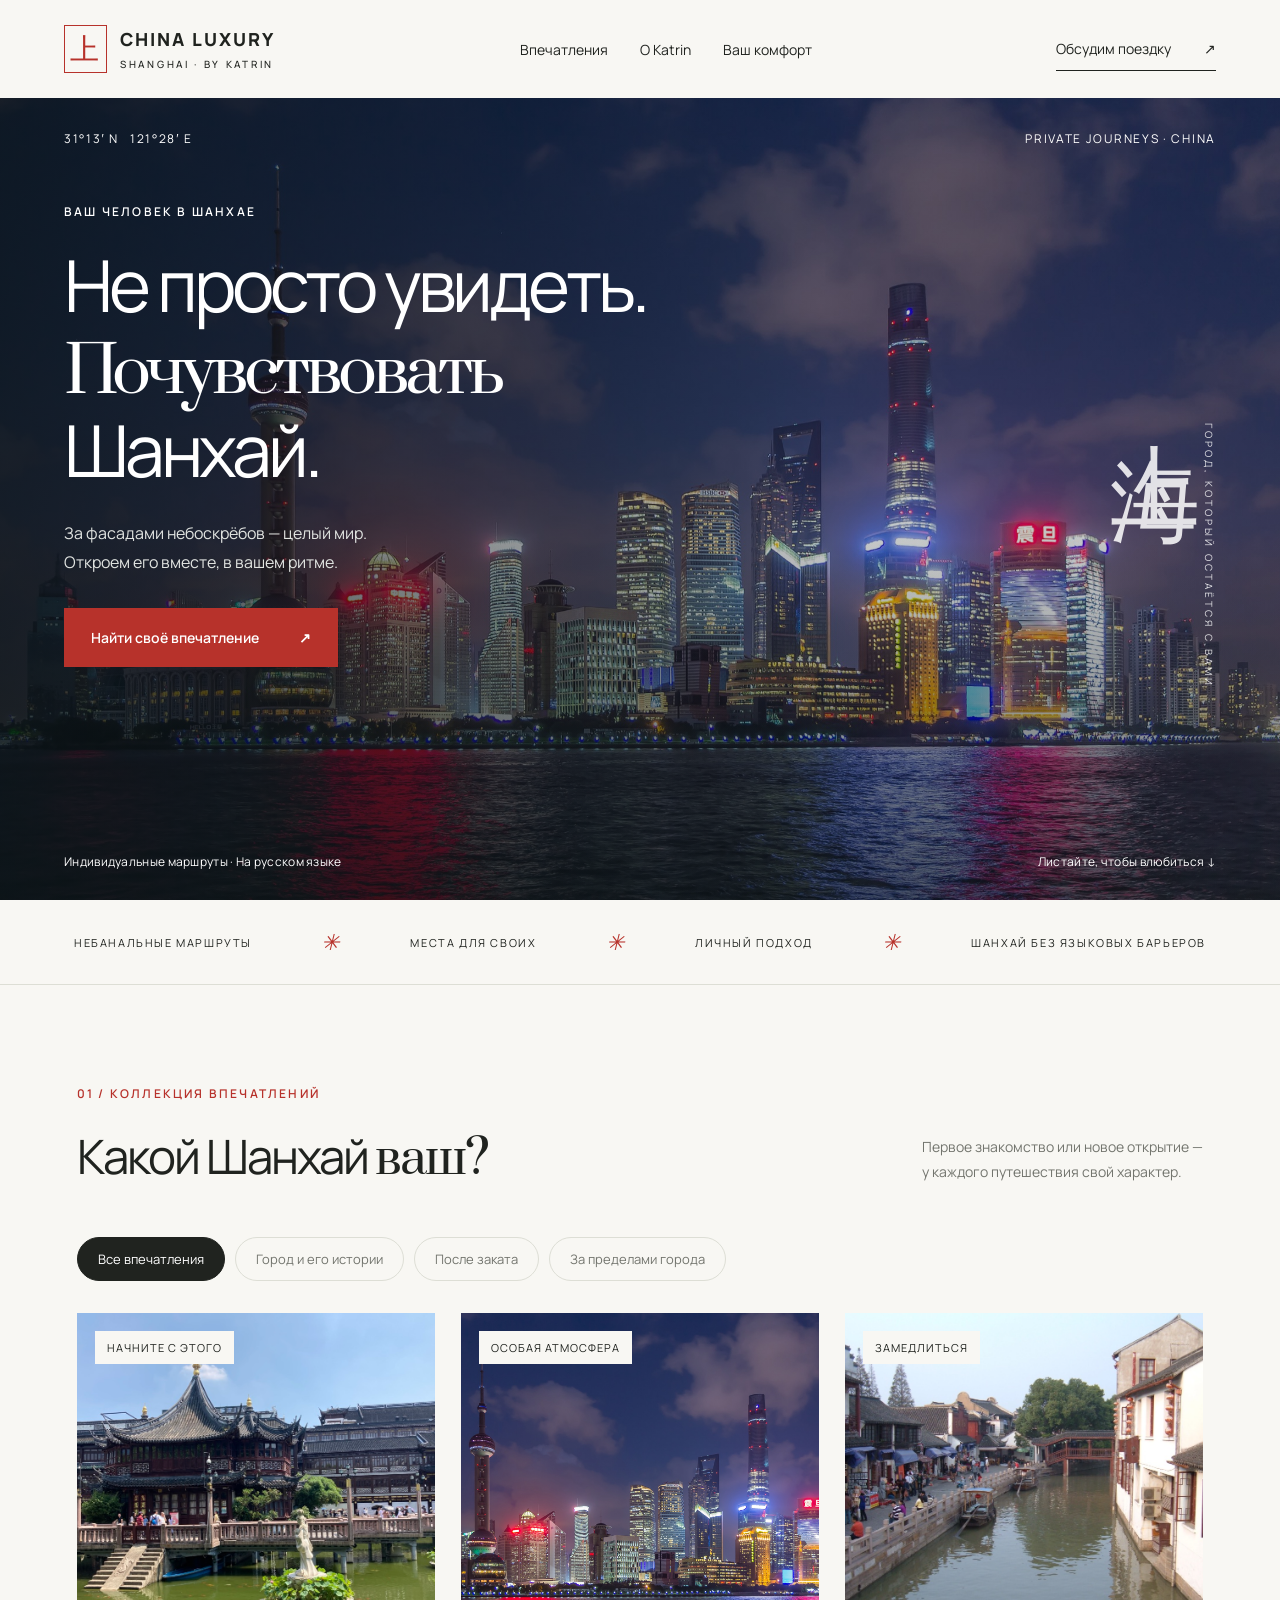
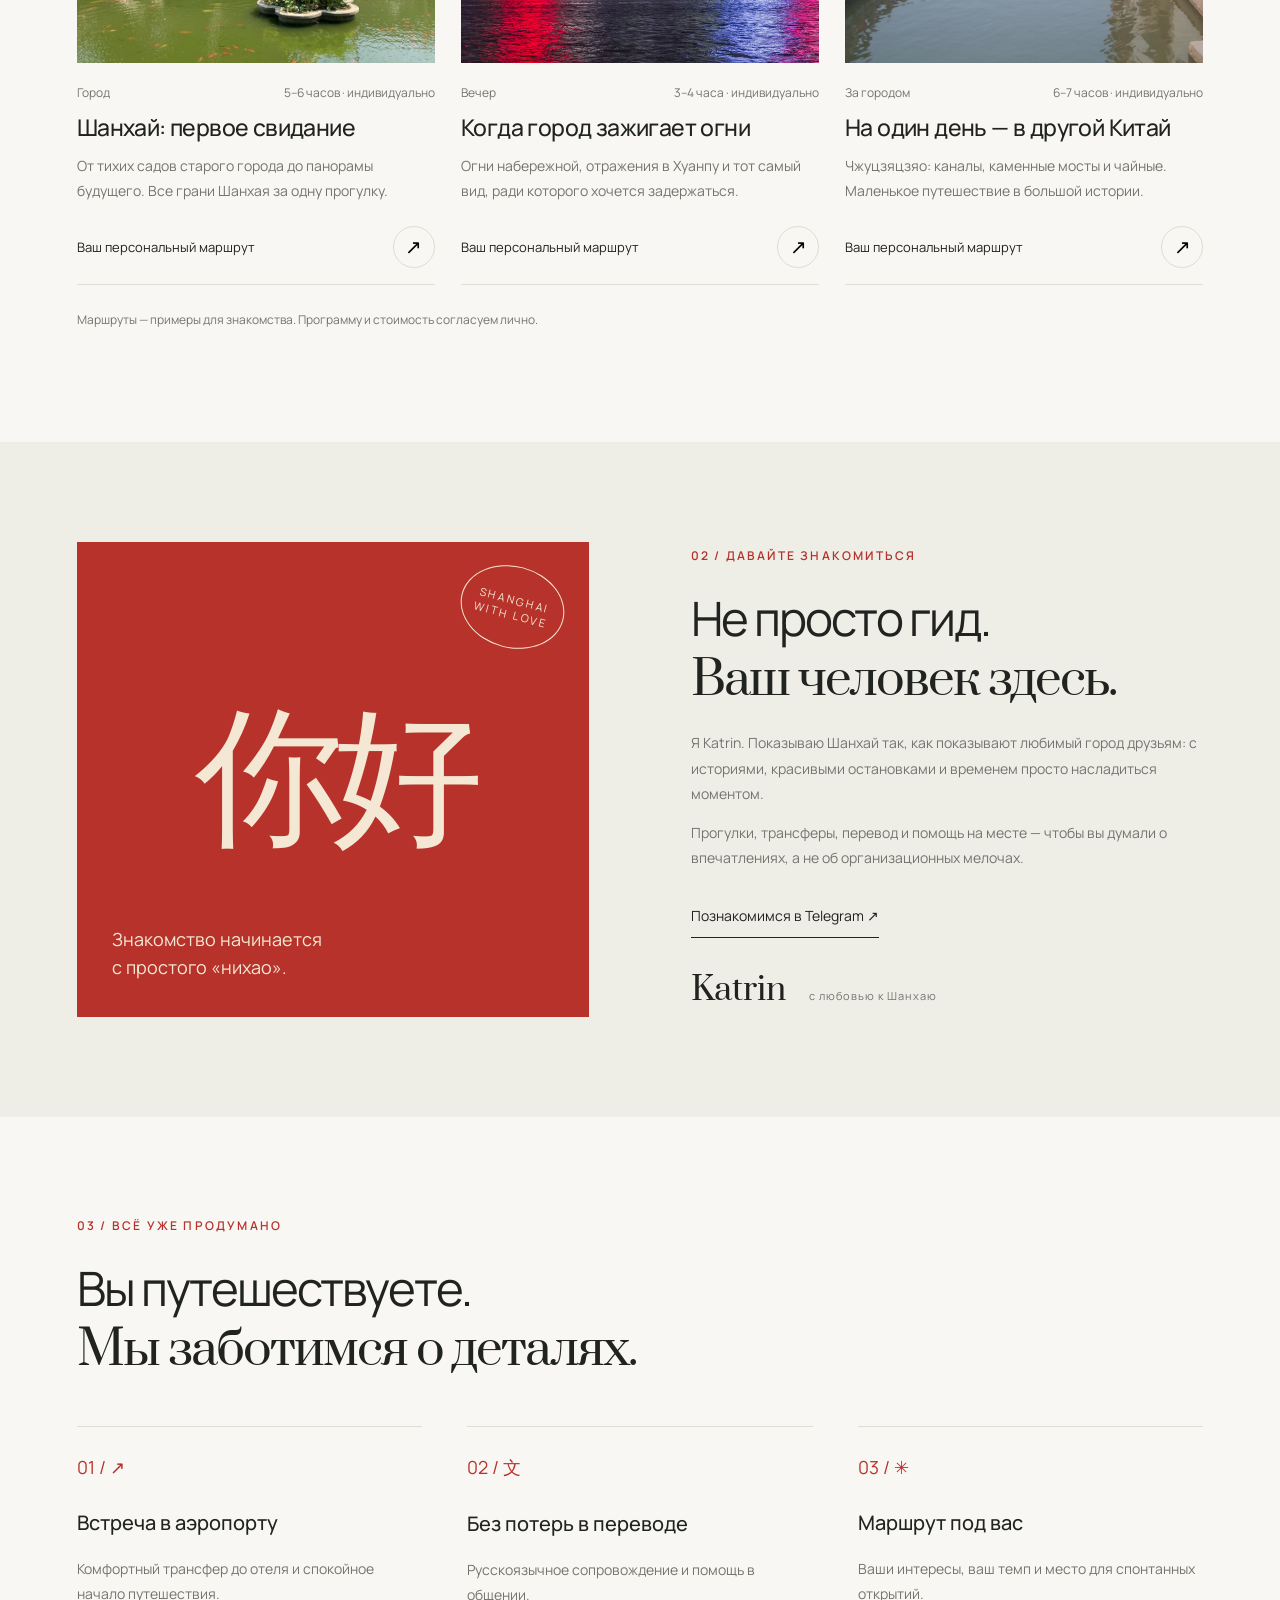
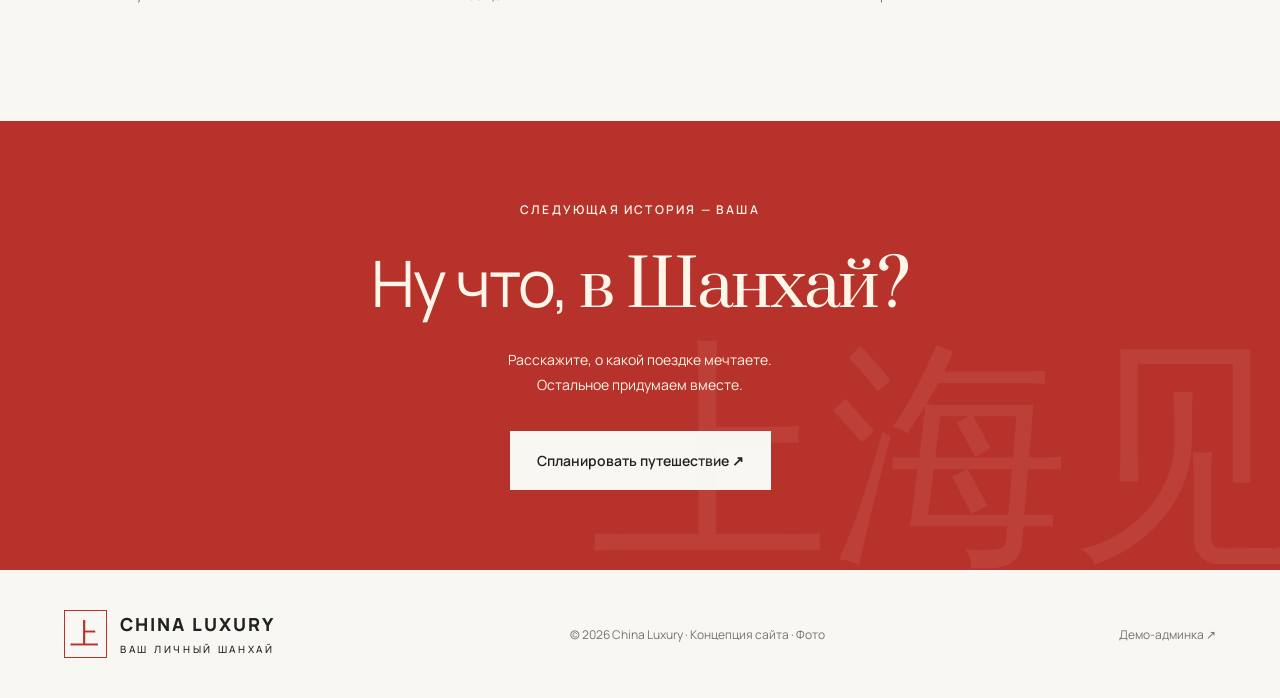
==== index.html @ 1745ac7d "Initial Shanghai travel website demo" ====
<!doctype html><html lang="ru"><head><meta charset="utf-8"><meta name="viewport" content="width=device-width,initial-scale=1"><title>China Luxury — Шанхай с Katrin</title><meta name="description" content="Ваш личный Шанхай. Индивидуальные экскурсии, трансферы и путешествия с Katrin."><link rel="icon" href="data:image/svg+xml,%3Csvg xmlns='http://www.w3.org/2000/svg' viewBox='0 0 64 64'%3E%3Crect width='64' height='64' rx='14' fill='%23b42d28'/%3E%3Ctext x='32' y='45' text-anchor='middle' font-size='42' fill='white'%3E上%3C/text%3E%3C/svg%3E"><link rel="stylesheet" href="style.css"></head><body>
<header><a class="brand" href="#"><span class="seal">上</span><span>CHINA LUXURY<small>SHANGHAI · BY KATRIN</small></span></a><nav><a href="#tours">Впечатления</a><a href="#about">О Katrin</a><a href="#services">Ваш комфорт</a></nav><a class="nav-contact" href="https://t.me/shanghai_russ" target="_blank" rel="noopener">Обсудим поездку <span>↗</span></a></header>
<main id="site"><section class="hero"><div class="hero-photo"></div><div class="hero-shade"></div><div class="hero-top"><span>31°13′ N &nbsp; 121°28′ E</span><span>PRIVATE JOURNEYS · CHINA</span></div><div class="hero-copy"><div class="eyebrow">ВАШ ЧЕЛОВЕК В ШАНХАЕ</div><h1>Не просто увидеть.<br><em>Почувствовать</em><br>Шанхай.</h1><p>За фасадами небоскрёбов — целый мир.<br>Откроем его вместе, в вашем ритме.</p><a class="button red" href="#tours">Найти своё впечатление <span>↗</span></a></div><div class="hero-side">上海 <small>ГОРОД, КОТОРЫЙ ОСТАЁТСЯ С ВАМИ</small></div><div class="hero-bottom"><span>Индивидуальные маршруты · На русском языке</span><a href="#tours">Листайте, чтобы влюбиться ↓</a></div></section>
<div class="ticker"><span>НЕБАНАЛЬНЫЕ МАРШРУТЫ</span><i>✳</i><span>МЕСТА ДЛЯ СВОИХ</span><i>✳</i><span>ЛИЧНЫЙ ПОДХОД</span><i>✳</i><span>ШАНХАЙ БЕЗ ЯЗЫКОВЫХ БАРЬЕРОВ</span></div>
<section id="tours" class="section"><div class="section-heading"><div><div class="eyebrow accent">01 / КОЛЛЕКЦИЯ ВПЕЧАТЛЕНИЙ</div><h2>Какой Шанхай <em>ваш?</em></h2></div><p>Первое знакомство или новое открытие —<br>у каждого путешествия свой характер.</p></div><div class="filters" role="group" aria-label="Фильтр экскурсий"><button class="active" data-filter="Все">Все впечатления</button><button data-filter="Город">Город и его истории</button><button data-filter="Вечер">После заката</button><button data-filter="За городом">За пределами города</button></div><div id="tour-grid" class="tour-grid"></div><p class="note">Маршруты — примеры для знакомства. Программу и стоимость согласуем лично.</p></section>
<section class="about section" id="about"><div class="about-art"><span class="huge">你好</span><span class="postmark">SHANGHAI<br>WITH LOVE</span><div class="art-caption">Знакомство начинается<br>с простого «нихао».</div></div><div class="about-copy"><div class="eyebrow accent">02 / ДАВАЙТЕ ЗНАКОМИТЬСЯ</div><h2>Не просто гид.<br><em>Ваш человек здесь.</em></h2><p>Я Katrin. Показываю Шанхай так, как показывают любимый город друзьям: с историями, красивыми остановками и временем просто насладиться моментом.</p><p>Прогулки, трансферы, перевод и помощь на месте — чтобы вы думали о впечатлениях, а не об организационных мелочах.</p><a class="text-link" href="https://t.me/shanghai_russ" target="_blank" rel="noopener">Познакомимся в Telegram ↗</a><div class="signature">Katrin <span>с любовью к Шанхаю</span></div></div></section>
<section class="section services" id="services"><div class="eyebrow accent">03 / ВСЁ УЖЕ ПРОДУМАНО</div><h2>Вы путешествуете.<br><em>Мы заботимся о деталях.</em></h2><div class="service-grid"><article><span>01 / ↗</span><h3>Встреча в аэропорту</h3><p>Комфортный трансфер до отеля и спокойное начало путешествия.</p></article><article><span>02 / 文</span><h3>Без потерь в переводе</h3><p>Русскоязычное сопровождение и помощь в общении.</p></article><article><span>03 / ✳</span><h3>Маршрут под вас</h3><p>Ваши интересы, ваш темп и место для спонтанных открытий.</p></article></div></section>
<section class="contact"><div class="eyebrow">СЛЕДУЮЩАЯ ИСТОРИЯ — ВАША</div><h2>Ну что, <em>в Шанхай?</em></h2><p>Расскажите, о какой поездке мечтаете.<br>Остальное придумаем вместе.</p><button class="button light" id="plan">Спланировать путешествие ↗</button><span class="contact-chinese">上海见</span></section></main>
<section id="admin" hidden></section><footer><a class="brand" href="#"><span class="seal">上</span><span>CHINA LUXURY<small>ВАШ ЛИЧНЫЙ ШАНХАЙ</small></span></a><span>© 2026 China Luxury · Концепция сайта · <a href="credits.html">Фото</a></span><a href="#admin">Демо-админка ↗</a></footer>
<dialog id="modal"><button class="close" aria-label="Закрыть">×</button><div id="modal-content"></div></dialog><div id="toast" role="status"></div><script src="app.js"></script></body></html>
---- style.css ----
@import url('https://fonts.googleapis.com/css2?family=Manrope:wght@400;500;600;700;800&family=Prata&display=swap');
:root{--ink:#20231f;--paper:#f8f7f3;--red:#b7322b;--muted:#73756e;--line:#ddded5}*{box-sizing:border-box}html{scroll-behavior:smooth;scroll-padding-top:95px}body{margin:0;background:var(--paper);color:var(--ink);font-family:Manrope,Arial,sans-serif;font-size:16px}button,input,select,textarea{font:inherit}a{color:inherit;text-decoration:none}button,a{ -webkit-tap-highlight-color:transparent}button{cursor:pointer}button:focus-visible,a:focus-visible{outline:3px solid #d88c56;outline-offset:5px}header{height:98px;padding:0 5%;display:flex;align-items:center;justify-content:space-between;background:var(--paper)}.brand{display:flex;align-items:center;gap:13px;font-size:18px;font-weight:800;letter-spacing:2px}.brand small{display:block;font-size:10px;letter-spacing:2.7px;margin-top:6px;font-weight:500}.seal{display:grid;place-items:center;width:43px;height:48px;border:1px solid var(--red);color:var(--red);font-size:29px;font-weight:400}nav{display:flex;gap:32px;font-size:14px}nav a:hover,.text-link:hover{color:var(--red)}.nav-contact{font-size:14px;border-bottom:1px solid var(--ink);padding:12px 0}.nav-contact span{margin-left:30px}.hero{position:relative;min-height:720px;height:calc(100svh - 98px);max-height:930px;color:white;background:#263331;overflow:hidden}.hero-photo,.hero-shade{position:absolute;inset:0}.hero-photo{background:url('assets/skyline.jpg') center 52%/cover}.hero-shade{background:linear-gradient(90deg,rgba(9,19,22,.77),rgba(9,19,22,.23) 65%),linear-gradient(0deg,rgba(9,19,22,.55),transparent 45%)}.hero-top,.hero-bottom{position:absolute;left:5%;right:5%;display:flex;justify-content:space-between;font-size:12px;letter-spacing:1.7px}.hero-top{top:32px}.hero-bottom{bottom:30px;letter-spacing:.3px}.hero-copy{position:relative;padding:105px 5% 100px;max-width:1000px}.eyebrow{font-size:12px;letter-spacing:2.2px;font-weight:600;margin-bottom:25px}h1{font-weight:400;font-size:clamp(48px,5.6vw,88px);letter-spacing:-4px;line-height:1.13;margin:0 0 28px}h1 em,h2 em{font-family:Prata,Georgia,serif;font-weight:400;font-style:normal}h1 em{font-size:.9em}p{line-height:1.8}.hero-copy p{color:#e1e4e1;margin-bottom:32px}.button{display:inline-flex;align-items:center;justify-content:space-between;gap:40px;padding:20px 27px;border:0;font-size:14px;font-weight:600;transition:transform .2s,background .2s}.button:hover{transform:translateY(-3px)}.red{background:var(--red);color:white}.hero-side{position:absolute;right:5%;top:34%;font-family:serif;font-size:90px;writing-mode:vertical-rl;letter-spacing:16px;opacity:.85;display:flex;gap:20px}.hero-side small{font:10px Manrope,sans-serif;letter-spacing:3px}.ticker{display:flex;align-items:center;justify-content:space-around;gap:24px;padding:27px 4%;border-bottom:1px solid var(--line);font-size:11px;letter-spacing:1.6px;white-space:nowrap;overflow:hidden}.ticker i{font-size:22px;color:var(--red)}.section{padding:100px 6%}.section-heading{display:flex;justify-content:space-between;align-items:end;gap:30px}.accent{color:var(--red)}h2{font-size:clamp(34px,3.7vw,56px);font-weight:400;line-height:1.25;letter-spacing:-2px;margin:0 0 20px}.section-heading p{color:var(--muted);font-size:14px;margin-bottom:25px}.filters{display:flex;gap:10px;margin:28px 0 32px;flex-wrap:wrap}.filters button{border:1px solid var(--line);border-radius:30px;background:transparent;padding:12px 20px;font-size:13px;color:var(--muted)}.filters button.active{color:white;background:var(--ink);border-color:var(--ink)}.tour-grid{display:grid;grid-template-columns:repeat(3,1fr);gap:26px}.tour-image{height:350px;position:relative;overflow:hidden}.tour-image img{width:100%;height:100%;object-fit:cover;transition:transform .6s}.tour-card:hover img{transform:scale(1.045)}.tag{position:absolute;top:18px;left:18px;background:var(--paper);font-size:11px;letter-spacing:1px;padding:9px 12px}.tour-meta{display:flex;justify-content:space-between;color:var(--muted);font-size:12px;margin:21px 0 10px}.tour-card h3{font-size:23px;font-weight:500;letter-spacing:-.6px;margin:0 0 10px}.tour-card p{font-size:14px;color:var(--muted);margin:0}.tour-bottom{display:flex;align-items:center;justify-content:space-between;border-bottom:1px solid var(--line);padding:22px 0 16px;font-size:13px}.circle{border:1px solid var(--line);background:transparent;border-radius:100%;width:42px;height:42px;font-size:20px}.circle:hover{background:var(--red);color:white}.note{color:var(--muted);font-size:12px;margin-top:24px}.about{display:grid;grid-template-columns:1fr 1fr;gap:9%;background:#eeeee6}.about-art{background:var(--red);min-height:475px;color:#f4e8d4;position:relative;display:flex;flex-direction:column;justify-content:center;align-items:center;overflow:hidden}.huge{font-family:serif;font-size:150px;letter-spacing:-12px}.postmark{position:absolute;right:24px;top:24px;border:1px solid #f4e8d4;border-radius:50%;padding:25px 14px;transform:rotate(15deg);font-size:11px;letter-spacing:2px;text-align:center}.art-caption{position:absolute;bottom:35px;left:35px;font-size:18px;line-height:1.6}.about-copy{align-self:center}.about-copy p{color:var(--muted);font-size:14px}.text-link{display:inline-block;font-size:14px;border-bottom:1px solid var(--ink);padding:12px 0;margin-top:10px}.signature{margin-top:30px;font-family:Prata,serif;font-size:32px}.signature span{font:11px Manrope,sans-serif;display:inline-block;margin-left:15px;letter-spacing:1px;color:var(--muted)}.service-grid{display:grid;grid-template-columns:repeat(3,1fr);gap:45px;margin-top:45px}.service-grid article{border-top:1px solid var(--line);padding-top:28px}.service-grid article>span{color:var(--red);font-size:18px}.service-grid h3{font-size:20px;font-weight:500;margin-top:30px}.service-grid p{color:var(--muted);font-size:14px}.contact{position:relative;text-align:center;background:var(--red);color:#fff5e9;padding:80px 20px;overflow:hidden}.contact h2{font-size:64px;position:relative;z-index:1}.contact p{font-size:14px}.light{color:var(--ink);background:var(--paper);margin-top:20px}.contact-chinese{position:absolute;right:-30px;bottom:-50px;font:240px serif;opacity:.065;pointer-events:none}footer{padding:40px 5%;display:flex;align-items:center;justify-content:space-between;gap:25px}footer>span,footer>a:last-child{font-size:12px;color:var(--muted)}dialog{border:0;background:var(--paper);color:var(--ink);width:min(600px,92vw);padding:46px;max-height:90svh;overflow:auto}dialog::backdrop{background:#0e191bba;backdrop-filter:blur(5px)}.close{position:absolute;right:18px;top:10px;border:0;background:none;font-size:30px}.form-grid{display:grid;gap:18px;margin-top:24px}label{display:grid;gap:7px;font-size:13px}input,select,textarea{width:100%;padding:12px;border:1px solid var(--line);background:white;color:var(--ink);border-radius:0}textarea{min-height:90px}.form-grid .button{justify-content:center}#toast{position:fixed;bottom:24px;left:50%;transform:translateX(-50%);background:var(--ink);color:white;padding:15px 25px;z-index:10;display:none;max-width:90vw}.admin-shell{padding:50px 6%;min-height:80vh}.admin-head{display:flex;justify-content:space-between;align-items:center;gap:20px}.admin-banner{padding:16px 20px;background:#eee5d6;font-size:14px;line-height:1.6;margin:25px 0}.stats{display:grid;grid-template-columns:repeat(3,1fr);gap:20px;margin:30px 0}.stat{border:1px solid var(--line);padding:24px}.stat strong{display:block;font-size:38px}.stat span{font-size:13px;color:var(--muted)}.admin-row{display:flex;align-items:center;gap:20px;padding:22px 0;border-bottom:1px solid var(--line)}.admin-row img{width:70px;height:70px;object-fit:cover}.admin-row .grow{flex:1}.admin-row h3{font-size:18px;margin:0 0 7px}.admin-row p{font-size:13px;margin:0;color:var(--muted)}.small-button{padding:10px 16px;background:transparent;border:1px solid var(--line);font-size:13px}.admin-row select{width:auto}.empty{padding:60px;text-align:center;border:1px dashed var(--line);color:var(--muted)}[hidden]{display:none!important}@media(min-width:1600px){.hero-copy{padding-top:150px}}@media(max-width:900px){nav{display:none}.hero{min-height:660px}.hero-side{font-size:60px;right:4%}.section{padding:65px 5%}.section-heading{display:block}.tour-grid{gap:17px}.tour-image{height:260px}.about{gap:5%}.huge{font-size:110px}.service-grid{gap:20px}footer{flex-wrap:wrap}}@media(max-width:600px){header{height:80px}.brand{font-size:14px;letter-spacing:1px}.brand small{font-size:8px}.seal{width:33px;height:38px;font-size:25px}.nav-contact{font-size:12px}.nav-contact span{margin-left:8px}.hero{height:calc(100svh - 80px);min-height:660px;max-height:850px}.hero-copy{padding-top:115px}h1{font-size:48px;letter-spacing:-2px;line-height:1.2}.hero-side{display:none}.hero-top{font-size:9px;letter-spacing:1px}.hero-bottom{font-size:10px;gap:25px;line-height:1.6}.hero-bottom a{max-width:120px}.hero-photo{background-position:63% center}.hero-shade{background:linear-gradient(90deg,#091316bb,#09131633),linear-gradient(0deg,#09131677,transparent)}.hero-copy p{font-size:14px}.ticker{justify-content:flex-start;font-size:10px;padding:21px}.tour-grid{grid-template-columns:1fr;gap:35px}.tour-image{height:360px}.section-heading p br{display:none}.filters{gap:7px}.filters button{font-size:12px;padding:10px 13px}.about{grid-template-columns:1fr;gap:40px}.about-art{min-height:370px}.huge{font-size:135px}.service-grid{grid-template-columns:1fr;gap:22px}.service-grid h3{margin-top:18px}.contact h2{font-size:42px}.contact{padding:65px 20px}footer{gap:25px;padding:35px 5%}footer>span{order:3;width:100%}dialog{padding:40px 24px}.admin-head{align-items:start;flex-direction:column}.stats{gap:8px}.stat{padding:13px}.stat strong{font-size:30px}.admin-row{flex-wrap:wrap;gap:12px}.admin-row .grow{min-width:180px}.empty{padding:35px 15px}}
@media(min-width:601px) and (max-width:900px){h1{font-size:52px;letter-spacing:-2px}.hero-side{right:5%;font-size:55px}.hero-copy{max-width:570px}}
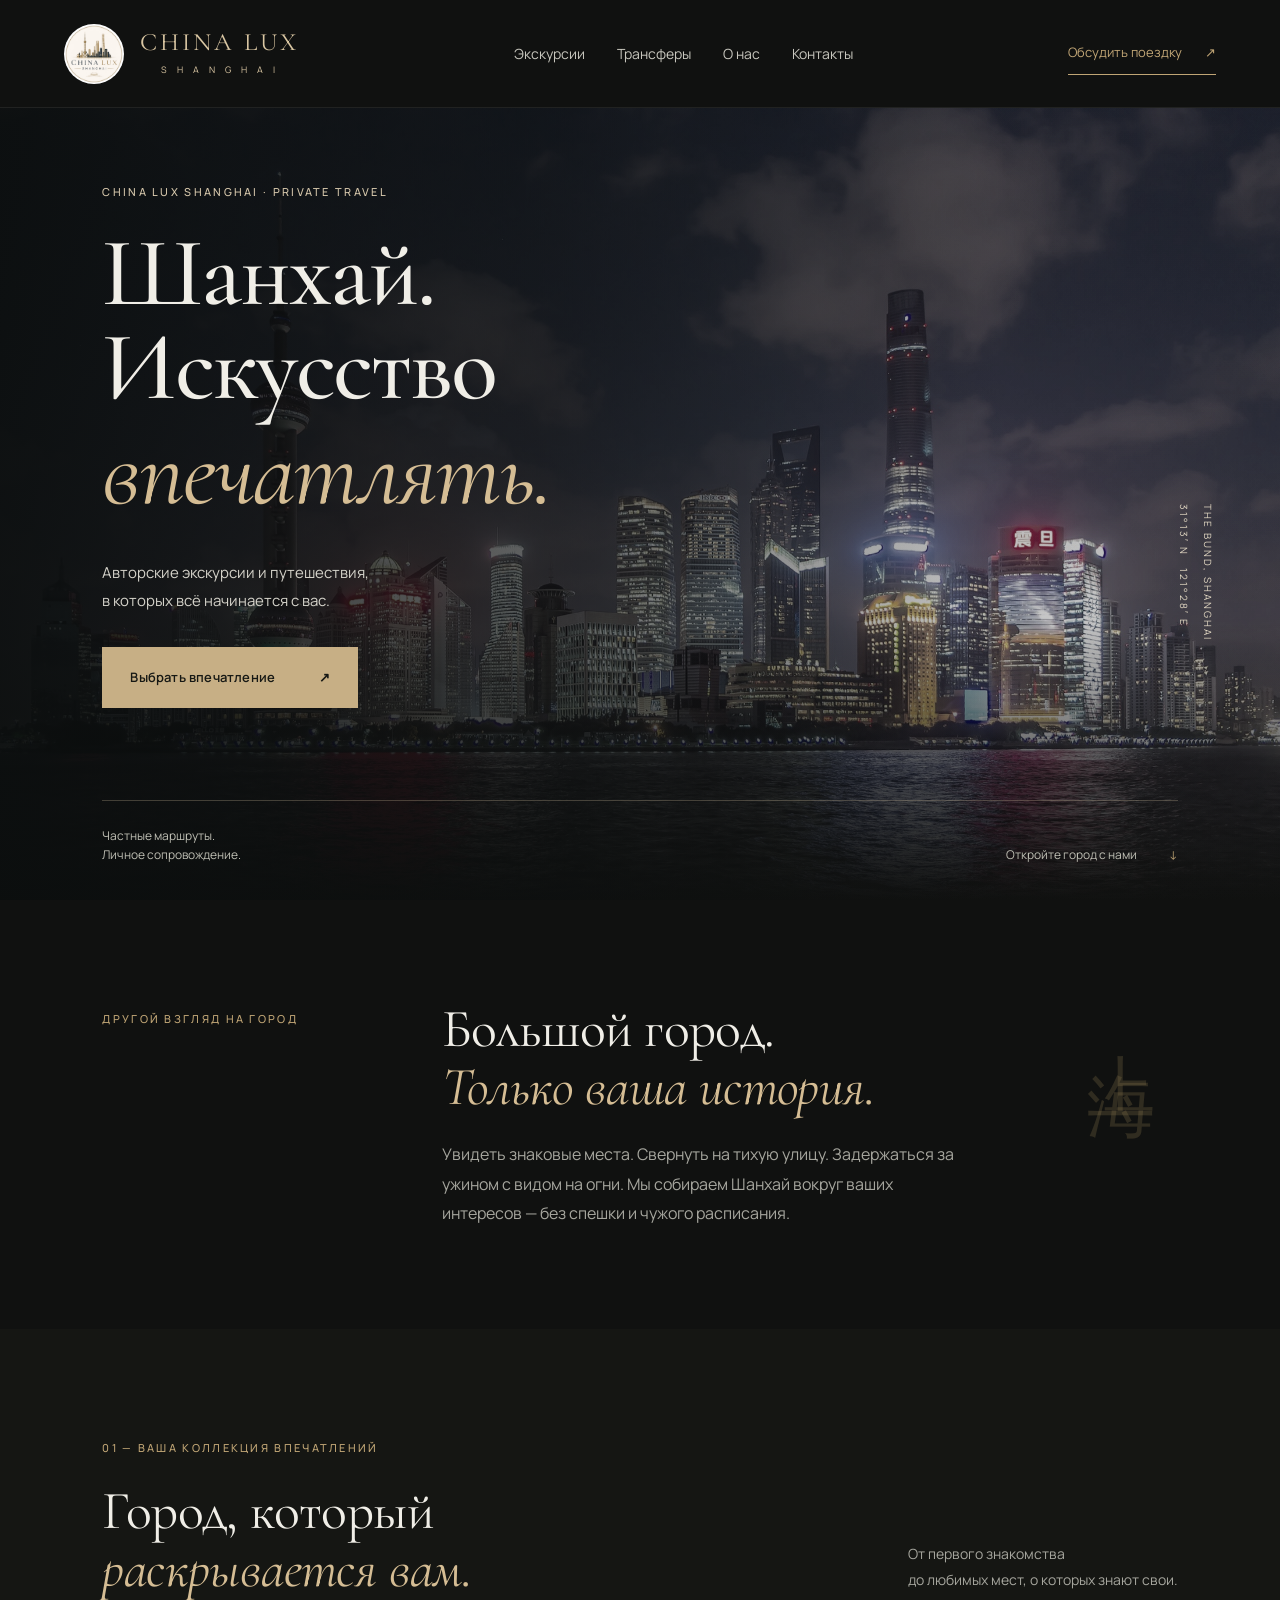
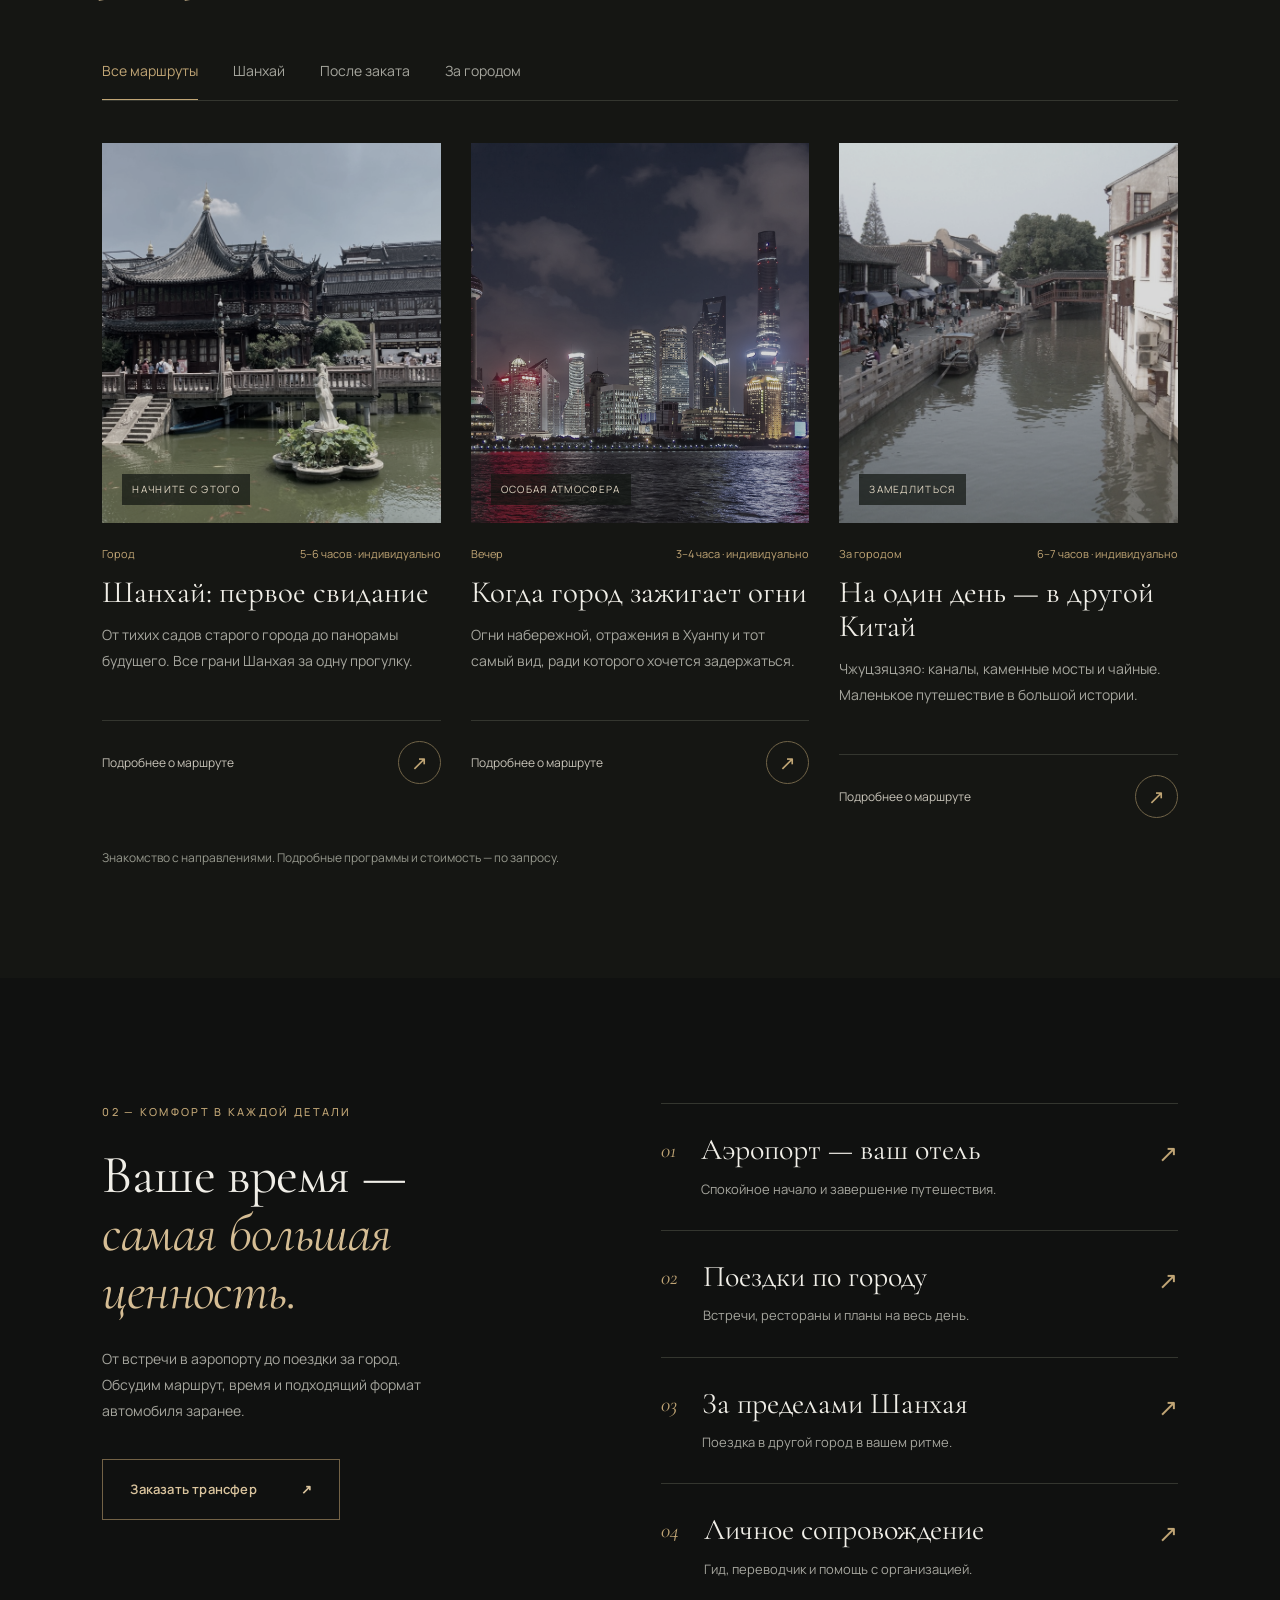
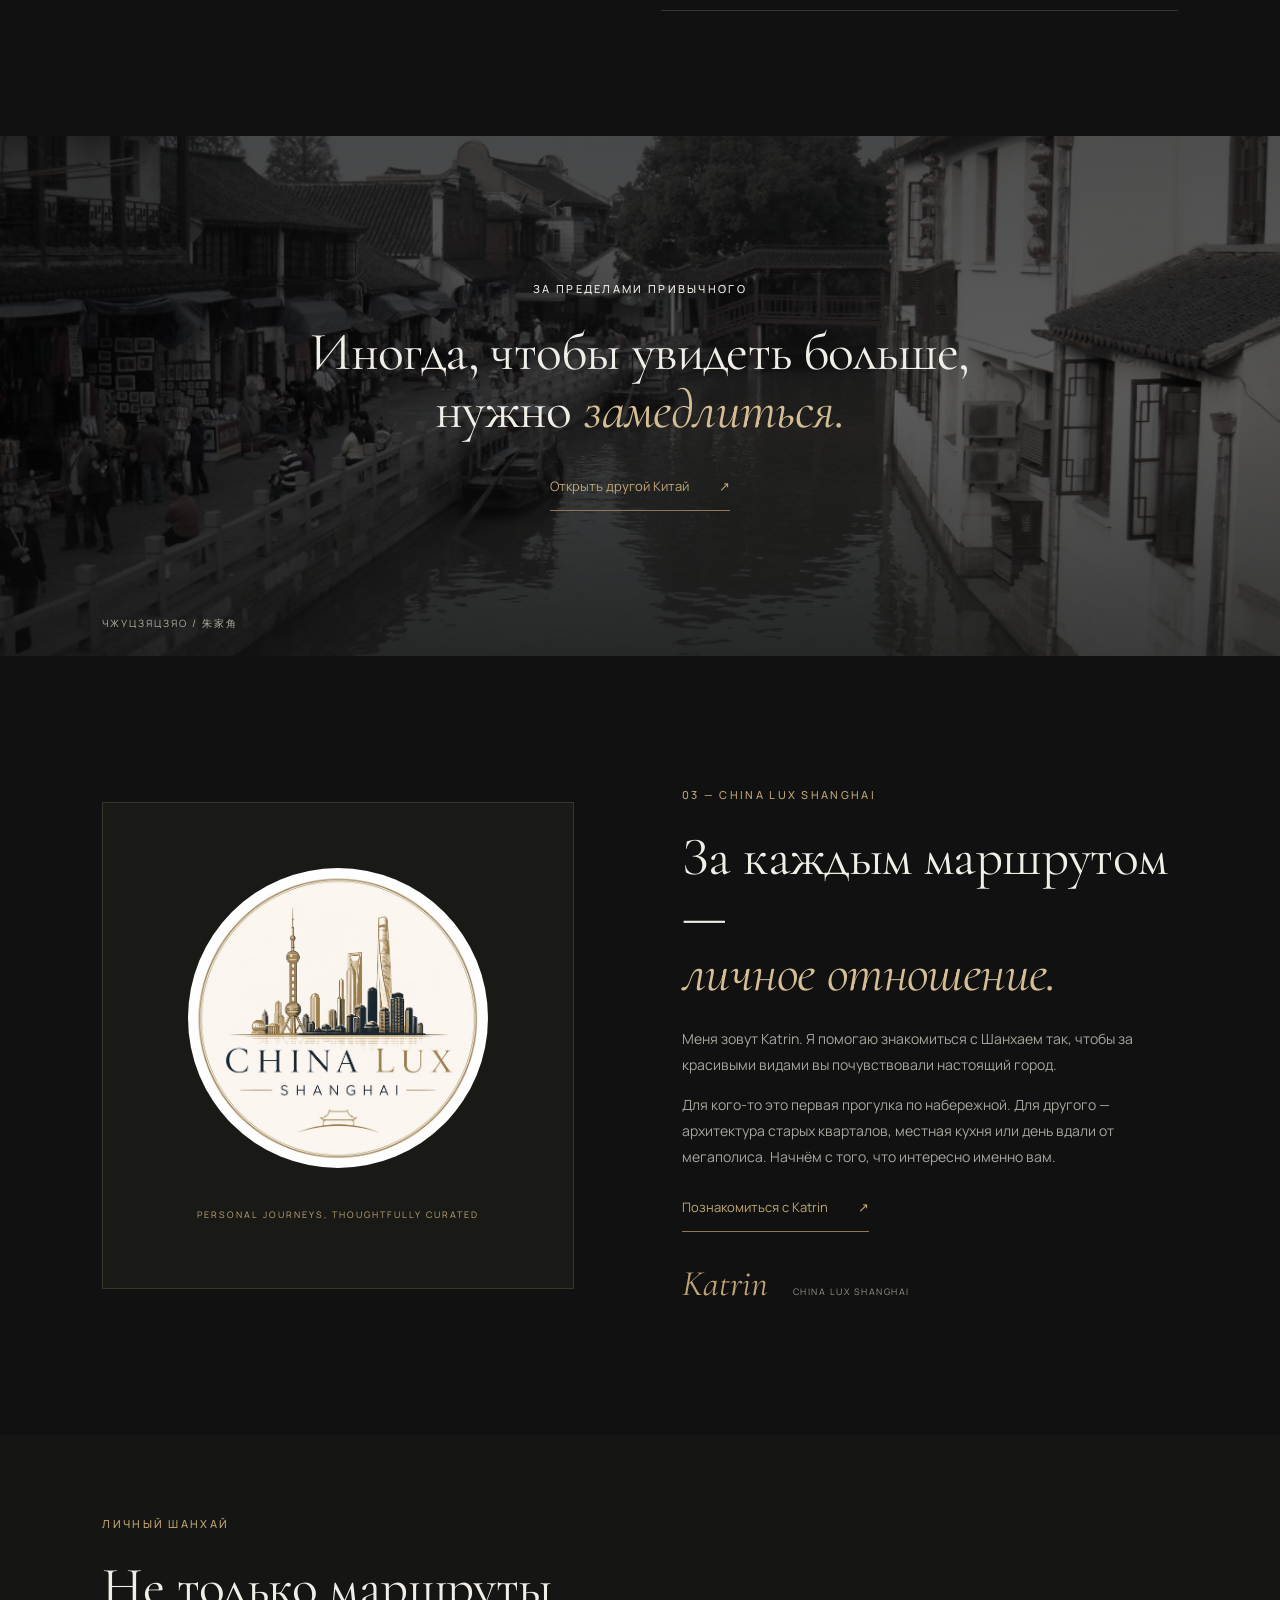
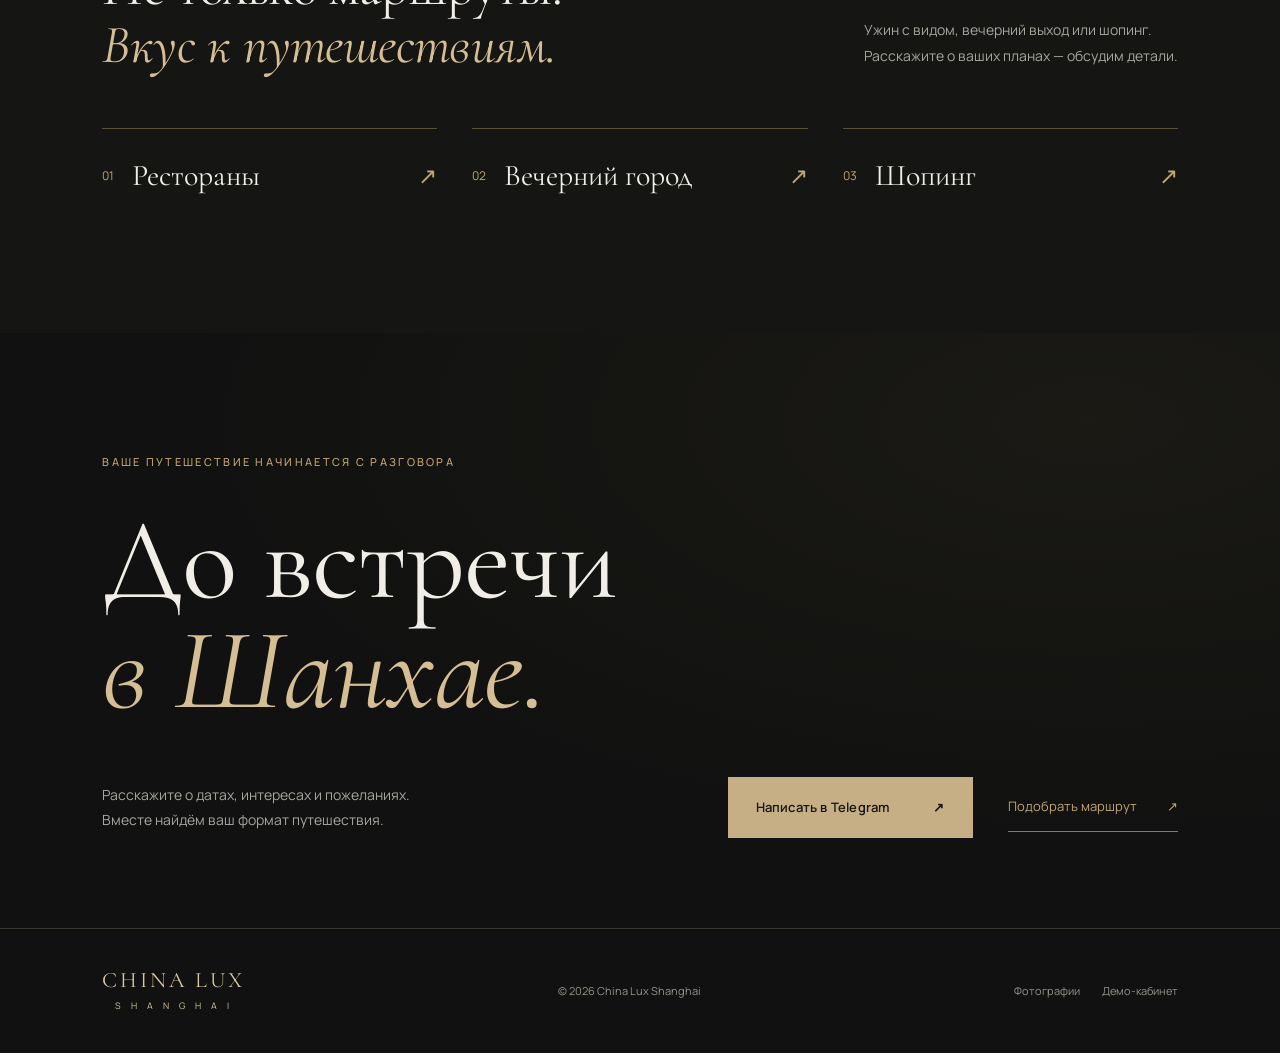
==== commit 828ddaf6: "Redesign China Lux Shanghai in dark and gold with supplied branding" ====
--- a/index.html
+++ b/index.html
@@ -1,10 +1,13 @@
-<!doctype html><html lang="ru"><head><meta charset="utf-8"><meta name="viewport" content="width=device-width,initial-scale=1"><title>China Luxury — Шанхай с Katrin</title><meta name="description" content="Ваш личный Шанхай. Индивидуальные экскурсии, трансферы и путешествия с Katrin."><link rel="icon" href="data:image/svg+xml,%3Csvg xmlns='http://www.w3.org/2000/svg' viewBox='0 0 64 64'%3E%3Crect width='64' height='64' rx='14' fill='%23b42d28'/%3E%3Ctext x='32' y='45' text-anchor='middle' font-size='42' fill='white'%3E上%3C/text%3E%3C/svg%3E"><link rel="stylesheet" href="style.css"></head><body>
-<header><a class="brand" href="#"><span class="seal">上</span><span>CHINA LUXURY<small>SHANGHAI · BY KATRIN</small></span></a><nav><a href="#tours">Впечатления</a><a href="#about">О Katrin</a><a href="#services">Ваш комфорт</a></nav><a class="nav-contact" href="https://t.me/shanghai_russ" target="_blank" rel="noopener">Обсудим поездку <span>↗</span></a></header>
-<main id="site"><section class="hero"><div class="hero-photo"></div><div class="hero-shade"></div><div class="hero-top"><span>31°13′ N &nbsp; 121°28′ E</span><span>PRIVATE JOURNEYS · CHINA</span></div><div class="hero-copy"><div class="eyebrow">ВАШ ЧЕЛОВЕК В ШАНХАЕ</div><h1>Не просто увидеть.<br><em>Почувствовать</em><br>Шанхай.</h1><p>За фасадами небоскрёбов — целый мир.<br>Откроем его вместе, в вашем ритме.</p><a class="button red" href="#tours">Найти своё впечатление <span>↗</span></a></div><div class="hero-side">上海 <small>ГОРОД, КОТОРЫЙ ОСТАЁТСЯ С ВАМИ</small></div><div class="hero-bottom"><span>Индивидуальные маршруты · На русском языке</span><a href="#tours">Листайте, чтобы влюбиться ↓</a></div></section>
-<div class="ticker"><span>НЕБАНАЛЬНЫЕ МАРШРУТЫ</span><i>✳</i><span>МЕСТА ДЛЯ СВОИХ</span><i>✳</i><span>ЛИЧНЫЙ ПОДХОД</span><i>✳</i><span>ШАНХАЙ БЕЗ ЯЗЫКОВЫХ БАРЬЕРОВ</span></div>
-<section id="tours" class="section"><div class="section-heading"><div><div class="eyebrow accent">01 / КОЛЛЕКЦИЯ ВПЕЧАТЛЕНИЙ</div><h2>Какой Шанхай <em>ваш?</em></h2></div><p>Первое знакомство или новое открытие —<br>у каждого путешествия свой характер.</p></div><div class="filters" role="group" aria-label="Фильтр экскурсий"><button class="active" data-filter="Все">Все впечатления</button><button data-filter="Город">Город и его истории</button><button data-filter="Вечер">После заката</button><button data-filter="За городом">За пределами города</button></div><div id="tour-grid" class="tour-grid"></div><p class="note">Маршруты — примеры для знакомства. Программу и стоимость согласуем лично.</p></section>
-<section class="about section" id="about"><div class="about-art"><span class="huge">你好</span><span class="postmark">SHANGHAI<br>WITH LOVE</span><div class="art-caption">Знакомство начинается<br>с простого «нихао».</div></div><div class="about-copy"><div class="eyebrow accent">02 / ДАВАЙТЕ ЗНАКОМИТЬСЯ</div><h2>Не просто гид.<br><em>Ваш человек здесь.</em></h2><p>Я Katrin. Показываю Шанхай так, как показывают любимый город друзьям: с историями, красивыми остановками и временем просто насладиться моментом.</p><p>Прогулки, трансферы, перевод и помощь на месте — чтобы вы думали о впечатлениях, а не об организационных мелочах.</p><a class="text-link" href="https://t.me/shanghai_russ" target="_blank" rel="noopener">Познакомимся в Telegram ↗</a><div class="signature">Katrin <span>с любовью к Шанхаю</span></div></div></section>
-<section class="section services" id="services"><div class="eyebrow accent">03 / ВСЁ УЖЕ ПРОДУМАНО</div><h2>Вы путешествуете.<br><em>Мы заботимся о деталях.</em></h2><div class="service-grid"><article><span>01 / ↗</span><h3>Встреча в аэропорту</h3><p>Комфортный трансфер до отеля и спокойное начало путешествия.</p></article><article><span>02 / 文</span><h3>Без потерь в переводе</h3><p>Русскоязычное сопровождение и помощь в общении.</p></article><article><span>03 / ✳</span><h3>Маршрут под вас</h3><p>Ваши интересы, ваш темп и место для спонтанных открытий.</p></article></div></section>
-<section class="contact"><div class="eyebrow">СЛЕДУЮЩАЯ ИСТОРИЯ — ВАША</div><h2>Ну что, <em>в Шанхай?</em></h2><p>Расскажите, о какой поездке мечтаете.<br>Остальное придумаем вместе.</p><button class="button light" id="plan">Спланировать путешествие ↗</button><span class="contact-chinese">上海见</span></section></main>
-<section id="admin" hidden></section><footer><a class="brand" href="#"><span class="seal">上</span><span>CHINA LUXURY<small>ВАШ ЛИЧНЫЙ ШАНХАЙ</small></span></a><span>© 2026 China Luxury · Концепция сайта · <a href="credits.html">Фото</a></span><a href="#admin">Демо-админка ↗</a></footer>
-<dialog id="modal"><button class="close" aria-label="Закрыть">×</button><div id="modal-content"></div></dialog><div id="toast" role="status"></div><script src="app.js"></script></body></html>
+<!doctype html>
+<html lang="ru"><head><meta charset="utf-8"><meta name="viewport" content="width=device-width,initial-scale=1"><meta name="theme-color" content="#101110"><title>China Lux Shanghai — частные путешествия</title><meta name="description" content="Индивидуальные экскурсии по Шанхаю, путешествия по Китаю и персональное сопровождение с Katrin. China Lux Shanghai."><link rel="icon" href="assets/china-lux-logo.jpg"><link rel="stylesheet" href="style.css?v=20261004"></head><body>
+<header class="site-header"><a class="brand" href="#" aria-label="China Lux Shanghai — главная"><img src="assets/china-lux-logo.jpg" alt="Логотип China Lux Shanghai" width="58" height="58"><span>CHINA LUX<small>S H A N G H A I</small></span></a><nav id="main-nav" aria-label="Основная навигация"><a href="#tours">Экскурсии</a><a href="#services">Трансферы</a><a href="#about">О нас</a><a href="#contact">Контакты</a></nav><a class="header-contact" href="https://t.me/shanghai_russ" target="_blank" rel="noopener">Обсудить поездку <span>↗</span></a><button class="menu-toggle" aria-label="Открыть меню" aria-expanded="false" aria-controls="main-nav"><span></span><span></span></button></header>
+<main id="site">
+<section class="hero"><div class="hero-photo" role="img" aria-label="Вечерняя панорама Шанхая над рекой Хуанпу"></div><div class="hero-shade"></div><div class="hero-copy"><div class="eyebrow">CHINA LUX SHANGHAI · PRIVATE TRAVEL</div><h1>Шанхай.<br>Искусство<br><em>впечатлять.</em></h1><p>Авторские экскурсии и путешествия,<br>в которых всё начинается с вас.</p><a class="button gold" href="#tours">Выбрать впечатление <span>↗</span></a></div><div class="hero-caption"><span>THE BUND, SHANGHAI</span><span>31°13′ N &nbsp; 121°28′ E</span></div><div class="hero-bottom"><span>Частные маршруты.<br>Личное сопровождение.</span><a href="#intro">Откройте город с нами <span>↓</span></a></div></section>
+<section id="intro" class="intro section"><div class="eyebrow accent">ДРУГОЙ ВЗГЛЯД НА ГОРОД</div><div><h2>Большой город.<br><em>Только ваша история.</em></h2><p>Увидеть знаковые места. Свернуть на тихую улицу. Задержаться за ужином с видом на огни. Мы собираем Шанхай вокруг ваших интересов — без спешки и чужого расписания.</p></div><span class="intro-mark" aria-hidden="true">上海</span></section>
+<section id="tours" class="section collection"><div class="section-heading"><div><div class="eyebrow accent">01 — ВАША КОЛЛЕКЦИЯ ВПЕЧАТЛЕНИЙ</div><h2>Город, который<br><em>раскрывается вам.</em></h2></div><p>От первого знакомства<br>до любимых мест, о которых знают свои.</p></div><div class="filters" role="group" aria-label="Фильтр экскурсий"><button class="active" data-filter="Все" aria-pressed="true">Все маршруты</button><button data-filter="Город" aria-pressed="false">Шанхай</button><button data-filter="Вечер" aria-pressed="false">После заката</button><button data-filter="За городом" aria-pressed="false">За городом</button></div><div id="tour-grid" class="tour-grid"></div><p class="note catalog-note">Знакомство с направлениями. Подробные программы и стоимость — по запросу.</p></section>
+<section id="services" class="section transfers"><div class="transfer-heading"><div class="eyebrow accent">02 — КОМФОРТ В КАЖДОЙ ДЕТАЛИ</div><h2>Ваше время —<br><em>самая большая<br>ценность.</em></h2><p>От встречи в аэропорту до поездки за город. Обсудим маршрут, время и подходящий формат автомобиля заранее.</p><a class="button outline" href="https://t.me/shanghai_russ" target="_blank" rel="noopener">Заказать трансфер <span>↗</span></a></div><div class="service-list"><a href="https://t.me/shanghai_russ" target="_blank" rel="noopener"><span class="service-number">01</span><div><h3>Аэропорт — ваш отель</h3><p>Спокойное начало и завершение путешествия.</p></div><span class="arrow">↗</span></a><a href="https://t.me/shanghai_russ" target="_blank" rel="noopener"><span class="service-number">02</span><div><h3>Поездки по городу</h3><p>Встречи, рестораны и планы на весь день.</p></div><span class="arrow">↗</span></a><a href="https://t.me/shanghai_russ" target="_blank" rel="noopener"><span class="service-number">03</span><div><h3>За пределами Шанхая</h3><p>Поездка в другой город в вашем ритме.</p></div><span class="arrow">↗</span></a><a href="https://t.me/shanghai_russ" target="_blank" rel="noopener"><span class="service-number">04</span><div><h3>Личное сопровождение</h3><p>Гид, переводчик и помощь с организацией.</p></div><span class="arrow">↗</span></a></div></section>
+<section class="interlude"><img src="assets/canal.jpg" alt="Канал и традиционные дома Чжуцзяцзяо" loading="lazy"><div><div class="eyebrow">ЗА ПРЕДЕЛАМИ ПРИВЫЧНОГО</div><h2>Иногда, чтобы увидеть больше,<br>нужно <em>замедлиться.</em></h2><a href="#tours" class="text-link" id="country-link">Открыть другой Китай <span>↗</span></a></div><span class="photo-label">ЧЖУЦЗЯЦЗЯО / 朱家角</span></section>
+<section id="about" class="section about"><div class="brand-panel"><img src="assets/china-lux-logo.jpg" alt="China Lux Shanghai — фирменный знак" loading="lazy"><span>PERSONAL JOURNEYS, THOUGHTFULLY CURATED</span></div><div class="about-copy"><div class="eyebrow accent">03 — CHINA LUX SHANGHAI</div><h2>За каждым маршрутом —<br><em>личное отношение.</em></h2><p>Меня зовут Katrin. Я помогаю знакомиться с Шанхаем так, чтобы за красивыми видами вы почувствовали настоящий город.</p><p>Для кого-то это первая прогулка по набережной. Для другого — архитектура старых кварталов, местная кухня или день вдали от мегаполиса. Начнём с того, что интересно именно вам.</p><a class="text-link" href="https://t.me/shanghai_russ" target="_blank" rel="noopener">Познакомиться с Katrin <span>↗</span></a><div class="signature">Katrin <span>CHINA LUX SHANGHAI</span></div></div></section>
+<section class="section concierge"><div class="eyebrow accent">ЛИЧНЫЙ ШАНХАЙ</div><div class="section-heading"><h2>Не только маршруты.<br><em>Вкус к путешествиям.</em></h2><p>Ужин с видом, вечерний выход или шопинг.<br>Расскажите о ваших планах — обсудим детали.</p></div><div class="concierge-links"><a href="https://t.me/shanghai_russ" target="_blank" rel="noopener"><span>01</span><h3>Рестораны</h3><span>↗</span></a><a href="https://t.me/shanghai_russ" target="_blank" rel="noopener"><span>02</span><h3>Вечерний город</h3><span>↗</span></a><a href="https://t.me/shanghai_russ" target="_blank" rel="noopener"><span>03</span><h3>Шопинг</h3><span>↗</span></a></div></section>
+<section class="contact section" id="contact"><div class="eyebrow accent">ВАШЕ ПУТЕШЕСТВИЕ НАЧИНАЕТСЯ С РАЗГОВОРА</div><h2>До встречи<br><em>в Шанхае.</em></h2><div class="contact-bottom"><p>Расскажите о датах, интересах и пожеланиях.<br>Вместе найдём ваш формат путешествия.</p><a class="button gold" href="https://t.me/shanghai_russ" target="_blank" rel="noopener">Написать в Telegram <span>↗</span></a><button class="text-link" id="plan">Подобрать маршрут <span>↗</span></button></div></section>
+</main><section id="admin" hidden></section><footer><a class="brand" href="#"><span>CHINA LUX<small>S H A N G H A I</small></span></a><span>© 2026 China Lux Shanghai</span><div><a href="credits.html">Фотографии</a><a href="#admin">Демо-кабинет</a></div></footer><dialog id="modal" aria-label="Информация о путешествии"><button class="close" aria-label="Закрыть">×</button><div id="modal-content"></div></dialog><div id="toast" role="status"></div><script src="app.js?v=20261004"></script></body></html>
--- a/style.css
+++ b/style.css
@@ -1,3 +1,2 @@
-@import url('https://fonts.googleapis.com/css2?family=Manrope:wght@400;500;600;700;800&family=Prata&display=swap');
-:root{--ink:#20231f;--paper:#f8f7f3;--red:#b7322b;--muted:#73756e;--line:#ddded5}*{box-sizing:border-box}html{scroll-behavior:smooth;scroll-padding-top:95px}body{margin:0;background:var(--paper);color:var(--ink);font-family:Manrope,Arial,sans-serif;font-size:16px}button,input,select,textarea{font:inherit}a{color:inherit;text-decoration:none}button,a{ -webkit-tap-highlight-color:transparent}button{cursor:pointer}button:focus-visible,a:focus-visible{outline:3px solid #d88c56;outline-offset:5px}header{height:98px;padding:0 5%;display:flex;align-items:center;justify-content:space-between;background:var(--paper)}.brand{display:flex;align-items:center;gap:13px;font-size:18px;font-weight:800;letter-spacing:2px}.brand small{display:block;font-size:10px;letter-spacing:2.7px;margin-top:6px;font-weight:500}.seal{display:grid;place-items:center;width:43px;height:48px;border:1px solid var(--red);color:var(--red);font-size:29px;font-weight:400}nav{display:flex;gap:32px;font-size:14px}nav a:hover,.text-link:hover{color:var(--red)}.nav-contact{font-size:14px;border-bottom:1px solid var(--ink);padding:12px 0}.nav-contact span{margin-left:30px}.hero{position:relative;min-height:720px;height:calc(100svh - 98px);max-height:930px;color:white;background:#263331;overflow:hidden}.hero-photo,.hero-shade{position:absolute;inset:0}.hero-photo{background:url('assets/skyline.jpg') center 52%/cover}.hero-shade{background:linear-gradient(90deg,rgba(9,19,22,.77),rgba(9,19,22,.23) 65%),linear-gradient(0deg,rgba(9,19,22,.55),transparent 45%)}.hero-top,.hero-bottom{position:absolute;left:5%;right:5%;display:flex;justify-content:space-between;font-size:12px;letter-spacing:1.7px}.hero-top{top:32px}.hero-bottom{bottom:30px;letter-spacing:.3px}.hero-copy{position:relative;padding:105px 5% 100px;max-width:1000px}.eyebrow{font-size:12px;letter-spacing:2.2px;font-weight:600;margin-bottom:25px}h1{font-weight:400;font-size:clamp(48px,5.6vw,88px);letter-spacing:-4px;line-height:1.13;margin:0 0 28px}h1 em,h2 em{font-family:Prata,Georgia,serif;font-weight:400;font-style:normal}h1 em{font-size:.9em}p{line-height:1.8}.hero-copy p{color:#e1e4e1;margin-bottom:32px}.button{display:inline-flex;align-items:center;justify-content:space-between;gap:40px;padding:20px 27px;border:0;font-size:14px;font-weight:600;transition:transform .2s,background .2s}.button:hover{transform:translateY(-3px)}.red{background:var(--red);color:white}.hero-side{position:absolute;right:5%;top:34%;font-family:serif;font-size:90px;writing-mode:vertical-rl;letter-spacing:16px;opacity:.85;display:flex;gap:20px}.hero-side small{font:10px Manrope,sans-serif;letter-spacing:3px}.ticker{display:flex;align-items:center;justify-content:space-around;gap:24px;padding:27px 4%;border-bottom:1px solid var(--line);font-size:11px;letter-spacing:1.6px;white-space:nowrap;overflow:hidden}.ticker i{font-size:22px;color:var(--red)}.section{padding:100px 6%}.section-heading{display:flex;justify-content:space-between;align-items:end;gap:30px}.accent{color:var(--red)}h2{font-size:clamp(34px,3.7vw,56px);font-weight:400;line-height:1.25;letter-spacing:-2px;margin:0 0 20px}.section-heading p{color:var(--muted);font-size:14px;margin-bottom:25px}.filters{display:flex;gap:10px;margin:28px 0 32px;flex-wrap:wrap}.filters button{border:1px solid var(--line);border-radius:30px;background:transparent;padding:12px 20px;font-size:13px;color:var(--muted)}.filters button.active{color:white;background:var(--ink);border-color:var(--ink)}.tour-grid{display:grid;grid-template-columns:repeat(3,1fr);gap:26px}.tour-image{height:350px;position:relative;overflow:hidden}.tour-image img{width:100%;height:100%;object-fit:cover;transition:transform .6s}.tour-card:hover img{transform:scale(1.045)}.tag{position:absolute;top:18px;left:18px;background:var(--paper);font-size:11px;letter-spacing:1px;padding:9px 12px}.tour-meta{display:flex;justify-content:space-between;color:var(--muted);font-size:12px;margin:21px 0 10px}.tour-card h3{font-size:23px;font-weight:500;letter-spacing:-.6px;margin:0 0 10px}.tour-card p{font-size:14px;color:var(--muted);margin:0}.tour-bottom{display:flex;align-items:center;justify-content:space-between;border-bottom:1px solid var(--line);padding:22px 0 16px;font-size:13px}.circle{border:1px solid var(--line);background:transparent;border-radius:100%;width:42px;height:42px;font-size:20px}.circle:hover{background:var(--red);color:white}.note{color:var(--muted);font-size:12px;margin-top:24px}.about{display:grid;grid-template-columns:1fr 1fr;gap:9%;background:#eeeee6}.about-art{background:var(--red);min-height:475px;color:#f4e8d4;position:relative;display:flex;flex-direction:column;justify-content:center;align-items:center;overflow:hidden}.huge{font-family:serif;font-size:150px;letter-spacing:-12px}.postmark{position:absolute;right:24px;top:24px;border:1px solid #f4e8d4;border-radius:50%;padding:25px 14px;transform:rotate(15deg);font-size:11px;letter-spacing:2px;text-align:center}.art-caption{position:absolute;bottom:35px;left:35px;font-size:18px;line-height:1.6}.about-copy{align-self:center}.about-copy p{color:var(--muted);font-size:14px}.text-link{display:inline-block;font-size:14px;border-bottom:1px solid var(--ink);padding:12px 0;margin-top:10px}.signature{margin-top:30px;font-family:Prata,serif;font-size:32px}.signature span{font:11px Manrope,sans-serif;display:inline-block;margin-left:15px;letter-spacing:1px;color:var(--muted)}.service-grid{display:grid;grid-template-columns:repeat(3,1fr);gap:45px;margin-top:45px}.service-grid article{border-top:1px solid var(--line);padding-top:28px}.service-grid article>span{color:var(--red);font-size:18px}.service-grid h3{font-size:20px;font-weight:500;margin-top:30px}.service-grid p{color:var(--muted);font-size:14px}.contact{position:relative;text-align:center;background:var(--red);color:#fff5e9;padding:80px 20px;overflow:hidden}.contact h2{font-size:64px;position:relative;z-index:1}.contact p{font-size:14px}.light{color:var(--ink);background:var(--paper);margin-top:20px}.contact-chinese{position:absolute;right:-30px;bottom:-50px;font:240px serif;opacity:.065;pointer-events:none}footer{padding:40px 5%;display:flex;align-items:center;justify-content:space-between;gap:25px}footer>span,footer>a:last-child{font-size:12px;color:var(--muted)}dialog{border:0;background:var(--paper);color:var(--ink);width:min(600px,92vw);padding:46px;max-height:90svh;overflow:auto}dialog::backdrop{background:#0e191bba;backdrop-filter:blur(5px)}.close{position:absolute;right:18px;top:10px;border:0;background:none;font-size:30px}.form-grid{display:grid;gap:18px;margin-top:24px}label{display:grid;gap:7px;font-size:13px}input,select,textarea{width:100%;padding:12px;border:1px solid var(--line);background:white;color:var(--ink);border-radius:0}textarea{min-height:90px}.form-grid .button{justify-content:center}#toast{position:fixed;bottom:24px;left:50%;transform:translateX(-50%);background:var(--ink);color:white;padding:15px 25px;z-index:10;display:none;max-width:90vw}.admin-shell{padding:50px 6%;min-height:80vh}.admin-head{display:flex;justify-content:space-between;align-items:center;gap:20px}.admin-banner{padding:16px 20px;background:#eee5d6;font-size:14px;line-height:1.6;margin:25px 0}.stats{display:grid;grid-template-columns:repeat(3,1fr);gap:20px;margin:30px 0}.stat{border:1px solid var(--line);padding:24px}.stat strong{display:block;font-size:38px}.stat span{font-size:13px;color:var(--muted)}.admin-row{display:flex;align-items:center;gap:20px;padding:22px 0;border-bottom:1px solid var(--line)}.admin-row img{width:70px;height:70px;object-fit:cover}.admin-row .grow{flex:1}.admin-row h3{font-size:18px;margin:0 0 7px}.admin-row p{font-size:13px;margin:0;color:var(--muted)}.small-button{padding:10px 16px;background:transparent;border:1px solid var(--line);font-size:13px}.admin-row select{width:auto}.empty{padding:60px;text-align:center;border:1px dashed var(--line);color:var(--muted)}[hidden]{display:none!important}@media(min-width:1600px){.hero-copy{padding-top:150px}}@media(max-width:900px){nav{display:none}.hero{min-height:660px}.hero-side{font-size:60px;right:4%}.section{padding:65px 5%}.section-heading{display:block}.tour-grid{gap:17px}.tour-image{height:260px}.about{gap:5%}.huge{font-size:110px}.service-grid{gap:20px}footer{flex-wrap:wrap}}@media(max-width:600px){header{height:80px}.brand{font-size:14px;letter-spacing:1px}.brand small{font-size:8px}.seal{width:33px;height:38px;font-size:25px}.nav-contact{font-size:12px}.nav-contact span{margin-left:8px}.hero{height:calc(100svh - 80px);min-height:660px;max-height:850px}.hero-copy{padding-top:115px}h1{font-size:48px;letter-spacing:-2px;line-height:1.2}.hero-side{display:none}.hero-top{font-size:9px;letter-spacing:1px}.hero-bottom{font-size:10px;gap:25px;line-height:1.6}.hero-bottom a{max-width:120px}.hero-photo{background-position:63% center}.hero-shade{background:linear-gradient(90deg,#091316bb,#09131633),linear-gradient(0deg,#09131677,transparent)}.hero-copy p{font-size:14px}.ticker{justify-content:flex-start;font-size:10px;padding:21px}.tour-grid{grid-template-columns:1fr;gap:35px}.tour-image{height:360px}.section-heading p br{display:none}.filters{gap:7px}.filters button{font-size:12px;padding:10px 13px}.about{grid-template-columns:1fr;gap:40px}.about-art{min-height:370px}.huge{font-size:135px}.service-grid{grid-template-columns:1fr;gap:22px}.service-grid h3{margin-top:18px}.contact h2{font-size:42px}.contact{padding:65px 20px}footer{gap:25px;padding:35px 5%}footer>span{order:3;width:100%}dialog{padding:40px 24px}.admin-head{align-items:start;flex-direction:column}.stats{gap:8px}.stat{padding:13px}.stat strong{font-size:30px}.admin-row{flex-wrap:wrap;gap:12px}.admin-row .grow{min-width:180px}.empty{padding:35px 15px}}
-@media(min-width:601px) and (max-width:900px){h1{font-size:52px;letter-spacing:-2px}.hero-side{right:5%;font-size:55px}.hero-copy{max-width:570px}} 
+@import url('https://fonts.googleapis.com/css2?family=Cormorant+Garamond:ital,wght@0,400;0,500;0,600;1,400;1,500&family=Manrope:wght@400;500;600&display=swap');
+:root{--bg:#101110;--panel:#171816;--ink:#f0eee7;--muted:#a6a69e;--gold:#c0a575;--line:#34362f;--serif:'Cormorant Garamond',Georgia,serif}*{box-sizing:border-box}html{scroll-behavior:smooth;scroll-padding-top:98px;color-scheme:dark}body{margin:0;background:var(--bg);color:var(--ink);font:16px/1.65 Manrope,Arial,sans-serif}button,input,select,textarea{font:inherit}a{color:inherit;text-decoration:none}button{cursor:pointer}button,a{touch-action:manipulation}a:focus-visible,button:focus-visible{outline:2px solid var(--gold);outline-offset:6px}button{color:inherit}img{display:block;max-width:100%}.site-header{height:108px;padding:0 5%;display:flex;align-items:center;justify-content:space-between;gap:30px;border-bottom:1px solid #ffffff12;background:#101110;position:relative;z-index:5}.brand{display:flex;gap:16px;align-items:center}.brand img{width:60px;height:60px;border-radius:50%}.brand>span{font:25px/1 var(--serif);letter-spacing:3px;color:#dac7a3}.brand small{display:block;font:9px/1.5 Manrope,sans-serif;letter-spacing:4px;text-align:center;margin-top:8px}nav{display:flex;gap:32px;font-size:14px;color:#c8c7be}nav a:hover{color:var(--gold)}.header-contact{border-bottom:1px solid var(--gold);padding:10px 0;font-size:13px;color:var(--gold)}.header-contact span{margin-left:20px}.menu-toggle{display:none}.hero{min-height:740px;height:calc(100svh - 108px);max-height:1050px;position:relative;overflow:hidden}.hero-photo,.hero-shade{position:absolute;inset:0}.hero-photo{background:url('assets/skyline.jpg') center 55%/cover;filter:saturate(.38) brightness(.8)}.hero-shade{background:linear-gradient(90deg,#0b0e0eea 0%,#0b0e0e8a 42%,#0b0e0e08 78%),linear-gradient(0deg,#101110 0%,transparent 35%,#10111022 85%)}.hero-copy{position:relative;margin-left:8%;padding-top:75px;z-index:1}.eyebrow{font-size:11px;line-height:1.6;letter-spacing:2.3px;font-weight:500;margin-bottom:25px}.hero .eyebrow{color:#d8c9ad}h1,h2,h3,p{margin-top:0}h1{font:500 clamp(68px,7.6vw,116px)/.97 var(--serif);letter-spacing:-2px;margin-bottom:28px}h1 em,h2 em{font-weight:400;font-style:italic;color:#d5bd94}h1 em{line-height:1.2}p{color:var(--muted);line-height:1.85}.hero-copy p{font-size:15px;color:#d4d2c9;margin-bottom:32px}.button{display:inline-flex;align-items:center;justify-content:space-between;gap:44px;padding:19px 27px;border:1px solid transparent;font-size:13px;font-weight:600;letter-spacing:.2px;transition:background .25s,transform .25s}.button:hover{transform:translateY(-2px)}.gold,.red{background:#c7af85;color:#161814}.gold:hover,.red:hover{background:#decaab}.outline{border-color:#736246;background:transparent;color:#dbc59e}.outline:hover{background:#c0a57515}.hero-caption{position:absolute;right:5%;top:50%;display:flex;flex-direction:column;gap:8px;font-size:10px;letter-spacing:2px;color:#e0d6c1;writing-mode:vertical-rl}.hero-bottom{position:absolute;bottom:36px;left:8%;right:8%;display:flex;justify-content:space-between;align-items:end;border-top:1px solid #dac9a642;padding-top:25px;font-size:12px;line-height:1.6;color:#bfbfb4}.hero-bottom a span{margin-left:30px;color:var(--gold)}.section{padding:110px 8%;max-width:1800px;margin:auto}.accent{color:var(--gold)}h2{font:400 clamp(42px,4.2vw,66px)/1.08 var(--serif);letter-spacing:-.6px;margin-bottom:24px}.intro{display:grid;grid-template-columns:1fr 1.7fr .6fr;gap:35px;align-items:start;padding-top:100px;padding-bottom:100px}.intro>.eyebrow{margin-top:10px}.intro p{max-width:530px;margin-bottom:0}.intro-mark{font-family:serif;writing-mode:vertical-rl;font-size:68px;color:#9d86583b;justify-self:end;letter-spacing:20px}.section-heading{display:flex;justify-content:space-between;align-items:end;gap:30px}.section-heading p{font-size:14px;max-width:370px;margin-bottom:29px}.collection{background:#151613;max-width:none}.filters{display:flex;gap:35px;border-bottom:1px solid var(--line);margin:24px 0 42px;overflow-x:auto}.filters button{white-space:nowrap;background:none;border:0;border-bottom:1px solid transparent;color:var(--muted);padding:13px 0 17px;font-size:14px}.filters button.active{color:var(--gold);border-bottom-color:var(--gold)}.tour-grid{display:grid;grid-template-columns:repeat(3,minmax(0,1fr));gap:30px}.tour-card{min-width:0}.tour-image{height:380px;position:relative;overflow:hidden;background:#242620}.tour-image img{width:100%;height:100%;object-fit:cover;filter:saturate(.38) brightness(.85);transition:transform .8s,filter .6s}.tour-card:hover .tour-image img{transform:scale(1.035);filter:saturate(.65) brightness(.95)}.tag{position:absolute;bottom:18px;left:20px;padding:7px 10px;background:#121611b5;font-size:10px;letter-spacing:1.3px;color:#e0d6c3}.tour-meta{display:flex;justify-content:space-between;gap:12px;color:var(--gold);font-size:11px;margin:22px 0 12px}.tour-card h3{font:400 31px/1.1 var(--serif);margin-bottom:13px;max-width:350px}.tour-card p{font-size:14px;margin-bottom:0;min-height:78px}.tour-bottom{display:flex;justify-content:space-between;align-items:center;padding:20px 0 0;margin-top:20px;border-top:1px solid var(--line);font-size:12px;color:#c8c4b9}.circle{border:1px solid #716448;background:transparent;color:var(--gold);border-radius:50%;width:43px;height:43px;font-size:20px}.circle:hover{background:var(--gold);color:var(--bg)}.note{font-size:12px;line-height:1.7;color:#96988d}.catalog-note{margin:30px 0 0}.transfers{display:grid;grid-template-columns:1fr 1.2fr;gap:12%;padding-top:125px;padding-bottom:125px}.transfer-heading p{max-width:360px;font-size:14px;margin:26px 0 35px}.service-list>a{display:flex;gap:25px;align-items:start;border-top:1px solid var(--line);padding:29px 0}.service-list>a:last-child{border-bottom:1px solid var(--line)}.service-number{font:italic 21px var(--serif);color:var(--gold);padding-top:5px}.service-list h3{font:400 30px/1.15 var(--serif);margin:0 0 9px}.service-list p{font-size:13px;margin:0}.service-list .arrow{margin-left:auto;color:var(--gold);font-size:24px}.service-list>a:hover h3{color:var(--gold)}.interlude{position:relative;min-height:520px;display:flex;align-items:center;justify-content:center;text-align:center;isolation:isolate;overflow:hidden}.interlude>img{position:absolute;inset:0;width:100%;height:100%;object-fit:cover;object-position:center 48%;filter:saturate(.2) brightness(.36);z-index:-2}.interlude:after{content:'';position:absolute;inset:0;background:linear-gradient(0deg,#1011106b,transparent,#10111030);z-index:-1}.interlude>div{padding:65px 6%}.interlude h2{font-size:clamp(38px,4.2vw,64px)}.text-link{background:none;border:0;border-bottom:1px solid #8e7954;padding:13px 0;display:inline-flex;gap:30px;align-items:center;font-size:13px;color:var(--gold)}.text-link:hover{color:#f1dfbb}.photo-label{position:absolute;bottom:24px;left:8%;font-size:10px;letter-spacing:2px;color:#b0ad9f}.about{display:grid;grid-template-columns:1fr 1.05fr;align-items:center;gap:10%;padding-top:130px;padding-bottom:130px}.brand-panel{border:1px solid #38362b;background:#191a16;min-height:450px;padding:65px 40px;display:flex;align-items:center;justify-content:center;flex-direction:column;gap:40px}.brand-panel img{width:min(300px,90%);border-radius:50%}.brand-panel>span{font-size:9px;letter-spacing:2px;text-align:center;color:var(--gold)}.about-copy p{font-size:14px}.signature{font:italic 36px var(--serif);color:var(--gold);margin-top:30px}.signature span{display:inline-block;margin-left:17px;font:9px Manrope,sans-serif;letter-spacing:1.5px;color:#96978c}.concierge{padding-top:80px;background:#151613;max-width:none}.concierge-links{display:grid;grid-template-columns:repeat(3,1fr);gap:35px;margin-top:30px}.concierge-links a{display:flex;align-items:center;gap:18px;border-top:1px solid #59503d;padding:28px 0}.concierge-links a>span{font-size:12px;color:var(--gold)}.concierge-links a>span:last-child{margin-left:auto;font-size:23px}.concierge-links h3{font:400 30px var(--serif);margin:0}.concierge-links a:hover h3{color:var(--gold)}.contact{padding-top:120px;padding-bottom:90px;background:radial-gradient(ellipse at 85% 15%,#9b805013,transparent 60%)}.contact h2{font-size:clamp(76px,9vw,140px);line-height:.96;margin:35px 0 50px}.contact-bottom{display:flex;align-items:center;gap:35px}.contact-bottom p{margin:0 auto 0 0;font-size:14px}.contact-bottom .text-link{white-space:nowrap}footer{display:flex;align-items:center;justify-content:space-between;gap:30px;padding:40px 8%;border-top:1px solid var(--line)}footer>span,footer>div{font-size:11px;color:#92958a}footer>div{display:flex;gap:22px}footer .brand>span{font-size:22px}dialog{background:#1a1c18;border:1px solid #5c503b;color:var(--ink);width:min(650px,92vw);padding:48px;max-height:90svh;overflow:auto}dialog::backdrop{background:#060807d9;backdrop-filter:blur(6px)}dialog h2{font-size:44px}dialog h3{font-family:var(--serif);font-size:28px;font-weight:400}.close{position:absolute;right:16px;top:8px;background:none;border:0;font-size:30px;color:var(--gold)}.detail-photo{width:100%;height:220px;object-fit:cover;filter:saturate(.4);margin-bottom:28px}.form-grid{display:grid;gap:18px;margin-top:25px}label{display:grid;gap:7px;font-size:13px;color:#d2d2c7}input,textarea,select{width:100%;border:1px solid #454739;padding:12px;background:#11140f;color:var(--ink);border-radius:0}textarea{min-height:95px}.form-grid .button{justify-content:center}.form-grid .note{margin:0}.form-grid .text-link{padding:3px 0}.admin-shell{padding:60px 8%;min-height:75vh}.admin-head{display:flex;justify-content:space-between;align-items:center;gap:30px}.admin-banner{padding:18px 22px;background:#27271d;border-left:2px solid var(--gold);font-size:13px;color:#d0c4ad;margin:25px 0}.stats{display:grid;grid-template-columns:repeat(3,1fr);gap:24px;margin:30px 0}.stat{border:1px solid var(--line);padding:25px}.stat strong{display:block;font:46px var(--serif);color:var(--gold)}.stat span{font-size:12px;color:var(--muted)}.admin-row{display:flex;gap:20px;align-items:center;padding:24px 0;border-bottom:1px solid var(--line)}.admin-row img{width:75px;height:75px;object-fit:cover}.admin-row .grow{flex:1}.admin-row h3{font:26px var(--serif);margin:0 0 6px}.admin-row p{font-size:12px;margin:0}.admin-row select{width:auto}.small-button{border:1px solid #66593f;background:transparent;color:var(--gold);padding:10px 16px;font-size:12px}.empty{padding:50px 20px;text-align:center;border:1px dashed var(--line);color:var(--muted)}#toast{position:fixed;bottom:25px;left:50%;transform:translateX(-50%);padding:15px 25px;background:#c7af85;color:#101110;display:none;z-index:10;max-width:90vw;font-size:14px}[hidden]{display:none!important}@media(min-width:1600px){.hero-copy{padding-top:110px}}@media(max-width:1100px){.site-header{gap:20px;padding:0 4%}nav{gap:19px;font-size:13px}.header-contact{display:none}.hero-copy{margin-left:6%}.section{padding:85px 6%}.tour-grid{gap:20px}.tour-image{height:320px}.tour-card h3{font-size:28px}.intro{grid-template-columns:.85fr 1.7fr}.intro-mark{display:none}.transfers{gap:7%}.about{gap:7%}.brand-panel{min-height:380px;padding:45px 20px}.contact-bottom{flex-wrap:wrap}.contact-bottom p{width:100%}.concierge-links{gap:20px}.concierge-links h3{font-size:25px}.hero-bottom{left:6%;right:6%}}@media(max-width:700px){html{scroll-padding-top:30px}.site-header{height:88px;padding:0 6%}.brand img{width:48px;height:48px}.brand>span{font-size:22px}.brand small{font-size:8px;letter-spacing:3px}.menu-toggle{display:flex;width:44px;height:44px;background:transparent;border:1px solid #6a5c42;flex-direction:column;justify-content:center;gap:6px;padding:11px}.menu-toggle span{height:1px;width:20px;background:var(--gold)}nav{display:none;position:absolute;top:88px;left:0;right:0;background:#151713;padding:25px 6% 30px;flex-direction:column;border-bottom:1px solid #6a5c42;font-size:17px;gap:20px}nav.open{display:flex}.hero{height:calc(100svh - 88px);min-height:700px;max-height:900px}.hero-copy{padding-top:65px;margin-left:7%;margin-right:5%}.hero .eyebrow{font-size:9px;letter-spacing:1.8px;margin-bottom:26px}h1{font-size:clamp(66px,14vw,91px);letter-spacing:-1.5px;line-height:1}.hero-copy p{font-size:14px;max-width:300px;line-height:1.8}.hero-photo{background-position:63% center;filter:saturate(.3) brightness(.7)}.hero-shade{background:linear-gradient(90deg,#090d0dd4,#090d0d21),linear-gradient(0deg,#101110,transparent 38%)}.hero-caption{display:none}.hero-bottom{left:7%;right:7%;bottom:28px;font-size:10px}.hero-bottom a{max-width:145px}.hero-bottom a span{margin-left:10px}.button{padding:17px 22px;font-size:12px;gap:32px}.section{padding:70px 7%}.eyebrow{font-size:10px;letter-spacing:1.6px;margin-bottom:24px}h2{font-size:43px;line-height:1.08}.intro{display:block}.intro p{font-size:14px}.section-heading{display:block}.section-heading p{font-size:13px;margin-top:20px}.filters{gap:24px;margin-top:25px;margin-bottom:30px}.filters button{font-size:12px;padding-bottom:15px}.tour-grid{grid-template-columns:1fr;gap:42px}.tour-image{height:390px}.tour-card h3{font-size:34px;max-width:none}.tour-card p{min-height:0;font-size:14px}.tour-meta{font-size:11px}.tour-bottom{margin-top:18px;padding-top:16px}.tag{font-size:9px}.transfers{grid-template-columns:1fr;gap:48px}.transfer-heading h2 br:last-child{display:none}.transfer-heading p{max-width:none}.service-list>a{gap:19px;padding:25px 0}.service-list h3{font-size:28px}.service-list p{font-size:12px}.interlude{min-height:470px}.interlude h2{font-size:40px}.interlude h2 br{display:none}.interlude>div{padding:65px 9%}.photo-label{font-size:9px;left:7%}.about{grid-template-columns:1fr;gap:42px}.brand-panel{min-height:350px;padding:40px 25px}.brand-panel img{width:235px}.brand-panel>span{font-size:8px}.about-copy p{font-size:14px}.concierge-links{grid-template-columns:1fr;gap:0;margin-top:35px}.concierge-links a{padding:24px 0}.concierge-links h3{font-size:32px}.contact h2{font-size:83px;margin:35px 0}.contact-bottom{gap:25px}.contact-bottom p{font-size:13px}.contact-bottom .text-link{font-size:12px}.contact-bottom .button{width:100%}footer{padding:35px 7%;flex-wrap:wrap;gap:26px}footer .brand{width:100%}footer>div{gap:16px;font-size:10px}footer>span{font-size:10px}dialog{padding:44px 24px 28px}dialog h2{font-size:36px}.detail-photo{height:190px}.admin-shell{padding:40px 7%}.admin-head{align-items:start;flex-direction:column;gap:0}.admin-banner{padding:15px;font-size:12px}.stats{gap:9px}.stat{padding:16px 10px}.stat strong{font-size:36px}.stat span{font-size:10px}.admin-row{flex-wrap:wrap;gap:12px}.admin-row .grow{min-width:190px}.admin-row h3{font-size:24px}.admin-row img{width:55px;height:65px}}@media(prefers-reduced-motion:reduce){html{scroll-behavior:auto}*,*:before,*:after{transition:none!important}}
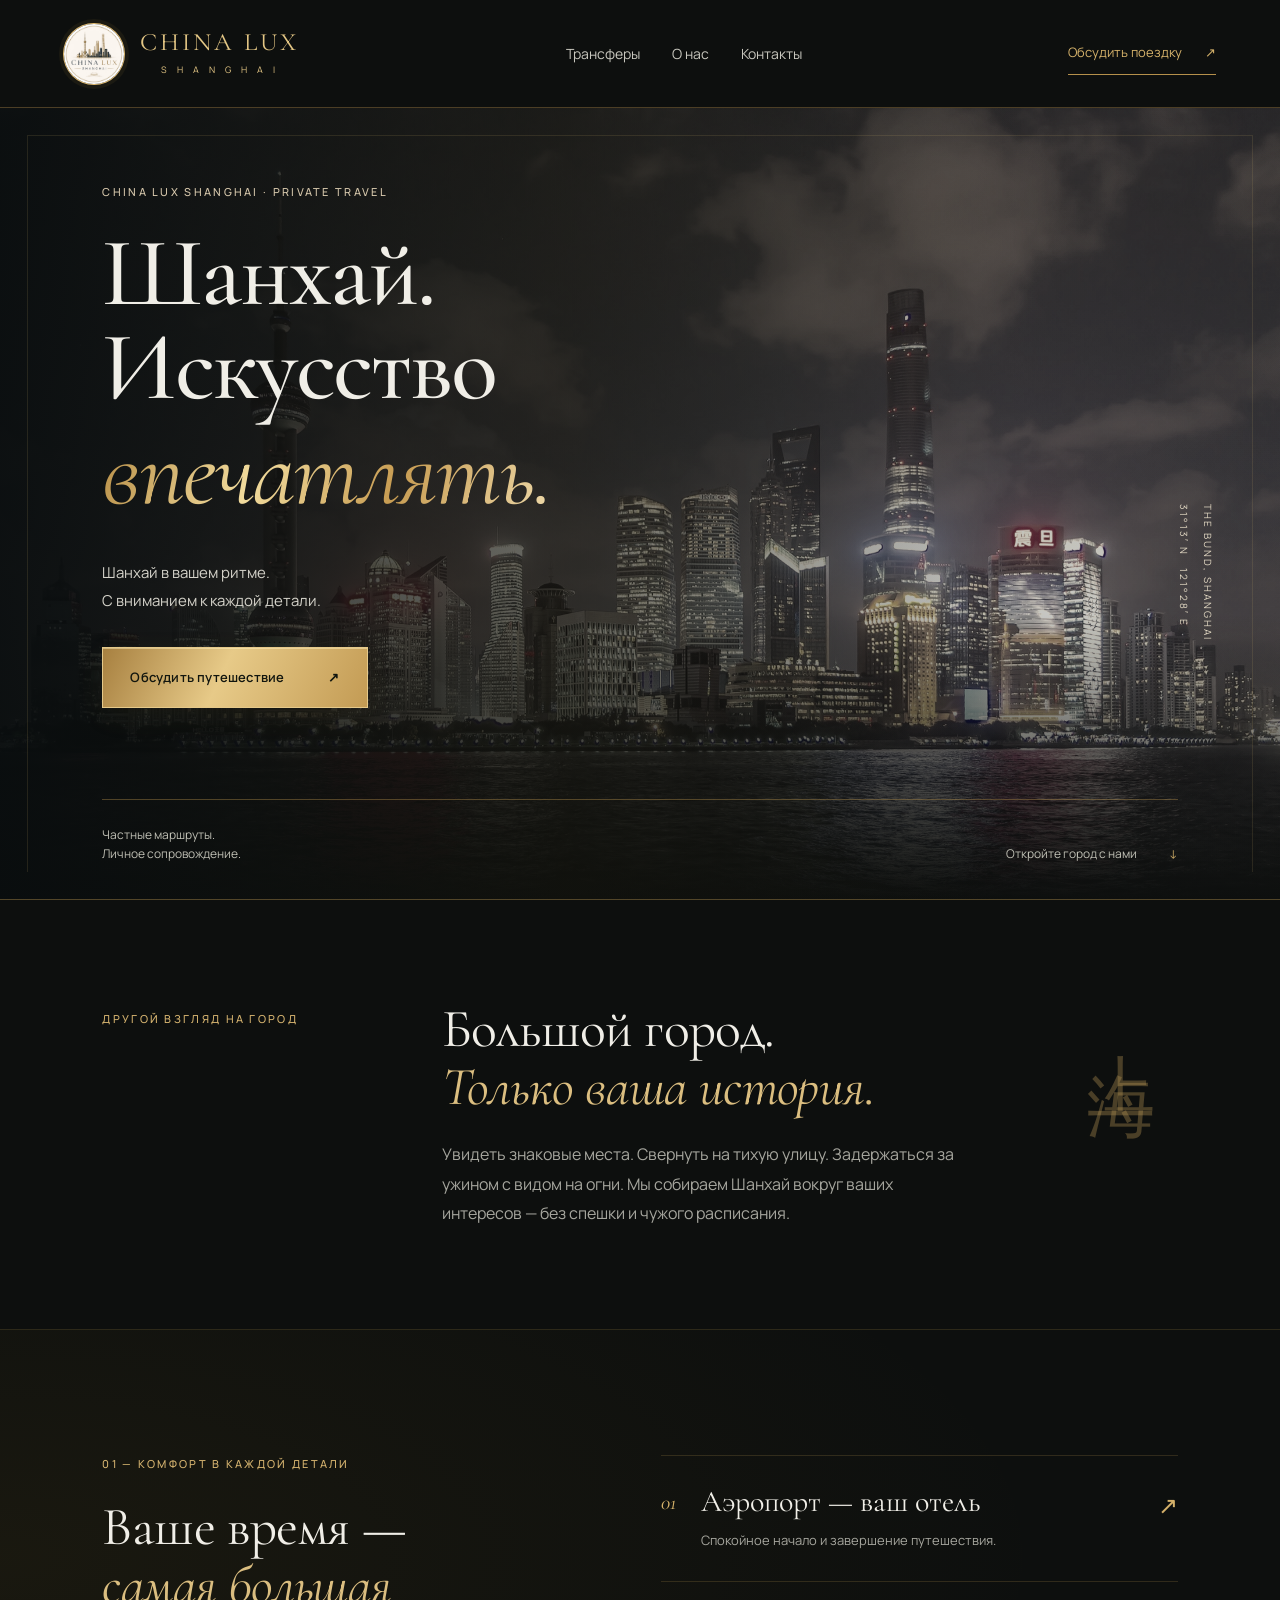
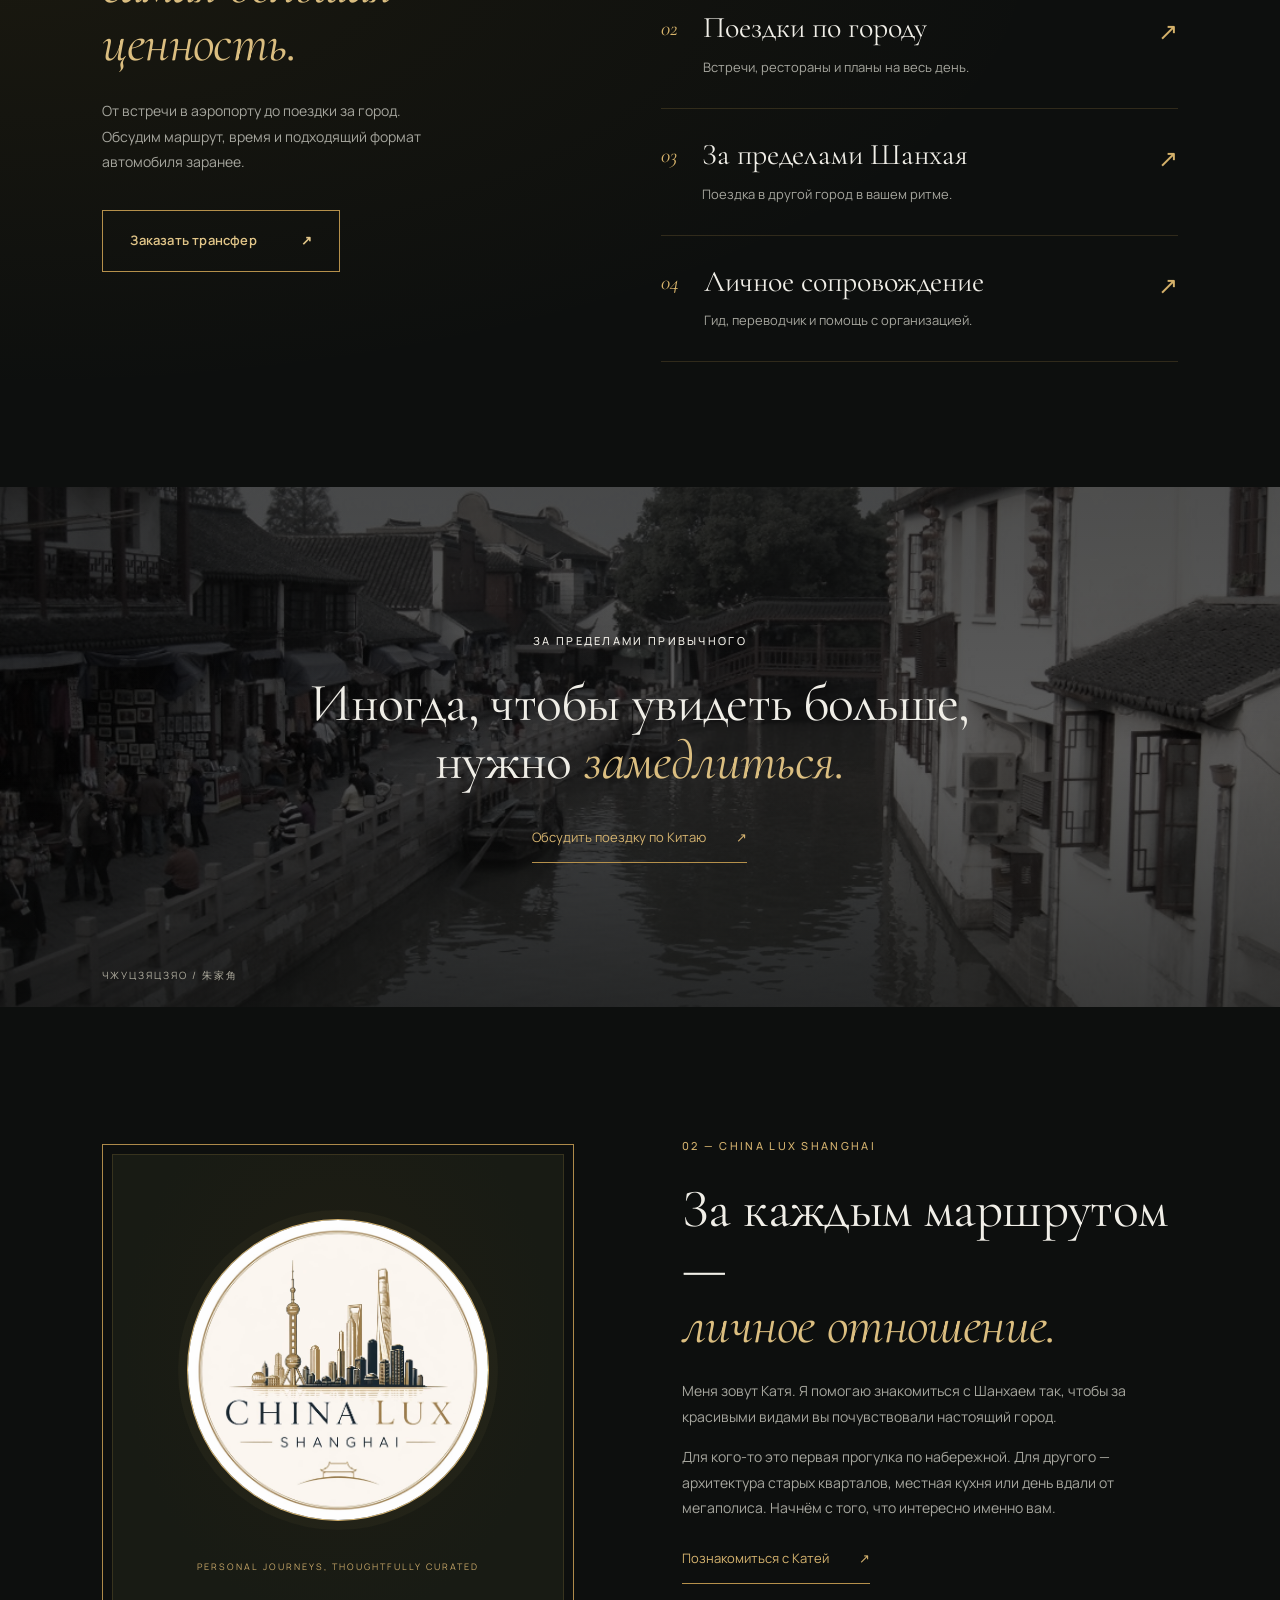
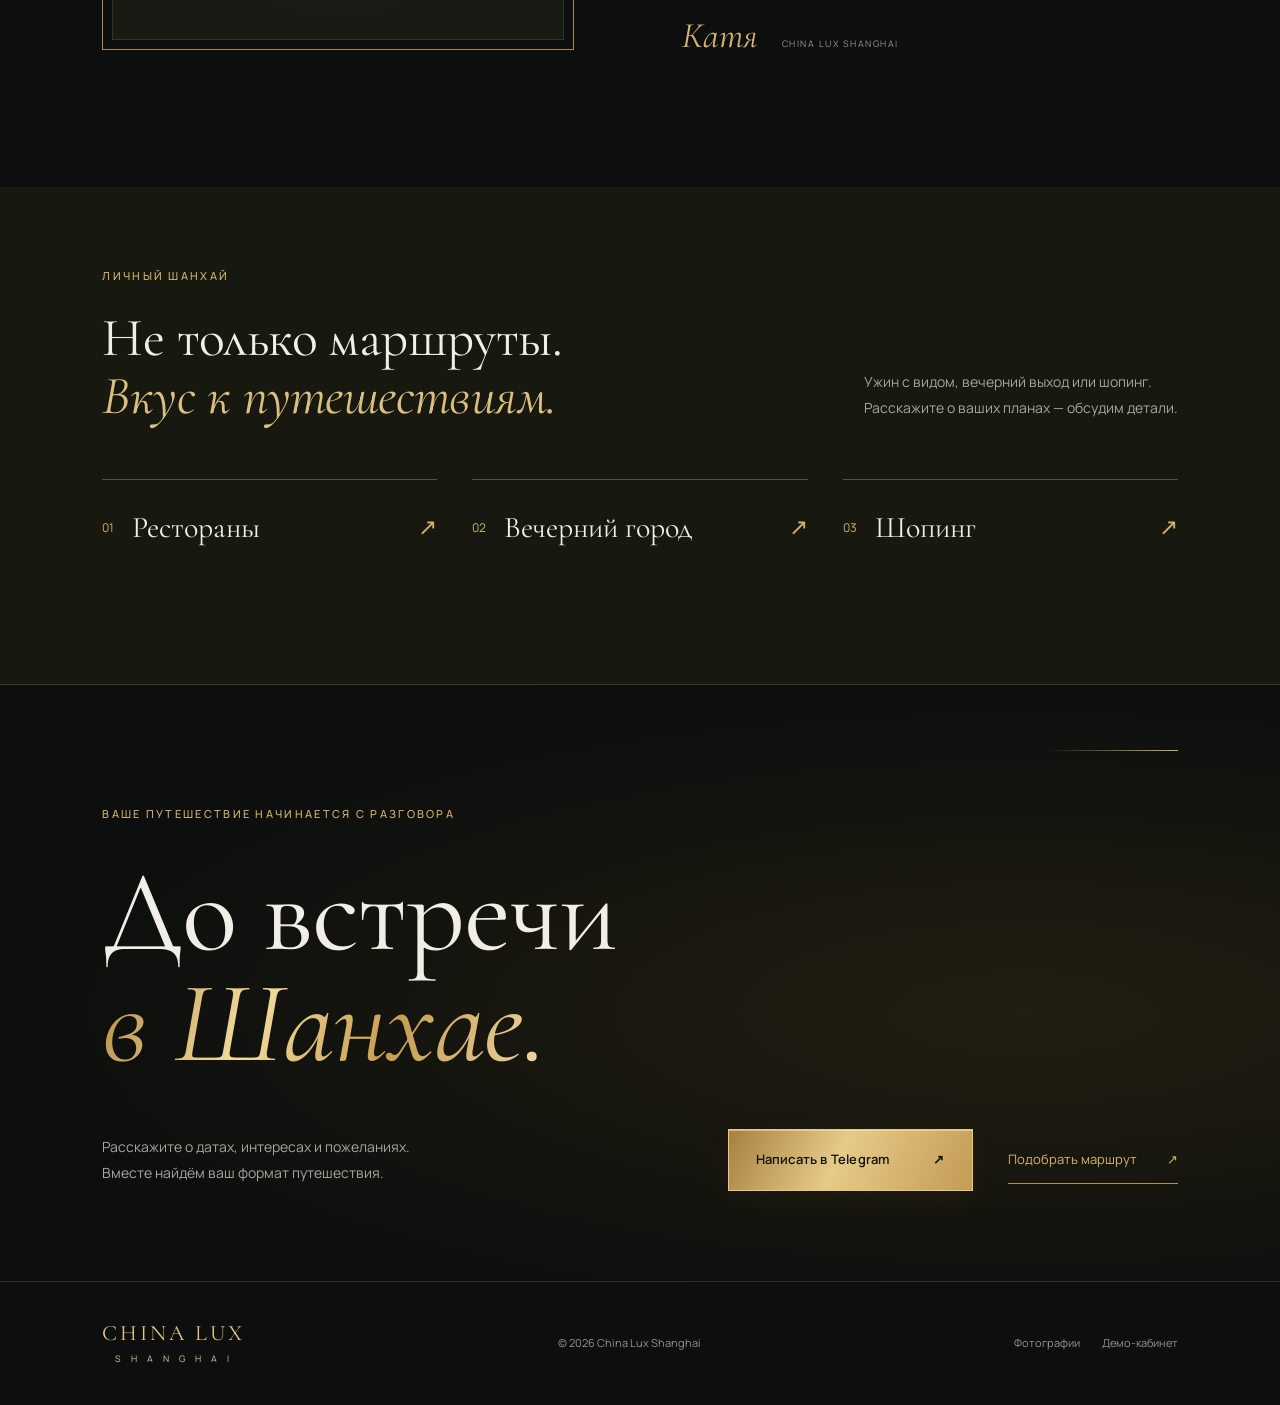
==== commit e6f7aec4: "Use Katya name, enrich gold styling and remove demo tour catalog" ====
--- a/index.html
+++ b/index.html
@@ -1,13 +1,13 @@
 <!doctype html>
-<html lang="ru"><head><meta charset="utf-8"><meta name="viewport" content="width=device-width,initial-scale=1"><meta name="theme-color" content="#101110"><title>China Lux Shanghai — частные путешествия</title><meta name="description" content="Индивидуальные экскурсии по Шанхаю, путешествия по Китаю и персональное сопровождение с Katrin. China Lux Shanghai."><link rel="icon" href="assets/china-lux-logo.jpg"><link rel="stylesheet" href="style.css?v=20261004"></head><body>
-<header class="site-header"><a class="brand" href="#" aria-label="China Lux Shanghai — главная"><img src="assets/china-lux-logo.jpg" alt="Логотип China Lux Shanghai" width="58" height="58"><span>CHINA LUX<small>S H A N G H A I</small></span></a><nav id="main-nav" aria-label="Основная навигация"><a href="#tours">Экскурсии</a><a href="#services">Трансферы</a><a href="#about">О нас</a><a href="#contact">Контакты</a></nav><a class="header-contact" href="https://t.me/shanghai_russ" target="_blank" rel="noopener">Обсудить поездку <span>↗</span></a><button class="menu-toggle" aria-label="Открыть меню" aria-expanded="false" aria-controls="main-nav"><span></span><span></span></button></header>
+<html lang="ru"><head><meta charset="utf-8"><meta name="viewport" content="width=device-width,initial-scale=1"><meta name="theme-color" content="#101110"><title>China Lux Shanghai — частные путешествия</title><meta name="description" content="Индивидуальные экскурсии по Шанхаю, путешествия по Китаю и персональное сопровождение с Катей. China Lux Shanghai."><link rel="icon" href="assets/china-lux-logo.jpg"><link rel="stylesheet" href="style.css?v=20261004-gold2"></head><body>
+<header class="site-header"><a class="brand" href="#" aria-label="China Lux Shanghai — главная"><img src="assets/china-lux-logo.jpg" alt="Логотип China Lux Shanghai" width="58" height="58"><span>CHINA LUX<small>S H A N G H A I</small></span></a><nav id="main-nav" aria-label="Основная навигация"><a href="#tours" data-tour-nav hidden>Экскурсии</a><a href="#services">Трансферы</a><a href="#about">О нас</a><a href="#contact">Контакты</a></nav><a class="header-contact" href="https://t.me/shanghai_russ" target="_blank" rel="noopener">Обсудить поездку <span>↗</span></a><button class="menu-toggle" aria-label="Открыть меню" aria-expanded="false" aria-controls="main-nav"><span></span><span></span></button></header>
 <main id="site">
-<section class="hero"><div class="hero-photo" role="img" aria-label="Вечерняя панорама Шанхая над рекой Хуанпу"></div><div class="hero-shade"></div><div class="hero-copy"><div class="eyebrow">CHINA LUX SHANGHAI · PRIVATE TRAVEL</div><h1>Шанхай.<br>Искусство<br><em>впечатлять.</em></h1><p>Авторские экскурсии и путешествия,<br>в которых всё начинается с вас.</p><a class="button gold" href="#tours">Выбрать впечатление <span>↗</span></a></div><div class="hero-caption"><span>THE BUND, SHANGHAI</span><span>31°13′ N &nbsp; 121°28′ E</span></div><div class="hero-bottom"><span>Частные маршруты.<br>Личное сопровождение.</span><a href="#intro">Откройте город с нами <span>↓</span></a></div></section>
+<section class="hero"><div class="hero-photo" role="img" aria-label="Вечерняя панорама Шанхая над рекой Хуанпу"></div><div class="hero-shade"></div><div class="hero-copy"><div class="eyebrow">CHINA LUX SHANGHAI · PRIVATE TRAVEL</div><h1>Шанхай.<br>Искусство<br><em>впечатлять.</em></h1><p>Шанхай в вашем ритме.<br>С вниманием к каждой детали.</p><a class="button gold" href="#contact">Обсудить путешествие <span>↗</span></a></div><div class="hero-caption"><span>THE BUND, SHANGHAI</span><span>31°13′ N &nbsp; 121°28′ E</span></div><div class="hero-bottom"><span>Частные маршруты.<br>Личное сопровождение.</span><a href="#intro">Откройте город с нами <span>↓</span></a></div></section>
 <section id="intro" class="intro section"><div class="eyebrow accent">ДРУГОЙ ВЗГЛЯД НА ГОРОД</div><div><h2>Большой город.<br><em>Только ваша история.</em></h2><p>Увидеть знаковые места. Свернуть на тихую улицу. Задержаться за ужином с видом на огни. Мы собираем Шанхай вокруг ваших интересов — без спешки и чужого расписания.</p></div><span class="intro-mark" aria-hidden="true">上海</span></section>
-<section id="tours" class="section collection"><div class="section-heading"><div><div class="eyebrow accent">01 — ВАША КОЛЛЕКЦИЯ ВПЕЧАТЛЕНИЙ</div><h2>Город, который<br><em>раскрывается вам.</em></h2></div><p>От первого знакомства<br>до любимых мест, о которых знают свои.</p></div><div class="filters" role="group" aria-label="Фильтр экскурсий"><button class="active" data-filter="Все" aria-pressed="true">Все маршруты</button><button data-filter="Город" aria-pressed="false">Шанхай</button><button data-filter="Вечер" aria-pressed="false">После заката</button><button data-filter="За городом" aria-pressed="false">За городом</button></div><div id="tour-grid" class="tour-grid"></div><p class="note catalog-note">Знакомство с направлениями. Подробные программы и стоимость — по запросу.</p></section>
-<section id="services" class="section transfers"><div class="transfer-heading"><div class="eyebrow accent">02 — КОМФОРТ В КАЖДОЙ ДЕТАЛИ</div><h2>Ваше время —<br><em>самая большая<br>ценность.</em></h2><p>От встречи в аэропорту до поездки за город. Обсудим маршрут, время и подходящий формат автомобиля заранее.</p><a class="button outline" href="https://t.me/shanghai_russ" target="_blank" rel="noopener">Заказать трансфер <span>↗</span></a></div><div class="service-list"><a href="https://t.me/shanghai_russ" target="_blank" rel="noopener"><span class="service-number">01</span><div><h3>Аэропорт — ваш отель</h3><p>Спокойное начало и завершение путешествия.</p></div><span class="arrow">↗</span></a><a href="https://t.me/shanghai_russ" target="_blank" rel="noopener"><span class="service-number">02</span><div><h3>Поездки по городу</h3><p>Встречи, рестораны и планы на весь день.</p></div><span class="arrow">↗</span></a><a href="https://t.me/shanghai_russ" target="_blank" rel="noopener"><span class="service-number">03</span><div><h3>За пределами Шанхая</h3><p>Поездка в другой город в вашем ритме.</p></div><span class="arrow">↗</span></a><a href="https://t.me/shanghai_russ" target="_blank" rel="noopener"><span class="service-number">04</span><div><h3>Личное сопровождение</h3><p>Гид, переводчик и помощь с организацией.</p></div><span class="arrow">↗</span></a></div></section>
-<section class="interlude"><img src="assets/canal.jpg" alt="Канал и традиционные дома Чжуцзяцзяо" loading="lazy"><div><div class="eyebrow">ЗА ПРЕДЕЛАМИ ПРИВЫЧНОГО</div><h2>Иногда, чтобы увидеть больше,<br>нужно <em>замедлиться.</em></h2><a href="#tours" class="text-link" id="country-link">Открыть другой Китай <span>↗</span></a></div><span class="photo-label">ЧЖУЦЗЯЦЗЯО / 朱家角</span></section>
-<section id="about" class="section about"><div class="brand-panel"><img src="assets/china-lux-logo.jpg" alt="China Lux Shanghai — фирменный знак" loading="lazy"><span>PERSONAL JOURNEYS, THOUGHTFULLY CURATED</span></div><div class="about-copy"><div class="eyebrow accent">03 — CHINA LUX SHANGHAI</div><h2>За каждым маршрутом —<br><em>личное отношение.</em></h2><p>Меня зовут Katrin. Я помогаю знакомиться с Шанхаем так, чтобы за красивыми видами вы почувствовали настоящий город.</p><p>Для кого-то это первая прогулка по набережной. Для другого — архитектура старых кварталов, местная кухня или день вдали от мегаполиса. Начнём с того, что интересно именно вам.</p><a class="text-link" href="https://t.me/shanghai_russ" target="_blank" rel="noopener">Познакомиться с Katrin <span>↗</span></a><div class="signature">Katrin <span>CHINA LUX SHANGHAI</span></div></div></section>
+<section id="tours" class="section collection" hidden><div class="section-heading"><div><div class="eyebrow accent">01 — ВАША КОЛЛЕКЦИЯ ВПЕЧАТЛЕНИЙ</div><h2>Город, который<br><em>раскрывается вам.</em></h2></div><p>От первого знакомства<br>до любимых мест, о которых знают свои.</p></div><div class="filters" role="group" aria-label="Фильтр экскурсий"><button class="active" data-filter="Все" aria-pressed="true">Все маршруты</button><button data-filter="Город" aria-pressed="false">Шанхай</button><button data-filter="Вечер" aria-pressed="false">После заката</button><button data-filter="За городом" aria-pressed="false">За городом</button></div><div id="tour-grid" class="tour-grid"></div><p class="note catalog-note">Знакомство с направлениями. Подробные программы и стоимость — по запросу.</p></section>
+<section id="services" class="section transfers"><div class="transfer-heading"><div class="eyebrow accent">01 — КОМФОРТ В КАЖДОЙ ДЕТАЛИ</div><h2>Ваше время —<br><em>самая большая<br>ценность.</em></h2><p>От встречи в аэропорту до поездки за город. Обсудим маршрут, время и подходящий формат автомобиля заранее.</p><a class="button outline" href="https://t.me/shanghai_russ" target="_blank" rel="noopener">Заказать трансфер <span>↗</span></a></div><div class="service-list"><a href="https://t.me/shanghai_russ" target="_blank" rel="noopener"><span class="service-number">01</span><div><h3>Аэропорт — ваш отель</h3><p>Спокойное начало и завершение путешествия.</p></div><span class="arrow">↗</span></a><a href="https://t.me/shanghai_russ" target="_blank" rel="noopener"><span class="service-number">02</span><div><h3>Поездки по городу</h3><p>Встречи, рестораны и планы на весь день.</p></div><span class="arrow">↗</span></a><a href="https://t.me/shanghai_russ" target="_blank" rel="noopener"><span class="service-number">03</span><div><h3>За пределами Шанхая</h3><p>Поездка в другой город в вашем ритме.</p></div><span class="arrow">↗</span></a><a href="https://t.me/shanghai_russ" target="_blank" rel="noopener"><span class="service-number">04</span><div><h3>Личное сопровождение</h3><p>Гид, переводчик и помощь с организацией.</p></div><span class="arrow">↗</span></a></div></section>
+<section class="interlude"><img src="assets/canal.jpg" alt="Канал и традиционные дома Чжуцзяцзяо" loading="lazy"><div><div class="eyebrow">ЗА ПРЕДЕЛАМИ ПРИВЫЧНОГО</div><h2>Иногда, чтобы увидеть больше,<br>нужно <em>замедлиться.</em></h2><a href="#contact" class="text-link" id="country-link">Обсудить поездку по Китаю <span>↗</span></a></div><span class="photo-label">ЧЖУЦЗЯЦЗЯО / 朱家角</span></section>
+<section id="about" class="section about"><div class="brand-panel"><img src="assets/china-lux-logo.jpg" alt="China Lux Shanghai — фирменный знак" loading="lazy"><span>PERSONAL JOURNEYS, THOUGHTFULLY CURATED</span></div><div class="about-copy"><div class="eyebrow accent">02 — CHINA LUX SHANGHAI</div><h2>За каждым маршрутом —<br><em>личное отношение.</em></h2><p>Меня зовут Катя. Я помогаю знакомиться с Шанхаем так, чтобы за красивыми видами вы почувствовали настоящий город.</p><p>Для кого-то это первая прогулка по набережной. Для другого — архитектура старых кварталов, местная кухня или день вдали от мегаполиса. Начнём с того, что интересно именно вам.</p><a class="text-link" href="https://t.me/shanghai_russ" target="_blank" rel="noopener">Познакомиться с Катей <span>↗</span></a><div class="signature">Катя <span>CHINA LUX SHANGHAI</span></div></div></section>
 <section class="section concierge"><div class="eyebrow accent">ЛИЧНЫЙ ШАНХАЙ</div><div class="section-heading"><h2>Не только маршруты.<br><em>Вкус к путешествиям.</em></h2><p>Ужин с видом, вечерний выход или шопинг.<br>Расскажите о ваших планах — обсудим детали.</p></div><div class="concierge-links"><a href="https://t.me/shanghai_russ" target="_blank" rel="noopener"><span>01</span><h3>Рестораны</h3><span>↗</span></a><a href="https://t.me/shanghai_russ" target="_blank" rel="noopener"><span>02</span><h3>Вечерний город</h3><span>↗</span></a><a href="https://t.me/shanghai_russ" target="_blank" rel="noopener"><span>03</span><h3>Шопинг</h3><span>↗</span></a></div></section>
 <section class="contact section" id="contact"><div class="eyebrow accent">ВАШЕ ПУТЕШЕСТВИЕ НАЧИНАЕТСЯ С РАЗГОВОРА</div><h2>До встречи<br><em>в Шанхае.</em></h2><div class="contact-bottom"><p>Расскажите о датах, интересах и пожеланиях.<br>Вместе найдём ваш формат путешествия.</p><a class="button gold" href="https://t.me/shanghai_russ" target="_blank" rel="noopener">Написать в Telegram <span>↗</span></a><button class="text-link" id="plan">Подобрать маршрут <span>↗</span></button></div></section>
-</main><section id="admin" hidden></section><footer><a class="brand" href="#"><span>CHINA LUX<small>S H A N G H A I</small></span></a><span>© 2026 China Lux Shanghai</span><div><a href="credits.html">Фотографии</a><a href="#admin">Демо-кабинет</a></div></footer><dialog id="modal" aria-label="Информация о путешествии"><button class="close" aria-label="Закрыть">×</button><div id="modal-content"></div></dialog><div id="toast" role="status"></div><script src="app.js?v=20261004"></script></body></html>
+</main><section id="admin" hidden></section><footer><a class="brand" href="#"><span>CHINA LUX<small>S H A N G H A I</small></span></a><span>© 2026 China Lux Shanghai</span><div><a href="credits.html">Фотографии</a><a href="#admin">Демо-кабинет</a></div></footer><dialog id="modal" aria-label="Информация о путешествии"><button class="close" aria-label="Закрыть">×</button><div id="modal-content"></div></dialog><div id="toast" role="status"></div><script src="app.js?v=20261004-gold2"></script></body></html>
--- a/style.css
+++ b/style.css
@@ -1,2 +1,20 @@
 @import url('https://fonts.googleapis.com/css2?family=Cormorant+Garamond:ital,wght@0,400;0,500;0,600;1,400;1,500&family=Manrope:wght@400;500;600&display=swap');
 :root{--bg:#101110;--panel:#171816;--ink:#f0eee7;--muted:#a6a69e;--gold:#c0a575;--line:#34362f;--serif:'Cormorant Garamond',Georgia,serif}*{box-sizing:border-box}html{scroll-behavior:smooth;scroll-padding-top:98px;color-scheme:dark}body{margin:0;background:var(--bg);color:var(--ink);font:16px/1.65 Manrope,Arial,sans-serif}button,input,select,textarea{font:inherit}a{color:inherit;text-decoration:none}button{cursor:pointer}button,a{touch-action:manipulation}a:focus-visible,button:focus-visible{outline:2px solid var(--gold);outline-offset:6px}button{color:inherit}img{display:block;max-width:100%}.site-header{height:108px;padding:0 5%;display:flex;align-items:center;justify-content:space-between;gap:30px;border-bottom:1px solid #ffffff12;background:#101110;position:relative;z-index:5}.brand{display:flex;gap:16px;align-items:center}.brand img{width:60px;height:60px;border-radius:50%}.brand>span{font:25px/1 var(--serif);letter-spacing:3px;color:#dac7a3}.brand small{display:block;font:9px/1.5 Manrope,sans-serif;letter-spacing:4px;text-align:center;margin-top:8px}nav{display:flex;gap:32px;font-size:14px;color:#c8c7be}nav a:hover{color:var(--gold)}.header-contact{border-bottom:1px solid var(--gold);padding:10px 0;font-size:13px;color:var(--gold)}.header-contact span{margin-left:20px}.menu-toggle{display:none}.hero{min-height:740px;height:calc(100svh - 108px);max-height:1050px;position:relative;overflow:hidden}.hero-photo,.hero-shade{position:absolute;inset:0}.hero-photo{background:url('assets/skyline.jpg') center 55%/cover;filter:saturate(.38) brightness(.8)}.hero-shade{background:linear-gradient(90deg,#0b0e0eea 0%,#0b0e0e8a 42%,#0b0e0e08 78%),linear-gradient(0deg,#101110 0%,transparent 35%,#10111022 85%)}.hero-copy{position:relative;margin-left:8%;padding-top:75px;z-index:1}.eyebrow{font-size:11px;line-height:1.6;letter-spacing:2.3px;font-weight:500;margin-bottom:25px}.hero .eyebrow{color:#d8c9ad}h1,h2,h3,p{margin-top:0}h1{font:500 clamp(68px,7.6vw,116px)/.97 var(--serif);letter-spacing:-2px;margin-bottom:28px}h1 em,h2 em{font-weight:400;font-style:italic;color:#d5bd94}h1 em{line-height:1.2}p{color:var(--muted);line-height:1.85}.hero-copy p{font-size:15px;color:#d4d2c9;margin-bottom:32px}.button{display:inline-flex;align-items:center;justify-content:space-between;gap:44px;padding:19px 27px;border:1px solid transparent;font-size:13px;font-weight:600;letter-spacing:.2px;transition:background .25s,transform .25s}.button:hover{transform:translateY(-2px)}.gold,.red{background:#c7af85;color:#161814}.gold:hover,.red:hover{background:#decaab}.outline{border-color:#736246;background:transparent;color:#dbc59e}.outline:hover{background:#c0a57515}.hero-caption{position:absolute;right:5%;top:50%;display:flex;flex-direction:column;gap:8px;font-size:10px;letter-spacing:2px;color:#e0d6c1;writing-mode:vertical-rl}.hero-bottom{position:absolute;bottom:36px;left:8%;right:8%;display:flex;justify-content:space-between;align-items:end;border-top:1px solid #dac9a642;padding-top:25px;font-size:12px;line-height:1.6;color:#bfbfb4}.hero-bottom a span{margin-left:30px;color:var(--gold)}.section{padding:110px 8%;max-width:1800px;margin:auto}.accent{color:var(--gold)}h2{font:400 clamp(42px,4.2vw,66px)/1.08 var(--serif);letter-spacing:-.6px;margin-bottom:24px}.intro{display:grid;grid-template-columns:1fr 1.7fr .6fr;gap:35px;align-items:start;padding-top:100px;padding-bottom:100px}.intro>.eyebrow{margin-top:10px}.intro p{max-width:530px;margin-bottom:0}.intro-mark{font-family:serif;writing-mode:vertical-rl;font-size:68px;color:#9d86583b;justify-self:end;letter-spacing:20px}.section-heading{display:flex;justify-content:space-between;align-items:end;gap:30px}.section-heading p{font-size:14px;max-width:370px;margin-bottom:29px}.collection{background:#151613;max-width:none}.filters{display:flex;gap:35px;border-bottom:1px solid var(--line);margin:24px 0 42px;overflow-x:auto}.filters button{white-space:nowrap;background:none;border:0;border-bottom:1px solid transparent;color:var(--muted);padding:13px 0 17px;font-size:14px}.filters button.active{color:var(--gold);border-bottom-color:var(--gold)}.tour-grid{display:grid;grid-template-columns:repeat(3,minmax(0,1fr));gap:30px}.tour-card{min-width:0}.tour-image{height:380px;position:relative;overflow:hidden;background:#242620}.tour-image img{width:100%;height:100%;object-fit:cover;filter:saturate(.38) brightness(.85);transition:transform .8s,filter .6s}.tour-card:hover .tour-image img{transform:scale(1.035);filter:saturate(.65) brightness(.95)}.tag{position:absolute;bottom:18px;left:20px;padding:7px 10px;background:#121611b5;font-size:10px;letter-spacing:1.3px;color:#e0d6c3}.tour-meta{display:flex;justify-content:space-between;gap:12px;color:var(--gold);font-size:11px;margin:22px 0 12px}.tour-card h3{font:400 31px/1.1 var(--serif);margin-bottom:13px;max-width:350px}.tour-card p{font-size:14px;margin-bottom:0;min-height:78px}.tour-bottom{display:flex;justify-content:space-between;align-items:center;padding:20px 0 0;margin-top:20px;border-top:1px solid var(--line);font-size:12px;color:#c8c4b9}.circle{border:1px solid #716448;background:transparent;color:var(--gold);border-radius:50%;width:43px;height:43px;font-size:20px}.circle:hover{background:var(--gold);color:var(--bg)}.note{font-size:12px;line-height:1.7;color:#96988d}.catalog-note{margin:30px 0 0}.transfers{display:grid;grid-template-columns:1fr 1.2fr;gap:12%;padding-top:125px;padding-bottom:125px}.transfer-heading p{max-width:360px;font-size:14px;margin:26px 0 35px}.service-list>a{display:flex;gap:25px;align-items:start;border-top:1px solid var(--line);padding:29px 0}.service-list>a:last-child{border-bottom:1px solid var(--line)}.service-number{font:italic 21px var(--serif);color:var(--gold);padding-top:5px}.service-list h3{font:400 30px/1.15 var(--serif);margin:0 0 9px}.service-list p{font-size:13px;margin:0}.service-list .arrow{margin-left:auto;color:var(--gold);font-size:24px}.service-list>a:hover h3{color:var(--gold)}.interlude{position:relative;min-height:520px;display:flex;align-items:center;justify-content:center;text-align:center;isolation:isolate;overflow:hidden}.interlude>img{position:absolute;inset:0;width:100%;height:100%;object-fit:cover;object-position:center 48%;filter:saturate(.2) brightness(.36);z-index:-2}.interlude:after{content:'';position:absolute;inset:0;background:linear-gradient(0deg,#1011106b,transparent,#10111030);z-index:-1}.interlude>div{padding:65px 6%}.interlude h2{font-size:clamp(38px,4.2vw,64px)}.text-link{background:none;border:0;border-bottom:1px solid #8e7954;padding:13px 0;display:inline-flex;gap:30px;align-items:center;font-size:13px;color:var(--gold)}.text-link:hover{color:#f1dfbb}.photo-label{position:absolute;bottom:24px;left:8%;font-size:10px;letter-spacing:2px;color:#b0ad9f}.about{display:grid;grid-template-columns:1fr 1.05fr;align-items:center;gap:10%;padding-top:130px;padding-bottom:130px}.brand-panel{border:1px solid #38362b;background:#191a16;min-height:450px;padding:65px 40px;display:flex;align-items:center;justify-content:center;flex-direction:column;gap:40px}.brand-panel img{width:min(300px,90%);border-radius:50%}.brand-panel>span{font-size:9px;letter-spacing:2px;text-align:center;color:var(--gold)}.about-copy p{font-size:14px}.signature{font:italic 36px var(--serif);color:var(--gold);margin-top:30px}.signature span{display:inline-block;margin-left:17px;font:9px Manrope,sans-serif;letter-spacing:1.5px;color:#96978c}.concierge{padding-top:80px;background:#151613;max-width:none}.concierge-links{display:grid;grid-template-columns:repeat(3,1fr);gap:35px;margin-top:30px}.concierge-links a{display:flex;align-items:center;gap:18px;border-top:1px solid #59503d;padding:28px 0}.concierge-links a>span{font-size:12px;color:var(--gold)}.concierge-links a>span:last-child{margin-left:auto;font-size:23px}.concierge-links h3{font:400 30px var(--serif);margin:0}.concierge-links a:hover h3{color:var(--gold)}.contact{padding-top:120px;padding-bottom:90px;background:radial-gradient(ellipse at 85% 15%,#9b805013,transparent 60%)}.contact h2{font-size:clamp(76px,9vw,140px);line-height:.96;margin:35px 0 50px}.contact-bottom{display:flex;align-items:center;gap:35px}.contact-bottom p{margin:0 auto 0 0;font-size:14px}.contact-bottom .text-link{white-space:nowrap}footer{display:flex;align-items:center;justify-content:space-between;gap:30px;padding:40px 8%;border-top:1px solid var(--line)}footer>span,footer>div{font-size:11px;color:#92958a}footer>div{display:flex;gap:22px}footer .brand>span{font-size:22px}dialog{background:#1a1c18;border:1px solid #5c503b;color:var(--ink);width:min(650px,92vw);padding:48px;max-height:90svh;overflow:auto}dialog::backdrop{background:#060807d9;backdrop-filter:blur(6px)}dialog h2{font-size:44px}dialog h3{font-family:var(--serif);font-size:28px;font-weight:400}.close{position:absolute;right:16px;top:8px;background:none;border:0;font-size:30px;color:var(--gold)}.detail-photo{width:100%;height:220px;object-fit:cover;filter:saturate(.4);margin-bottom:28px}.form-grid{display:grid;gap:18px;margin-top:25px}label{display:grid;gap:7px;font-size:13px;color:#d2d2c7}input,textarea,select{width:100%;border:1px solid #454739;padding:12px;background:#11140f;color:var(--ink);border-radius:0}textarea{min-height:95px}.form-grid .button{justify-content:center}.form-grid .note{margin:0}.form-grid .text-link{padding:3px 0}.admin-shell{padding:60px 8%;min-height:75vh}.admin-head{display:flex;justify-content:space-between;align-items:center;gap:30px}.admin-banner{padding:18px 22px;background:#27271d;border-left:2px solid var(--gold);font-size:13px;color:#d0c4ad;margin:25px 0}.stats{display:grid;grid-template-columns:repeat(3,1fr);gap:24px;margin:30px 0}.stat{border:1px solid var(--line);padding:25px}.stat strong{display:block;font:46px var(--serif);color:var(--gold)}.stat span{font-size:12px;color:var(--muted)}.admin-row{display:flex;gap:20px;align-items:center;padding:24px 0;border-bottom:1px solid var(--line)}.admin-row img{width:75px;height:75px;object-fit:cover}.admin-row .grow{flex:1}.admin-row h3{font:26px var(--serif);margin:0 0 6px}.admin-row p{font-size:12px;margin:0}.admin-row select{width:auto}.small-button{border:1px solid #66593f;background:transparent;color:var(--gold);padding:10px 16px;font-size:12px}.empty{padding:50px 20px;text-align:center;border:1px dashed var(--line);color:var(--muted)}#toast{position:fixed;bottom:25px;left:50%;transform:translateX(-50%);padding:15px 25px;background:#c7af85;color:#101110;display:none;z-index:10;max-width:90vw;font-size:14px}[hidden]{display:none!important}@media(min-width:1600px){.hero-copy{padding-top:110px}}@media(max-width:1100px){.site-header{gap:20px;padding:0 4%}nav{gap:19px;font-size:13px}.header-contact{display:none}.hero-copy{margin-left:6%}.section{padding:85px 6%}.tour-grid{gap:20px}.tour-image{height:320px}.tour-card h3{font-size:28px}.intro{grid-template-columns:.85fr 1.7fr}.intro-mark{display:none}.transfers{gap:7%}.about{gap:7%}.brand-panel{min-height:380px;padding:45px 20px}.contact-bottom{flex-wrap:wrap}.contact-bottom p{width:100%}.concierge-links{gap:20px}.concierge-links h3{font-size:25px}.hero-bottom{left:6%;right:6%}}@media(max-width:700px){html{scroll-padding-top:30px}.site-header{height:88px;padding:0 6%}.brand img{width:48px;height:48px}.brand>span{font-size:22px}.brand small{font-size:8px;letter-spacing:3px}.menu-toggle{display:flex;width:44px;height:44px;background:transparent;border:1px solid #6a5c42;flex-direction:column;justify-content:center;gap:6px;padding:11px}.menu-toggle span{height:1px;width:20px;background:var(--gold)}nav{display:none;position:absolute;top:88px;left:0;right:0;background:#151713;padding:25px 6% 30px;flex-direction:column;border-bottom:1px solid #6a5c42;font-size:17px;gap:20px}nav.open{display:flex}.hero{height:calc(100svh - 88px);min-height:700px;max-height:900px}.hero-copy{padding-top:65px;margin-left:7%;margin-right:5%}.hero .eyebrow{font-size:9px;letter-spacing:1.8px;margin-bottom:26px}h1{font-size:clamp(66px,14vw,91px);letter-spacing:-1.5px;line-height:1}.hero-copy p{font-size:14px;max-width:300px;line-height:1.8}.hero-photo{background-position:63% center;filter:saturate(.3) brightness(.7)}.hero-shade{background:linear-gradient(90deg,#090d0dd4,#090d0d21),linear-gradient(0deg,#101110,transparent 38%)}.hero-caption{display:none}.hero-bottom{left:7%;right:7%;bottom:28px;font-size:10px}.hero-bottom a{max-width:145px}.hero-bottom a span{margin-left:10px}.button{padding:17px 22px;font-size:12px;gap:32px}.section{padding:70px 7%}.eyebrow{font-size:10px;letter-spacing:1.6px;margin-bottom:24px}h2{font-size:43px;line-height:1.08}.intro{display:block}.intro p{font-size:14px}.section-heading{display:block}.section-heading p{font-size:13px;margin-top:20px}.filters{gap:24px;margin-top:25px;margin-bottom:30px}.filters button{font-size:12px;padding-bottom:15px}.tour-grid{grid-template-columns:1fr;gap:42px}.tour-image{height:390px}.tour-card h3{font-size:34px;max-width:none}.tour-card p{min-height:0;font-size:14px}.tour-meta{font-size:11px}.tour-bottom{margin-top:18px;padding-top:16px}.tag{font-size:9px}.transfers{grid-template-columns:1fr;gap:48px}.transfer-heading h2 br:last-child{display:none}.transfer-heading p{max-width:none}.service-list>a{gap:19px;padding:25px 0}.service-list h3{font-size:28px}.service-list p{font-size:12px}.interlude{min-height:470px}.interlude h2{font-size:40px}.interlude h2 br{display:none}.interlude>div{padding:65px 9%}.photo-label{font-size:9px;left:7%}.about{grid-template-columns:1fr;gap:42px}.brand-panel{min-height:350px;padding:40px 25px}.brand-panel img{width:235px}.brand-panel>span{font-size:8px}.about-copy p{font-size:14px}.concierge-links{grid-template-columns:1fr;gap:0;margin-top:35px}.concierge-links a{padding:24px 0}.concierge-links h3{font-size:32px}.contact h2{font-size:83px;margin:35px 0}.contact-bottom{gap:25px}.contact-bottom p{font-size:13px}.contact-bottom .text-link{font-size:12px}.contact-bottom .button{width:100%}footer{padding:35px 7%;flex-wrap:wrap;gap:26px}footer .brand{width:100%}footer>div{gap:16px;font-size:10px}footer>span{font-size:10px}dialog{padding:44px 24px 28px}dialog h2{font-size:36px}.detail-photo{height:190px}.admin-shell{padding:40px 7%}.admin-head{align-items:start;flex-direction:column;gap:0}.admin-banner{padding:15px;font-size:12px}.stats{gap:9px}.stat{padding:16px 10px}.stat strong{font-size:36px}.stat span{font-size:10px}.admin-row{flex-wrap:wrap;gap:12px}.admin-row .grow{min-width:190px}.admin-row h3{font-size:24px}.admin-row img{width:55px;height:65px}}@media(prefers-reduced-motion:reduce){html{scroll-behavior:auto}*,*:before,*:after{transition:none!important}}
+/* Gold edition: warmer metal, architectural borders, restrained highlights. */
+:root{--bg:#0d0f0e;--panel:#191a15;--gold:#d4b16a;--line:#45402e}
+.site-header{background:#0d0f0e;border-bottom-color:#ab874a65}
+.brand>span{color:#e4c785}.brand img{box-shadow:0 0 0 1px #dfba70,0 0 0 5px #b38d3d15}
+.hero{border-bottom:1px solid #b392506b}.hero:after{content:'';position:absolute;inset:27px;pointer-events:none;border:1px solid #d4b16a22;border-bottom:0}
+.hero-photo{filter:saturate(.3) sepia(.2) brightness(.8)}
+.hero-shade{background:linear-gradient(90deg,#090d0eed 0%,#13130c85 44%,#0b0e0e08 80%),linear-gradient(0deg,#0d0f0e 0%,transparent 36%,#55422220 85%)}
+h1 em,.contact h2 em{color:#e5c887;background:linear-gradient(110deg,#b48a42 0%,#f1db9d 35%,#c79c52 65%,#efdbac 100%);background-clip:text;-webkit-background-clip:text;-webkit-text-fill-color:transparent}
+h2 em{color:#dbbe80}.eyebrow.accent,.signature,.text-link{color:#d5b36f}
+.gold,.red{background:linear-gradient(115deg,#a78040,#e7ca88 45%,#c39b54);border:1px solid #e5c98a;box-shadow:inset 0 1px #fff2c375,0 8px 30px #a17b3012;color:#11150e}.gold:hover,.red:hover{background:linear-gradient(115deg,#be9b58,#f0dbaa 45%,#d1ae69);box-shadow:0 8px 32px #bd934926}
+.header-contact,.outline,.text-link{border-color:#b5904b}.outline{color:#e2c689}
+.hero-bottom{border-top-color:#b9944d65}.intro{border-bottom:1px solid #b1914933}.intro-mark{color:#b697555c}
+.transfers{background:radial-gradient(ellipse at 0 30%,#ad852014,transparent 58%)}.service-number{color:#d9b56c}.service-list>a{border-color:#826b384d}.service-list>a:last-child{border-color:#826b384d}
+.brand-panel{position:relative;background:radial-gradient(ellipse at 50% 40%,#60502538,#181b14 65%);border-color:#ad8a4a;padding:75px 40px;box-shadow:inset 0 0 0 9px var(--bg),inset 0 0 0 10px #9b7c423d}
+.brand-panel img{box-shadow:0 0 0 1px #d5b36f,0 0 0 10px #d5b36f0b;max-width:85%}.brand-panel>span{color:#c7a768}
+.concierge{background:#171911}.concierge-links a{border-top-color:#a98c4e80}.contact{position:relative;background:radial-gradient(ellipse at 80% 55%,#9d761e25,transparent 68%);border-top:1px solid #b392504d}.contact:before{content:'';position:absolute;right:8%;top:65px;width:130px;height:1px;background:linear-gradient(90deg,transparent,#d4b16a)}footer{border-color:#9c7d424a}
+.admin-empty{margin-top:30px;background:#171a13;border-color:#7e673e}.admin-empty h3{font:32px var(--serif);color:var(--gold)}.admin-empty p{font-size:14px;margin:0}
+@media(max-width:700px){.hero:after{inset:15px}.hero-shade{background:linear-gradient(90deg,#090d0dd4,#302a0e21),linear-gradient(0deg,#0d0f0e,transparent 38%)}.brand-panel{padding:45px 25px}.contact:before{width:65px;top:35px;right:7%}}
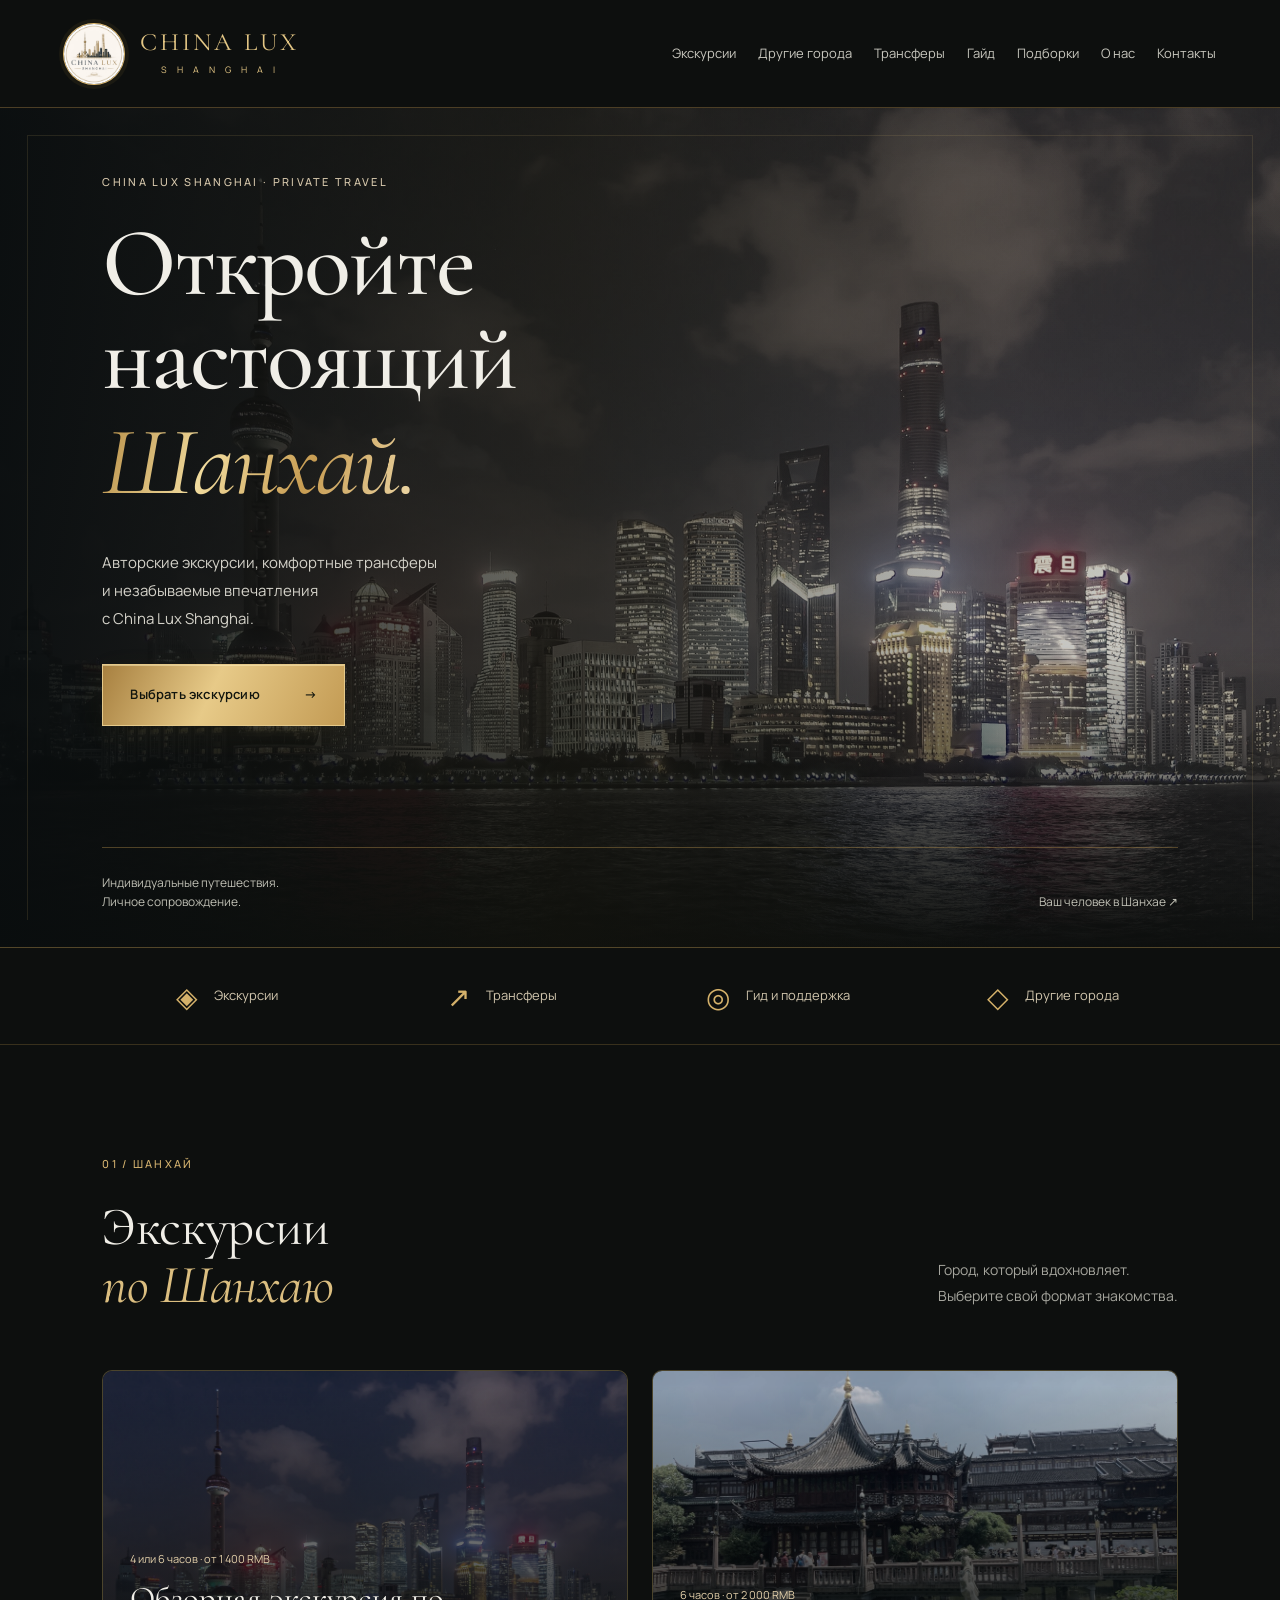
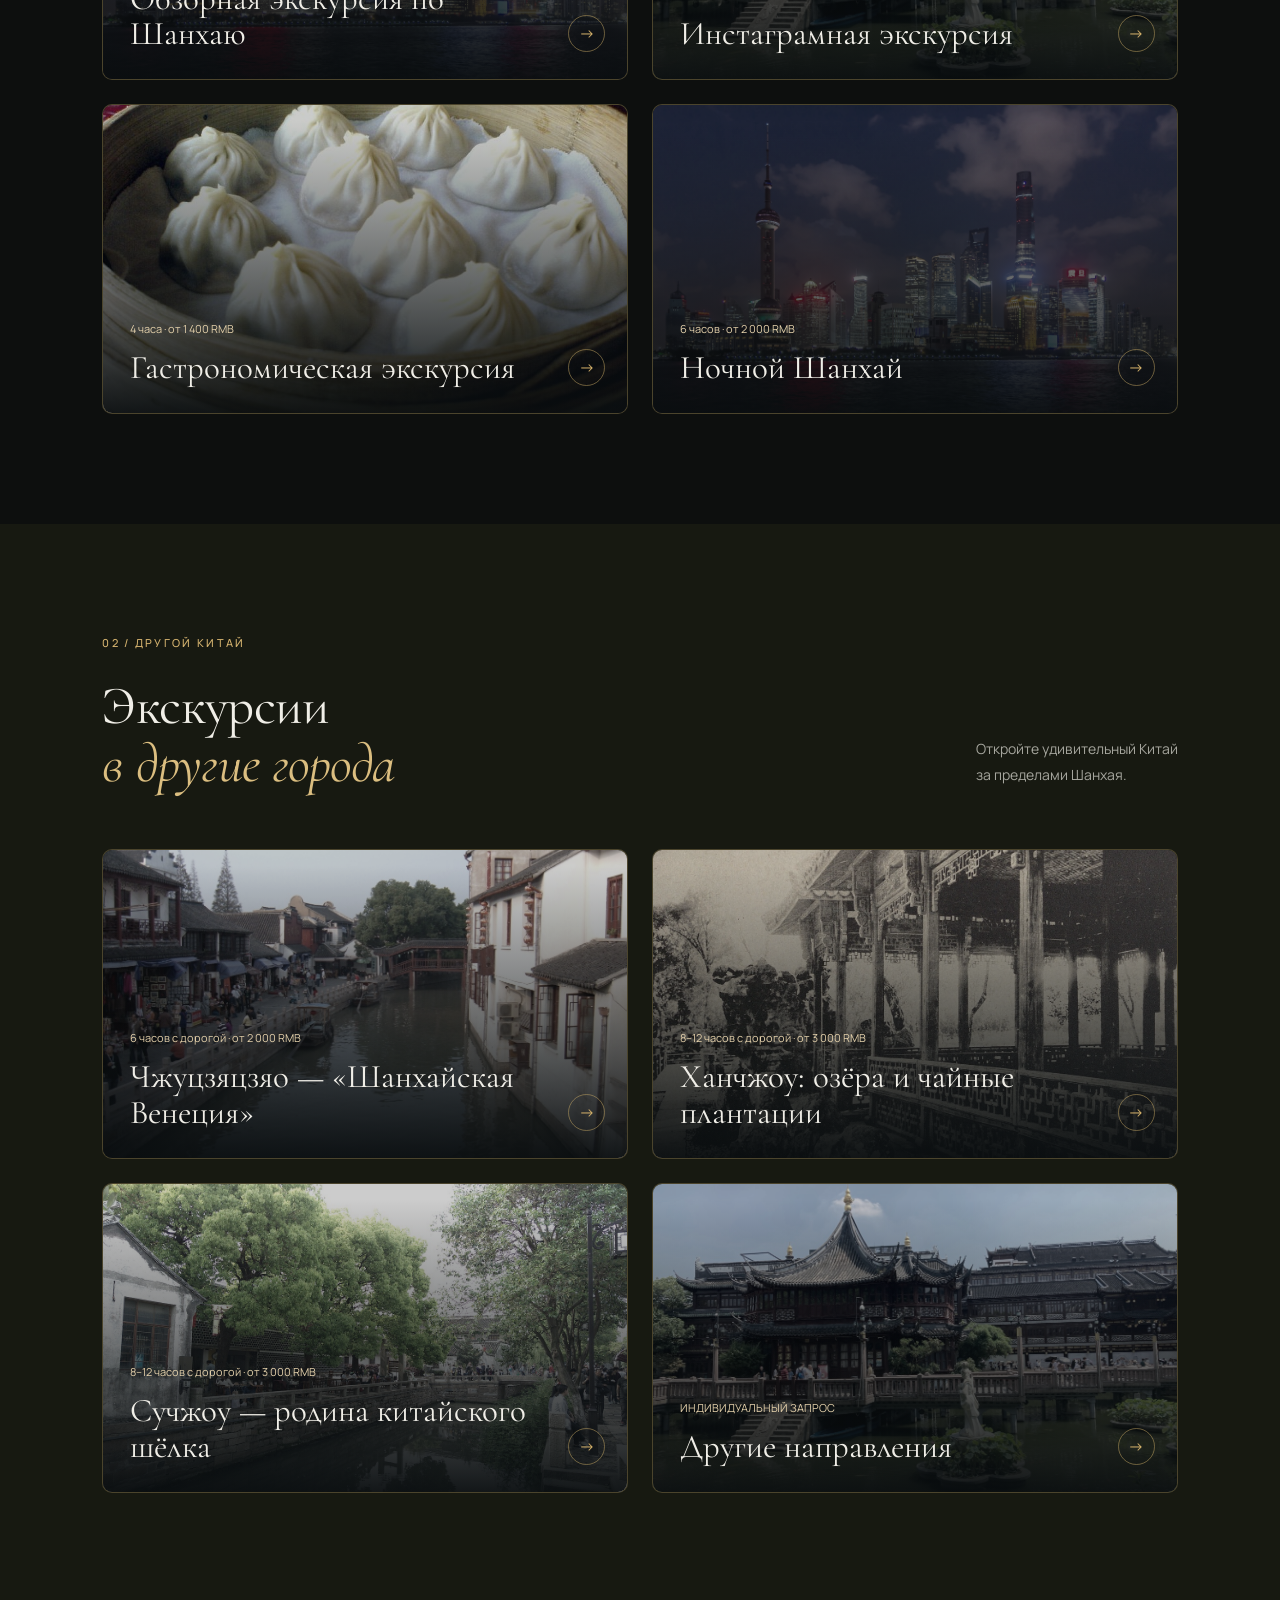
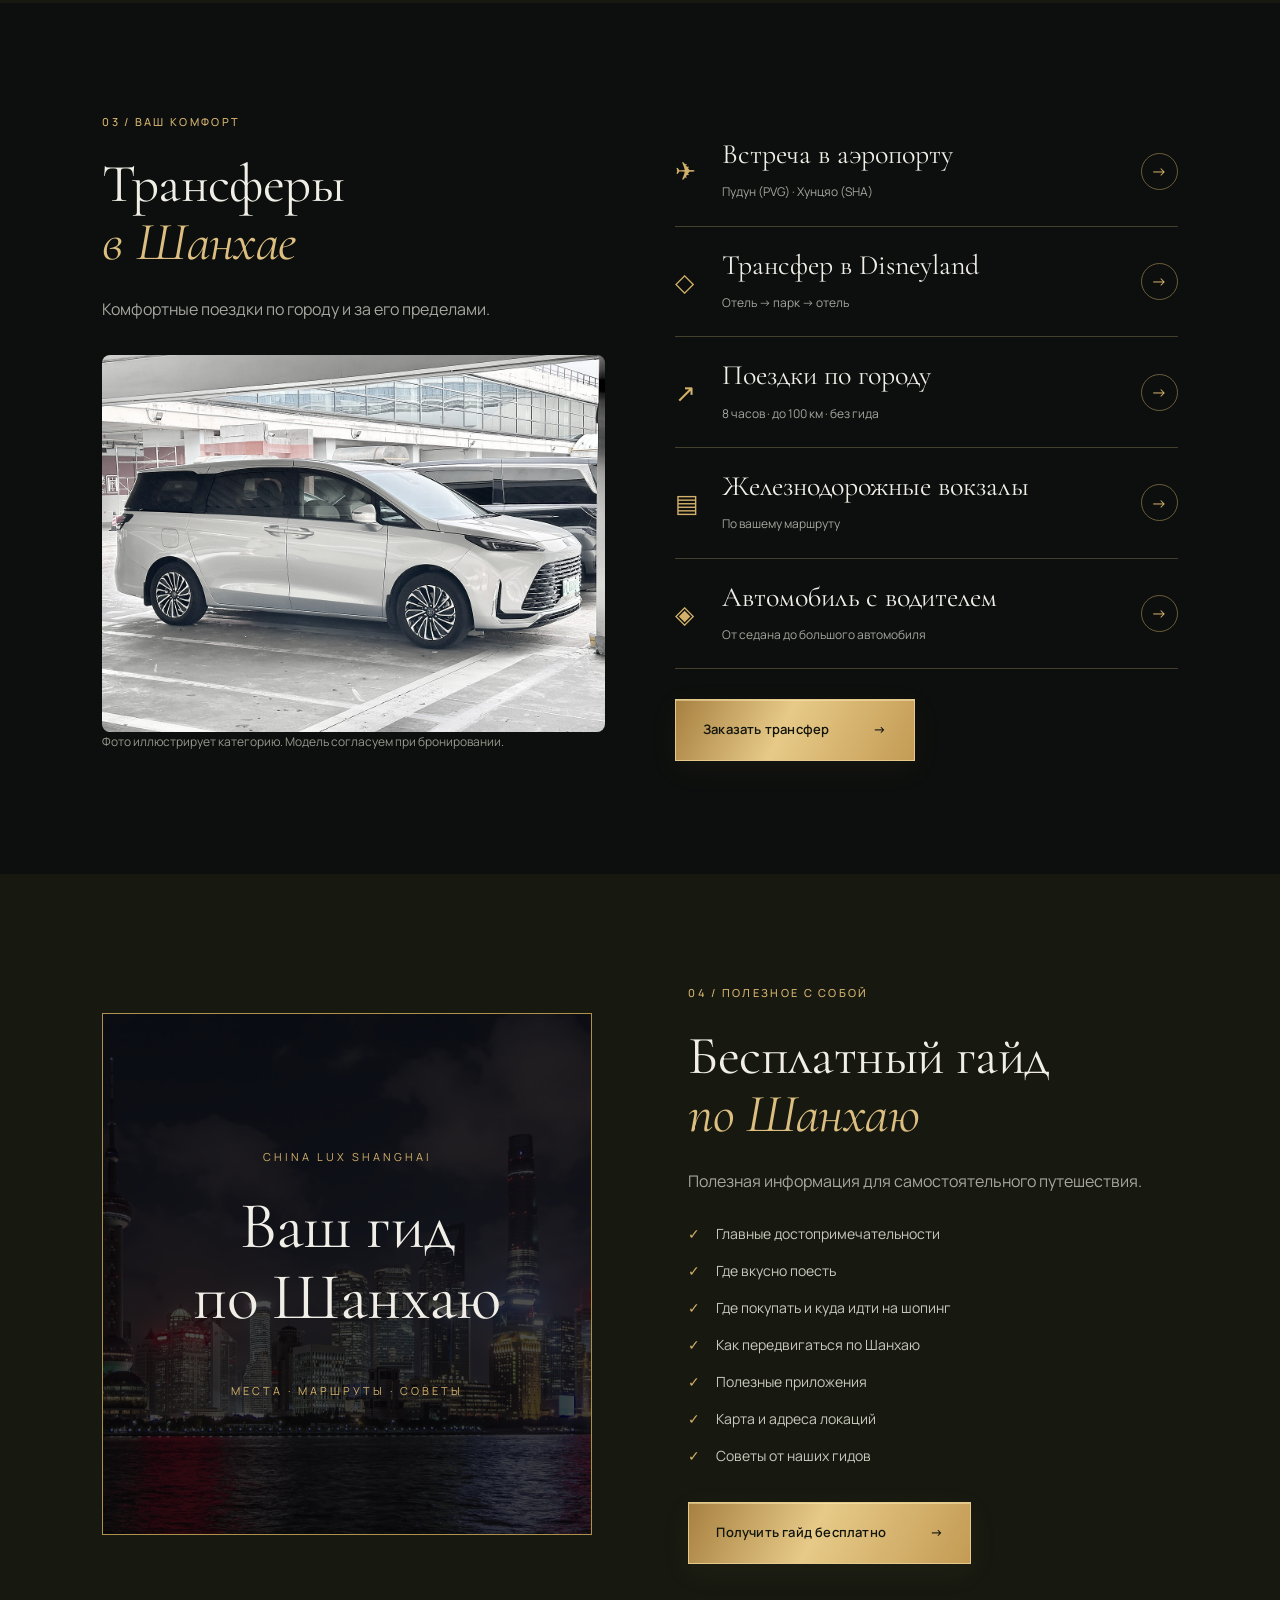
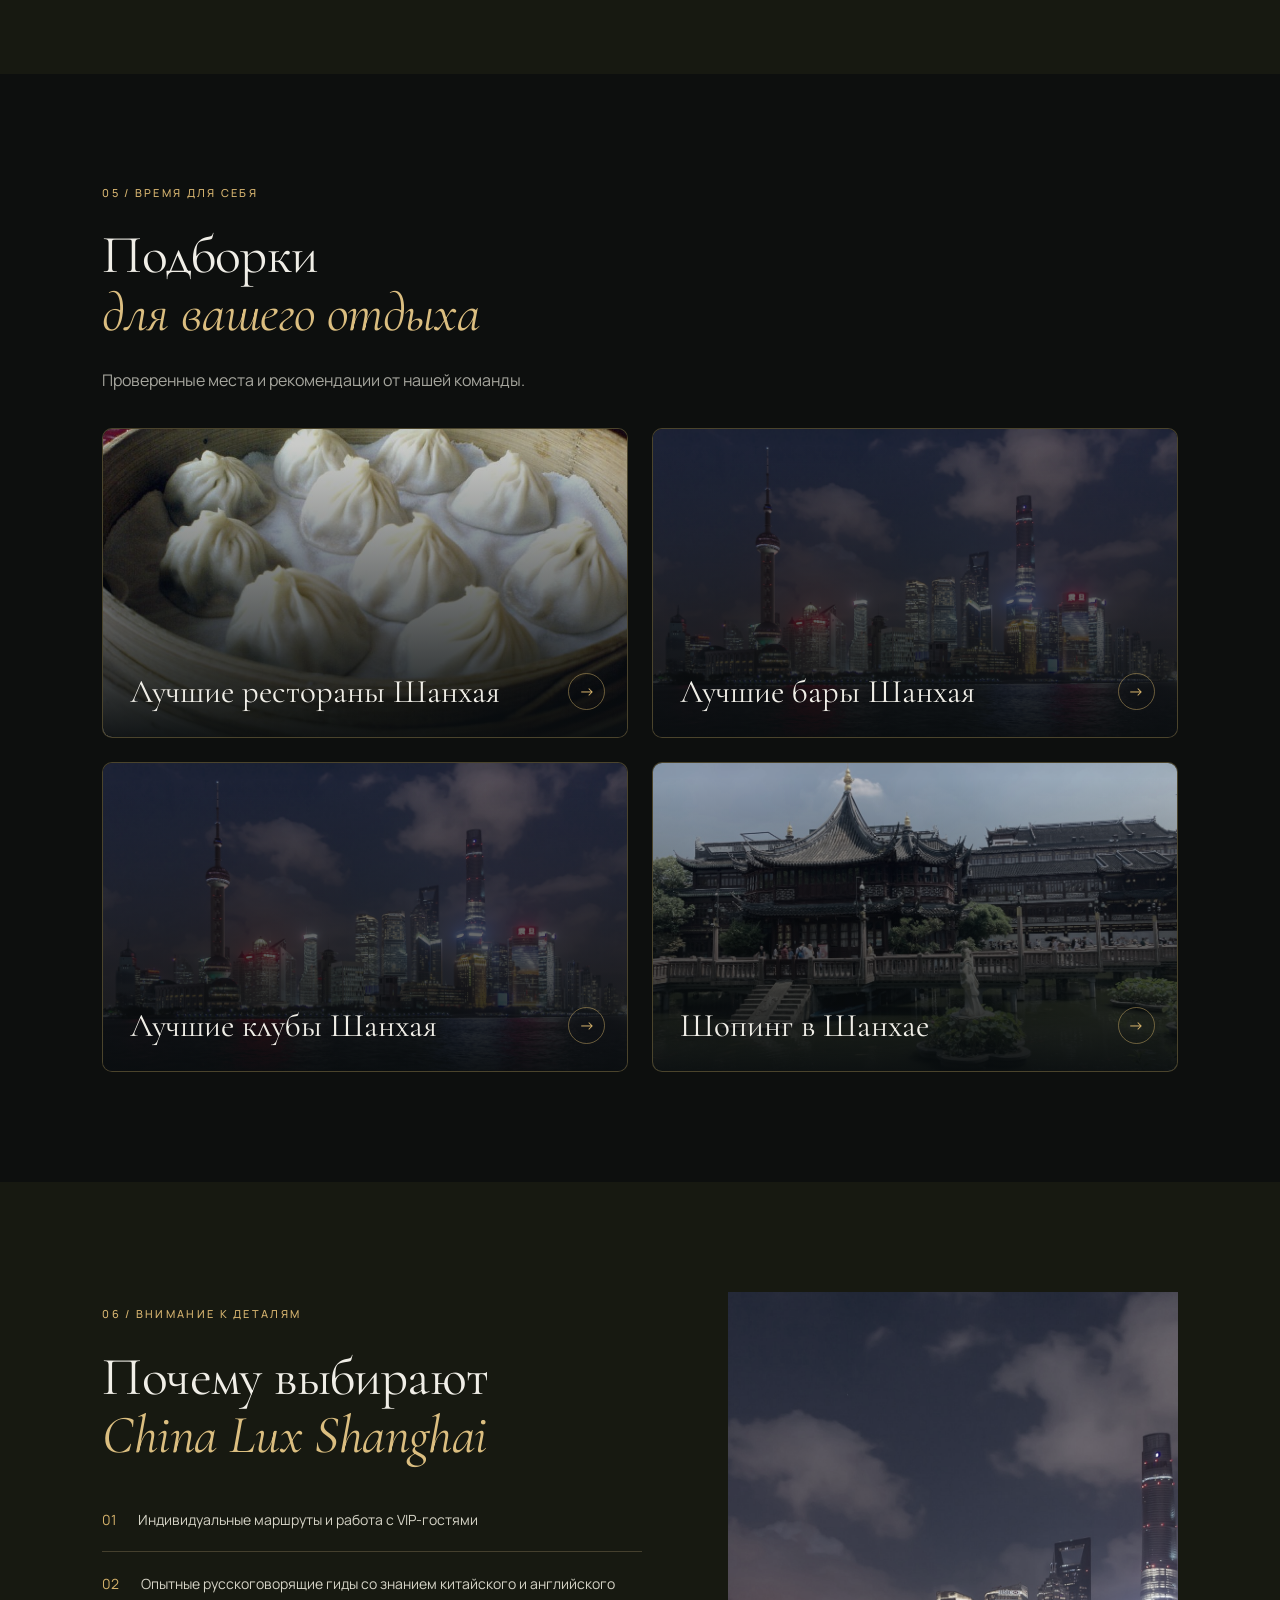
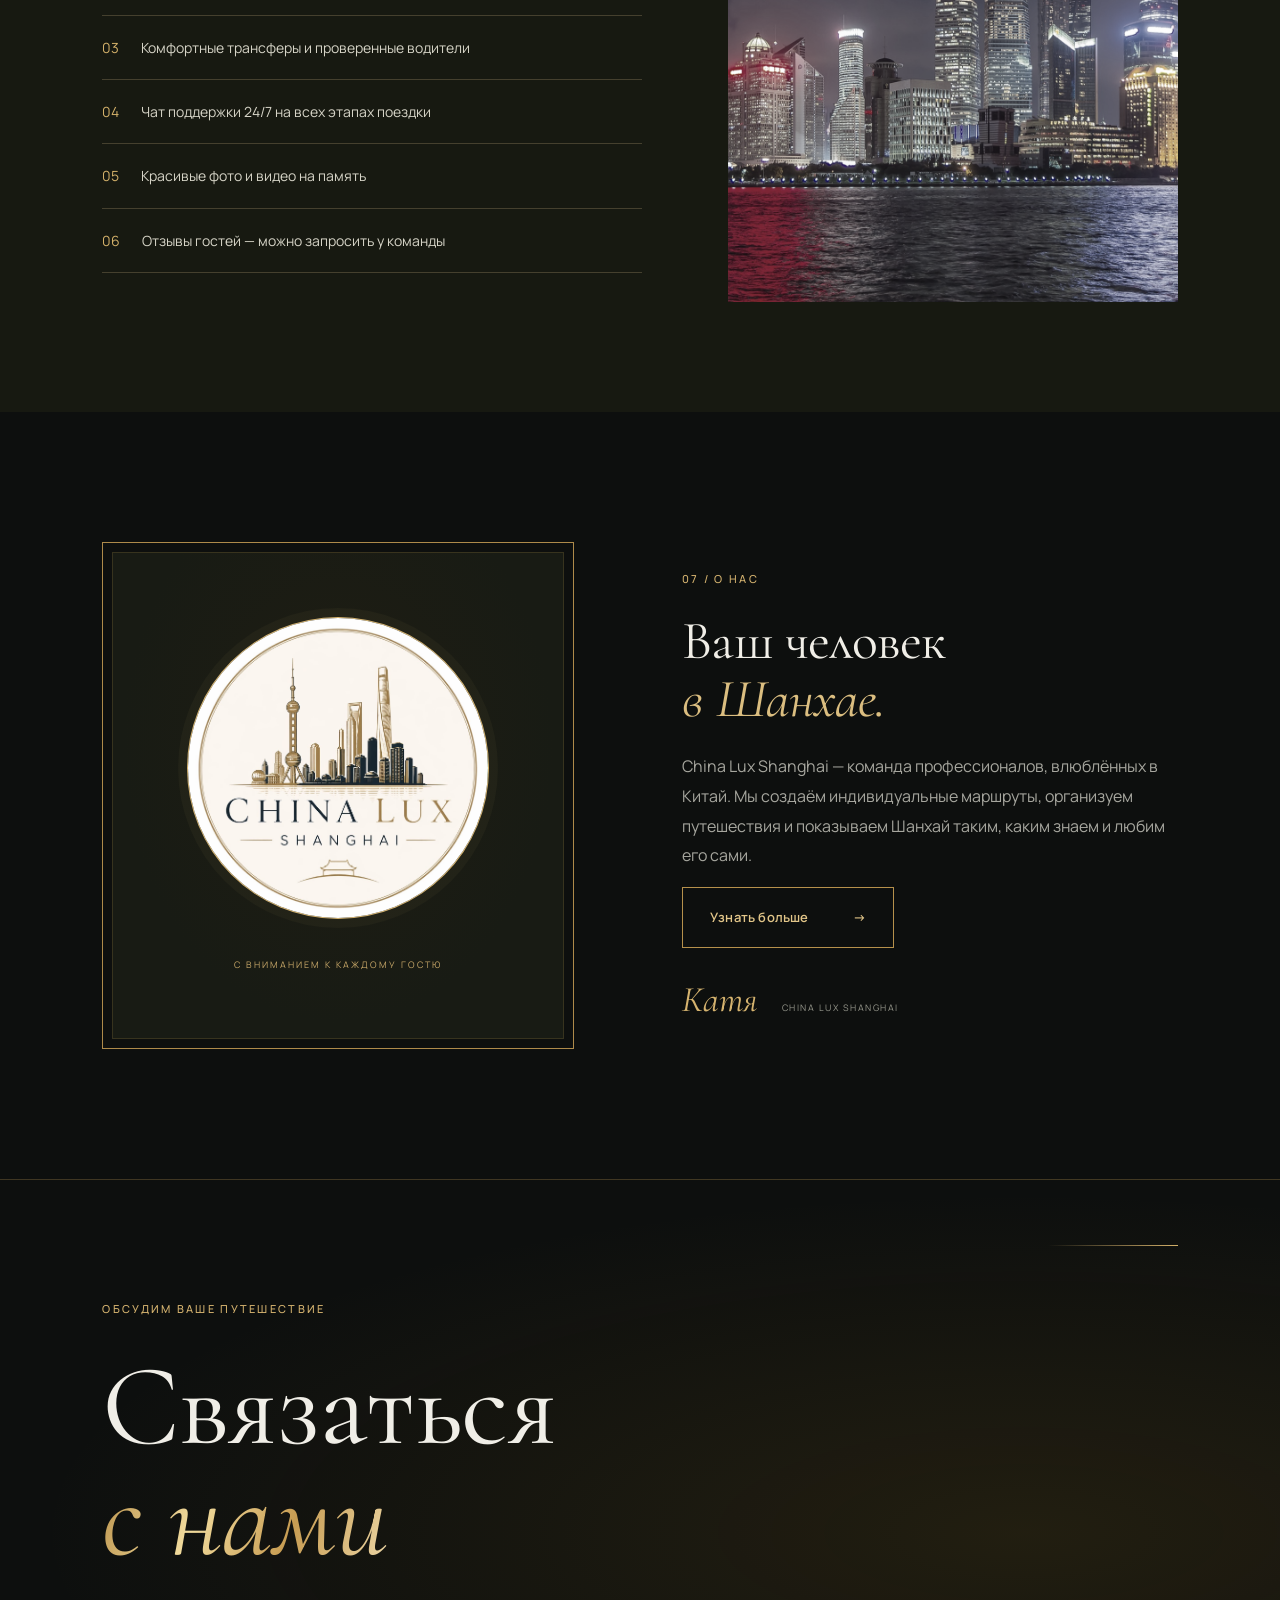
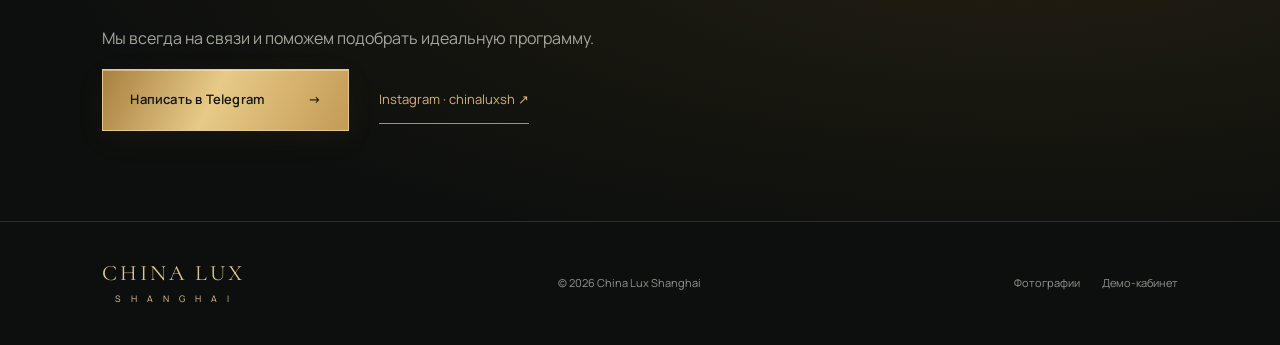
==== commit 5ff55670: "Build source-based tour catalog, transfer rates and nested travel pages" ====
--- a/index.html
+++ b/index.html
@@ -1,13 +1,4 @@
 <!doctype html>
-<html lang="ru"><head><meta charset="utf-8"><meta name="viewport" content="width=device-width,initial-scale=1"><meta name="theme-color" content="#101110"><title>China Lux Shanghai — частные путешествия</title><meta name="description" content="Индивидуальные экскурсии по Шанхаю, путешествия по Китаю и персональное сопровождение с Катей. China Lux Shanghai."><link rel="icon" href="assets/china-lux-logo.jpg"><link rel="stylesheet" href="style.css?v=20261004-gold2"></head><body>
-<header class="site-header"><a class="brand" href="#" aria-label="China Lux Shanghai — главная"><img src="assets/china-lux-logo.jpg" alt="Логотип China Lux Shanghai" width="58" height="58"><span>CHINA LUX<small>S H A N G H A I</small></span></a><nav id="main-nav" aria-label="Основная навигация"><a href="#tours" data-tour-nav hidden>Экскурсии</a><a href="#services">Трансферы</a><a href="#about">О нас</a><a href="#contact">Контакты</a></nav><a class="header-contact" href="https://t.me/shanghai_russ" target="_blank" rel="noopener">Обсудить поездку <span>↗</span></a><button class="menu-toggle" aria-label="Открыть меню" aria-expanded="false" aria-controls="main-nav"><span></span><span></span></button></header>
-<main id="site">
-<section class="hero"><div class="hero-photo" role="img" aria-label="Вечерняя панорама Шанхая над рекой Хуанпу"></div><div class="hero-shade"></div><div class="hero-copy"><div class="eyebrow">CHINA LUX SHANGHAI · PRIVATE TRAVEL</div><h1>Шанхай.<br>Искусство<br><em>впечатлять.</em></h1><p>Шанхай в вашем ритме.<br>С вниманием к каждой детали.</p><a class="button gold" href="#contact">Обсудить путешествие <span>↗</span></a></div><div class="hero-caption"><span>THE BUND, SHANGHAI</span><span>31°13′ N &nbsp; 121°28′ E</span></div><div class="hero-bottom"><span>Частные маршруты.<br>Личное сопровождение.</span><a href="#intro">Откройте город с нами <span>↓</span></a></div></section>
-<section id="intro" class="intro section"><div class="eyebrow accent">ДРУГОЙ ВЗГЛЯД НА ГОРОД</div><div><h2>Большой город.<br><em>Только ваша история.</em></h2><p>Увидеть знаковые места. Свернуть на тихую улицу. Задержаться за ужином с видом на огни. Мы собираем Шанхай вокруг ваших интересов — без спешки и чужого расписания.</p></div><span class="intro-mark" aria-hidden="true">上海</span></section>
-<section id="tours" class="section collection" hidden><div class="section-heading"><div><div class="eyebrow accent">01 — ВАША КОЛЛЕКЦИЯ ВПЕЧАТЛЕНИЙ</div><h2>Город, который<br><em>раскрывается вам.</em></h2></div><p>От первого знакомства<br>до любимых мест, о которых знают свои.</p></div><div class="filters" role="group" aria-label="Фильтр экскурсий"><button class="active" data-filter="Все" aria-pressed="true">Все маршруты</button><button data-filter="Город" aria-pressed="false">Шанхай</button><button data-filter="Вечер" aria-pressed="false">После заката</button><button data-filter="За городом" aria-pressed="false">За городом</button></div><div id="tour-grid" class="tour-grid"></div><p class="note catalog-note">Знакомство с направлениями. Подробные программы и стоимость — по запросу.</p></section>
-<section id="services" class="section transfers"><div class="transfer-heading"><div class="eyebrow accent">01 — КОМФОРТ В КАЖДОЙ ДЕТАЛИ</div><h2>Ваше время —<br><em>самая большая<br>ценность.</em></h2><p>От встречи в аэропорту до поездки за город. Обсудим маршрут, время и подходящий формат автомобиля заранее.</p><a class="button outline" href="https://t.me/shanghai_russ" target="_blank" rel="noopener">Заказать трансфер <span>↗</span></a></div><div class="service-list"><a href="https://t.me/shanghai_russ" target="_blank" rel="noopener"><span class="service-number">01</span><div><h3>Аэропорт — ваш отель</h3><p>Спокойное начало и завершение путешествия.</p></div><span class="arrow">↗</span></a><a href="https://t.me/shanghai_russ" target="_blank" rel="noopener"><span class="service-number">02</span><div><h3>Поездки по городу</h3><p>Встречи, рестораны и планы на весь день.</p></div><span class="arrow">↗</span></a><a href="https://t.me/shanghai_russ" target="_blank" rel="noopener"><span class="service-number">03</span><div><h3>За пределами Шанхая</h3><p>Поездка в другой город в вашем ритме.</p></div><span class="arrow">↗</span></a><a href="https://t.me/shanghai_russ" target="_blank" rel="noopener"><span class="service-number">04</span><div><h3>Личное сопровождение</h3><p>Гид, переводчик и помощь с организацией.</p></div><span class="arrow">↗</span></a></div></section>
-<section class="interlude"><img src="assets/canal.jpg" alt="Канал и традиционные дома Чжуцзяцзяо" loading="lazy"><div><div class="eyebrow">ЗА ПРЕДЕЛАМИ ПРИВЫЧНОГО</div><h2>Иногда, чтобы увидеть больше,<br>нужно <em>замедлиться.</em></h2><a href="#contact" class="text-link" id="country-link">Обсудить поездку по Китаю <span>↗</span></a></div><span class="photo-label">ЧЖУЦЗЯЦЗЯО / 朱家角</span></section>
-<section id="about" class="section about"><div class="brand-panel"><img src="assets/china-lux-logo.jpg" alt="China Lux Shanghai — фирменный знак" loading="lazy"><span>PERSONAL JOURNEYS, THOUGHTFULLY CURATED</span></div><div class="about-copy"><div class="eyebrow accent">02 — CHINA LUX SHANGHAI</div><h2>За каждым маршрутом —<br><em>личное отношение.</em></h2><p>Меня зовут Катя. Я помогаю знакомиться с Шанхаем так, чтобы за красивыми видами вы почувствовали настоящий город.</p><p>Для кого-то это первая прогулка по набережной. Для другого — архитектура старых кварталов, местная кухня или день вдали от мегаполиса. Начнём с того, что интересно именно вам.</p><a class="text-link" href="https://t.me/shanghai_russ" target="_blank" rel="noopener">Познакомиться с Катей <span>↗</span></a><div class="signature">Катя <span>CHINA LUX SHANGHAI</span></div></div></section>
-<section class="section concierge"><div class="eyebrow accent">ЛИЧНЫЙ ШАНХАЙ</div><div class="section-heading"><h2>Не только маршруты.<br><em>Вкус к путешествиям.</em></h2><p>Ужин с видом, вечерний выход или шопинг.<br>Расскажите о ваших планах — обсудим детали.</p></div><div class="concierge-links"><a href="https://t.me/shanghai_russ" target="_blank" rel="noopener"><span>01</span><h3>Рестораны</h3><span>↗</span></a><a href="https://t.me/shanghai_russ" target="_blank" rel="noopener"><span>02</span><h3>Вечерний город</h3><span>↗</span></a><a href="https://t.me/shanghai_russ" target="_blank" rel="noopener"><span>03</span><h3>Шопинг</h3><span>↗</span></a></div></section>
-<section class="contact section" id="contact"><div class="eyebrow accent">ВАШЕ ПУТЕШЕСТВИЕ НАЧИНАЕТСЯ С РАЗГОВОРА</div><h2>До встречи<br><em>в Шанхае.</em></h2><div class="contact-bottom"><p>Расскажите о датах, интересах и пожеланиях.<br>Вместе найдём ваш формат путешествия.</p><a class="button gold" href="https://t.me/shanghai_russ" target="_blank" rel="noopener">Написать в Telegram <span>↗</span></a><button class="text-link" id="plan">Подобрать маршрут <span>↗</span></button></div></section>
-</main><section id="admin" hidden></section><footer><a class="brand" href="#"><span>CHINA LUX<small>S H A N G H A I</small></span></a><span>© 2026 China Lux Shanghai</span><div><a href="credits.html">Фотографии</a><a href="#admin">Демо-кабинет</a></div></footer><dialog id="modal" aria-label="Информация о путешествии"><button class="close" aria-label="Закрыть">×</button><div id="modal-content"></div></dialog><div id="toast" role="status"></div><script src="app.js?v=20261004-gold2"></script></body></html>
+<html lang="ru"><head><meta charset="utf-8"><meta name="viewport" content="width=device-width,initial-scale=1"><meta name="theme-color" content="#101110"><title>China Lux Shanghai — частные путешествия</title><meta name="description" content="Индивидуальные экскурсии по Шанхаю, путешествия по Китаю и персональное сопровождение с Катей. China Lux Shanghai."><link rel="icon" href="assets/china-lux-logo.jpg"><link rel="stylesheet" href="style.css?v=20261006-catalog"></head><body>
+<header class="site-header"><a class="brand" href="#/" aria-label="China Lux Shanghai — главная"><img src="assets/china-lux-logo.jpg" alt="Логотип China Lux Shanghai" width="58" height="58"><span>CHINA LUX<small>S H A N G H A I</small></span></a><nav id="main-nav" aria-label="Основная навигация"><a href="#/tours">Экскурсии</a><a href="#/cities">Другие города</a><a href="#/transfers">Трансферы</a><a href="#/guide">Гайд</a><a href="#/selections">Подборки</a><a href="#/about">О нас</a><a href="#/contact">Контакты</a></nav><a class="header-contact" href="https://t.me/shanghai_russ" target="_blank" rel="noopener">Обсудить поездку <span>↗</span></a><button class="menu-toggle" aria-label="Открыть меню" aria-expanded="false" aria-controls="main-nav"><span></span><span></span></button></header>
+<main id="site"></main><noscript><p>Для просмотра каталога включите JavaScript. Связаться с нами: <a href="https://t.me/shanghai_russ">Telegram</a>.</p></noscript><section id="admin" hidden></section><footer><a class="brand" href="#/"><span>CHINA LUX<small>S H A N G H A I</small></span></a><span>© 2026 China Lux Shanghai</span><div><a href="credits.html">Фотографии</a><a href="#admin">Демо-кабинет</a></div></footer><dialog id="modal" aria-label="Информация о путешествии"><button class="close" aria-label="Закрыть">×</button><div id="modal-content"></div></dialog><div id="toast" role="status"></div><script src="catalog.js?v=20261006-catalog"></script><script src="app.js?v=20261006-catalog"></script></body></html>
--- a/style.css
+++ b/style.css
@@ -18,3 +18,7 @@
 .concierge{background:#171911}.concierge-links a{border-top-color:#a98c4e80}.contact{position:relative;background:radial-gradient(ellipse at 80% 55%,#9d761e25,transparent 68%);border-top:1px solid #b392504d}.contact:before{content:'';position:absolute;right:8%;top:65px;width:130px;height:1px;background:linear-gradient(90deg,transparent,#d4b16a)}footer{border-color:#9c7d424a}
 .admin-empty{margin-top:30px;background:#171a13;border-color:#7e673e}.admin-empty h3{font:32px var(--serif);color:var(--gold)}.admin-empty p{font-size:14px;margin:0}
 @media(max-width:700px){.hero:after{inset:15px}.hero-shade{background:linear-gradient(90deg,#090d0dd4,#302a0e21),linear-gradient(0deg,#0d0f0e,transparent 38%)}.brand-panel{padding:45px 25px}.contact:before{width:65px;top:35px;right:7%}}
+/* Catalog navigation and service detail pages */
+.page-heading h1{font:400 clamp(46px,5.5vw,82px)/1.05 var(--serif);letter-spacing:-1px;margin:0 0 25px}.page-heading p{max-width:760px}.inner-page{min-height:75vh;padding-top:45px}.narrow{max-width:1050px}.back-link{display:inline-block;color:var(--gold);font-size:13px;margin-bottom:38px}.page-heading{margin-bottom:40px}.quick-nav{display:grid;grid-template-columns:repeat(4,1fr);padding:25px 8%;gap:25px;border-bottom:1px solid #8e733b55}.quick-nav a{display:flex;align-items:center;justify-content:center;gap:16px;font-size:13px;color:#d1c6ae}.quick-nav a>span{color:var(--gold);font-size:28px}.catalog-grid{display:grid;grid-template-columns:repeat(2,minmax(0,1fr));gap:24px;margin-top:32px}.catalog-card{position:relative;display:block;overflow:hidden;min-height:310px;border:1px solid #a58a505c;border-radius:10px;background:#191c17}.catalog-card>img{position:absolute;inset:0;width:100%;height:100%;object-fit:cover;filter:saturate(.55) brightness(.8);transition:transform .6s}.catalog-card:hover>img{transform:scale(1.04)}.card-shade{position:absolute;inset:0;background:linear-gradient(0deg,#090d0ff2,transparent 95%)}.card-text{position:absolute;bottom:27px;left:27px;right:75px}.card-text h3{font:400 33px/1.08 var(--serif);margin:10px 0 0}.card-text small{font-size:11px;color:#e2cfaa}.card-arrow{display:grid;place-items:center;min-width:37px;height:37px;border:1px solid #c5a86580;border-radius:50%;color:var(--gold)}.catalog-card>.card-arrow{position:absolute;right:22px;bottom:27px}.home-cities,.guide-section,.why-section{background:#171911;max-width:none}.transfer-section{display:grid;grid-template-columns:1fr 1fr;gap:70px;align-items:center}.transfer-photo{width:100%;max-height:380px;object-fit:cover;border-radius:8px;filter:saturate(.45);margin-top:30px}.transfer-link{display:flex;align-items:center;gap:22px;padding:22px 0;border-bottom:1px solid var(--line)}.transfer-link h3{font:28px/1.15 var(--serif);margin:0 0 7px}.transfer-link small{font-size:12px;color:var(--muted)}.transfer-link .card-arrow{margin-left:auto}.transfer-icon{color:var(--gold);font-size:25px;min-width:25px}.transfer-section .button{margin-top:30px}.guide-section{display:grid;grid-template-columns:1fr 1fr;gap:9%;align-items:center}.guide-art{position:relative;min-height:520px;border:1px solid #af914e;overflow:hidden}.guide-art>img{position:absolute;inset:0;height:100%;width:100%;object-fit:cover;filter:brightness(.3) saturate(.5)}.guide-art>div{position:relative;min-height:520px;display:flex;flex-direction:column;align-items:center;justify-content:center;text-align:center;padding:30px;gap:25px}.guide-art small,.guide-art span{font-size:11px;letter-spacing:3px;color:var(--gold)}.guide-art h2{font-size:66px}.check-list{padding:0;list-style:none;margin:25px 0 35px}.check-list li{font-size:14px;margin:14px 0;padding-left:28px;position:relative;color:#c9c8bc}.check-list li:before{content:'✓';position:absolute;left:0;color:var(--gold)}.why-section{display:grid;grid-template-columns:1.2fr 1fr;gap:8%;align-items:center}.why-section>img{width:100%;height:610px;object-fit:cover;filter:saturate(.35)}.benefits{padding:0;list-style:none}.benefits li{display:flex;gap:22px;padding:20px 0;border-bottom:1px solid var(--line);font-size:14px;color:#d6d4c7}.benefits li>span{color:var(--gold)}.contact-actions{display:flex;gap:30px;align-items:center}.detail-layout{display:grid;grid-template-columns:1.15fr 1fr;gap:55px;align-items:start}.detail-cover{width:100%;height:420px;object-fit:cover;border-radius:9px;filter:saturate(.6)}.detail-intro{padding-top:35px}.detail-intro .page-heading h1{font-size:53px}.facts{display:grid;grid-template-columns:1fr 1fr;gap:16px;color:#c2b18d;font-size:13px;margin:25px 0}.booking-panel{background:#191c16;border:1px solid #6d5b35;padding:30px;position:sticky;top:25px}.price-list{margin:20px 0 28px}.price-list>div{display:flex;justify-content:space-between;align-items:baseline;gap:22px;padding:18px 0;border-bottom:1px solid #4d4533}.price-list span{font-size:14px;color:#c9c9bc}.price-list strong{font-size:18px;color:#e5c47e;font-weight:500;white-space:nowrap}.booking-panel .button{width:100%}.booking-note{display:block;font-size:11px;color:var(--muted);margin-top:18px}.variant-grid{display:grid;grid-template-columns:1fr 1fr;gap:12px}.variant{padding:17px;background:#b69b4720;border:1px solid #a68a4b;display:grid;gap:8px}.variant>span{font:32px var(--serif)}.variant strong{color:var(--gold);font-weight:500}.variant small{font-size:10px;color:#aaa994}.program{margin:45px 0 25px;border-top:1px solid #817044;border-bottom:1px solid #817044;padding:25px 0;scroll-margin-top:25px}.program summary{font:32px var(--serif);cursor:pointer;list-style:none;display:flex;justify-content:space-between;gap:20px}.program summary span{color:var(--gold)}.program[open] summary{margin-bottom:30px}.prose{max-width:850px}.prose p{font-size:16px;line-height:1.9}.prose h3{font:32px/1.2 var(--serif);color:#d6b97c;margin:30px 0 15px}.private-note{padding:28px;background:#b89b4410;border-left:2px solid var(--gold);margin:30px 0}.private-note h3{font:30px var(--serif);margin-bottom:12px}.private-note p{margin:0;font-size:14px}.rates-grid{display:grid;grid-template-columns:repeat(3,1fr);gap:22px}.rate-card{border:1px solid #806a3c;padding:25px;background:#1b1e16}.rate-card h3{font:30px var(--serif);margin-bottom:14px}.rate-card .price-list strong{font-size:16px}.rate-card .price-list span{font-size:12px}.rate-card .button{font-size:12px;padding:15px;gap:10px}.request-actions{display:flex;gap:15px;flex-wrap:wrap;margin:20px 0}#request-text{min-height:190px}.admin-shell textarea[name=route]{min-height:220px}@media(max-width:1000px){.rates-grid{grid-template-columns:1fr}.rate-card{max-width:none}.detail-layout{gap:30px}.detail-intro .page-heading h1{font-size:43px}.transfer-section{gap:35px}.booking-panel{padding:22px}.catalog-card{min-height:280px}.card-text h3{font-size:29px}.guide-art h2{font-size:50px}}@media(max-width:700px){.quick-nav{padding:20px 6%;gap:10px}.quick-nav a{flex-direction:column;gap:6px;font-size:9px;text-align:center}.quick-nav a>span{font-size:25px}.catalog-grid{grid-template-columns:1fr;gap:15px;margin-top:26px}.catalog-card{min-height:220px;border-radius:9px}.card-text{left:20px;bottom:22px;right:65px}.card-text h3{font-size:28px}.catalog-card>.card-arrow{right:17px;bottom:22px}.card-text small{font-size:10px}.transfer-section,.guide-section,.why-section,.detail-layout{grid-template-columns:1fr;gap:32px}.transfer-photo{height:280px}.transfer-section .button{width:100%;margin-top:30px}.transfer-link{padding:21px 0;gap:16px}.transfer-link h3{font-size:26px}.guide-art,.guide-art>div{min-height:390px}.guide-art h2{font-size:55px}.why-section>img{height:370px}.contact-actions{flex-direction:column;align-items:stretch}.contact-actions .text-link{align-self:start}.inner-page{padding-top:30px}.page-heading h1{font-size:45px}.page-heading{margin-bottom:30px}.detail-cover{height:290px}.detail-intro{padding-top:26px}.detail-intro .page-heading h1{font-size:40px}.booking-panel{position:static;padding:23px}.facts{font-size:11px;gap:14px}.program summary{font-size:27px}.prose p{font-size:15px}.prose h3{font-size:28px}.price-list>div{gap:15px}.price-list strong{font-size:17px}.price-list span{font-size:13px}.variant-grid{gap:10px}.variant{padding:15px 12px}.variant strong{font-size:15px}.private-note{padding:23px}.rate-card{padding:23px}.back-link{margin-bottom:30px}}
+@media(min-width:701px){.hero{min-height:840px}.hero-copy{padding-top:65px}nav{gap:22px;font-size:13px}}
+@media(min-width:701px) and (max-width:1300px){.header-contact{display:none}}
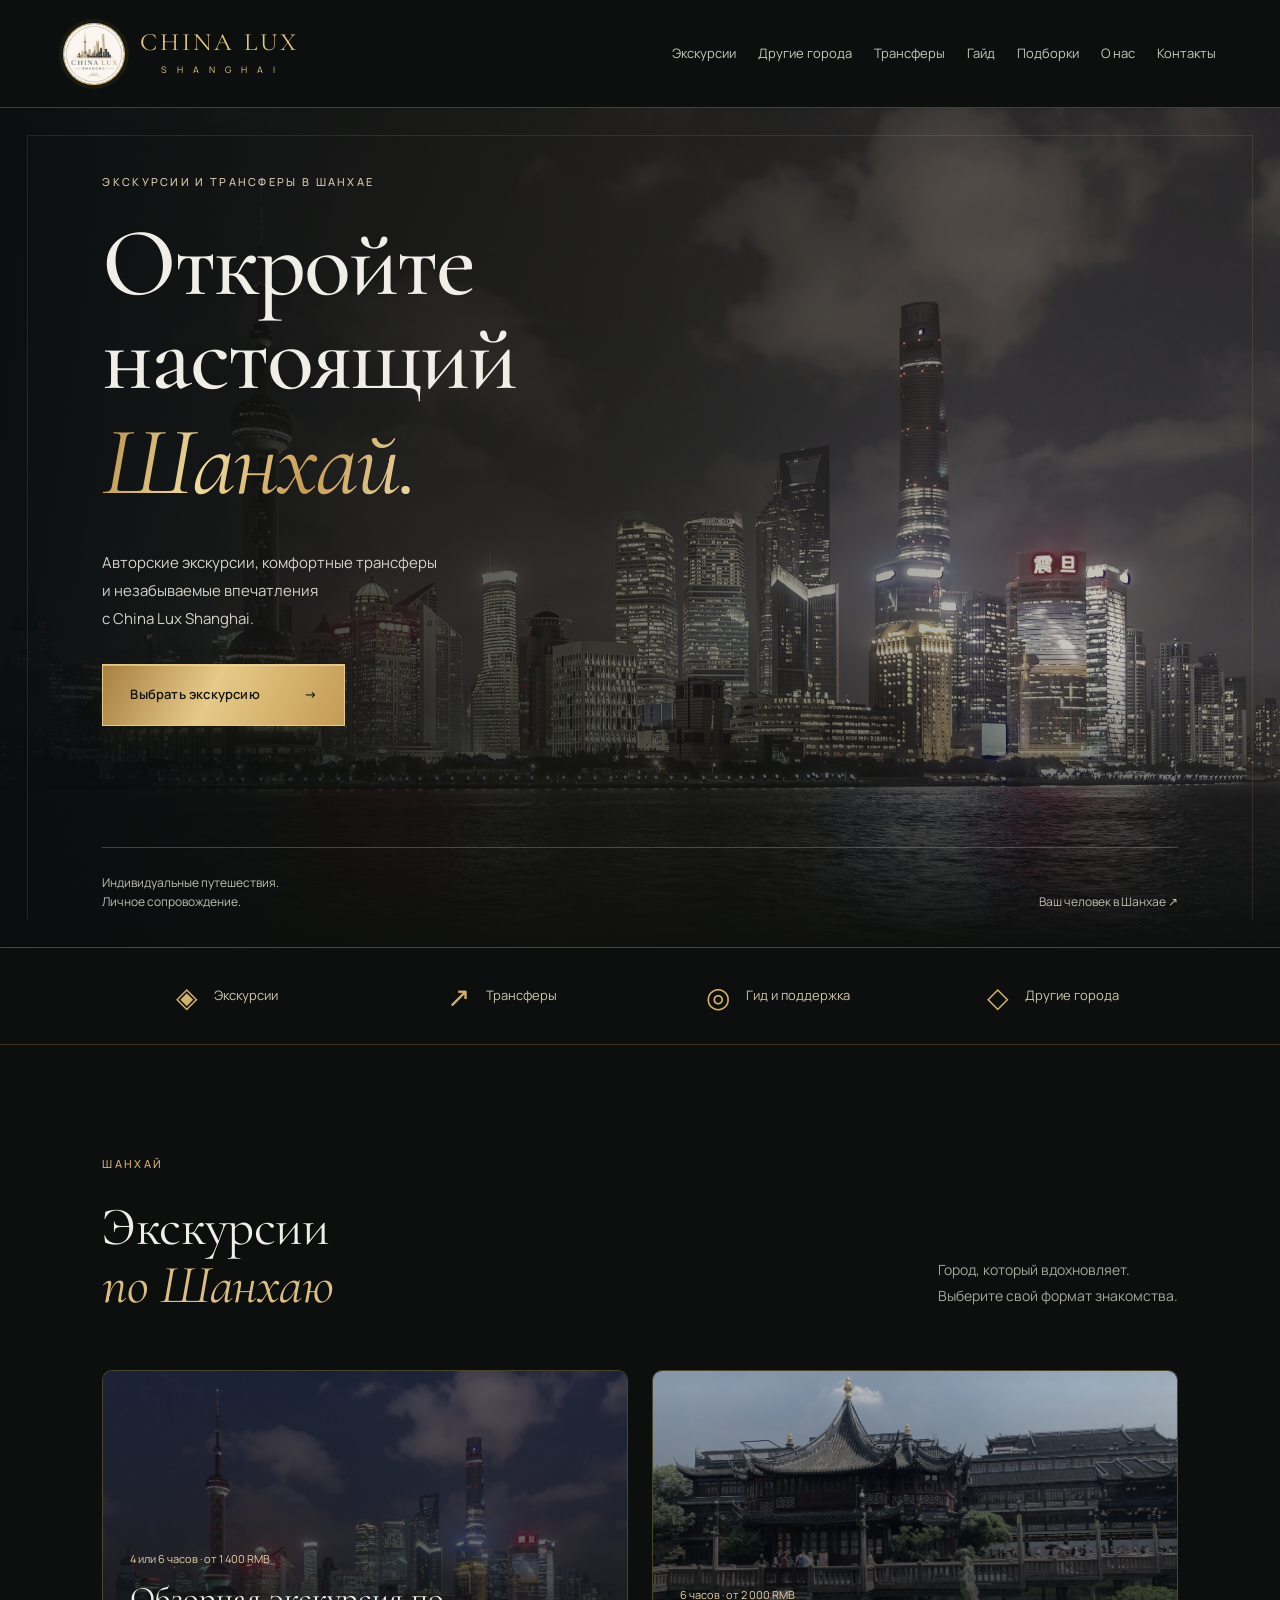
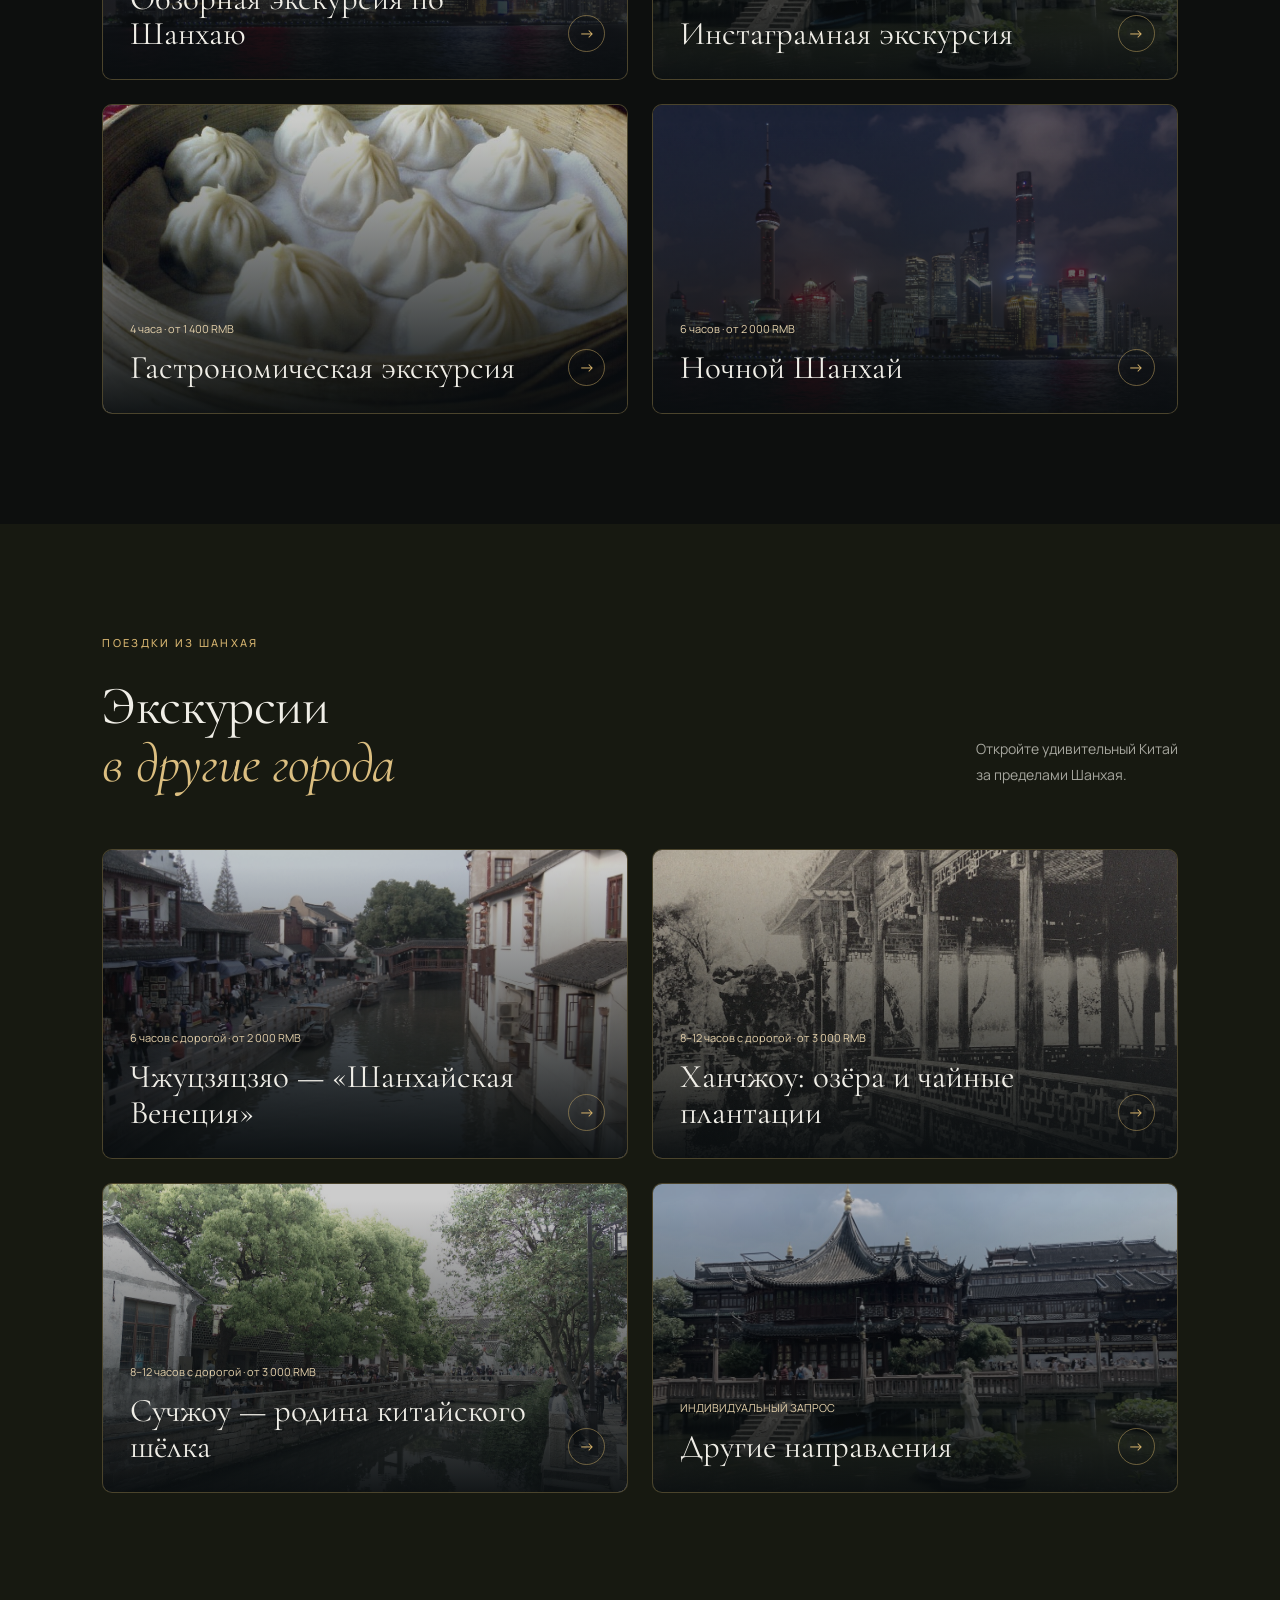
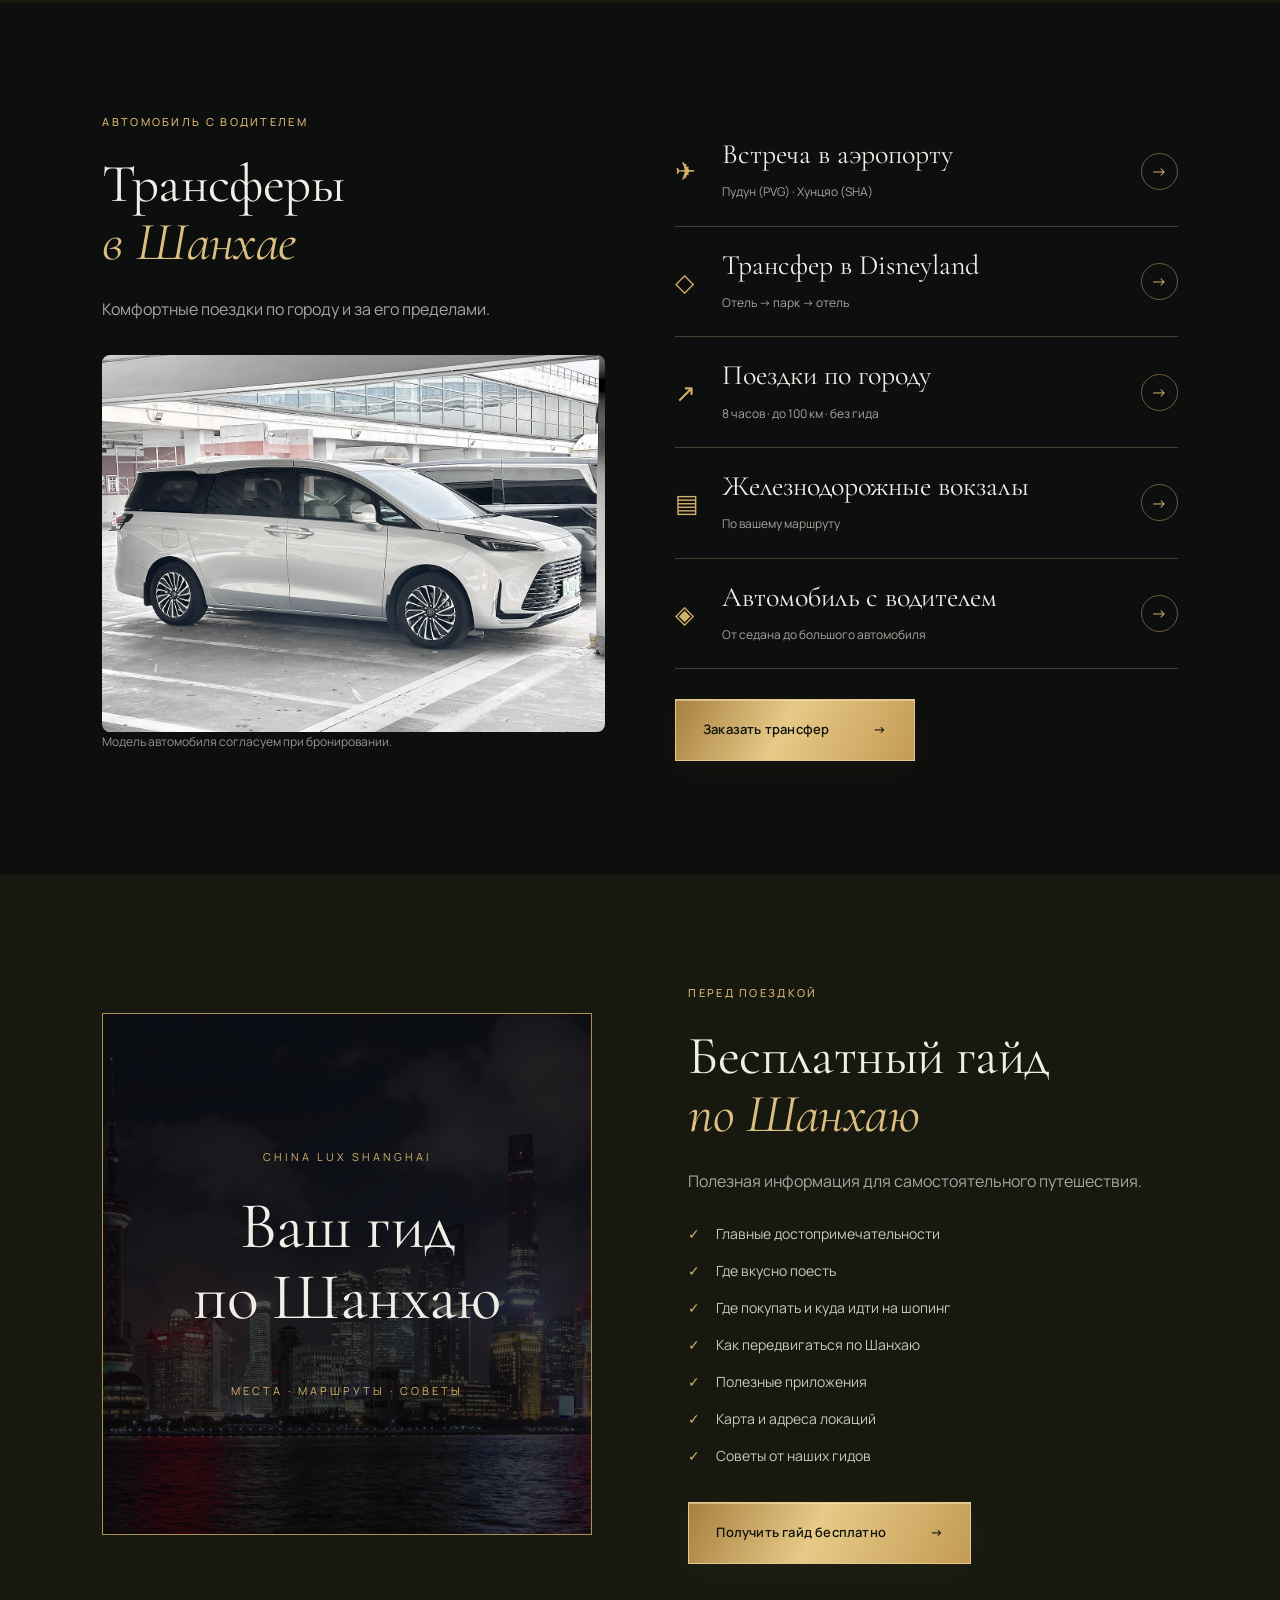
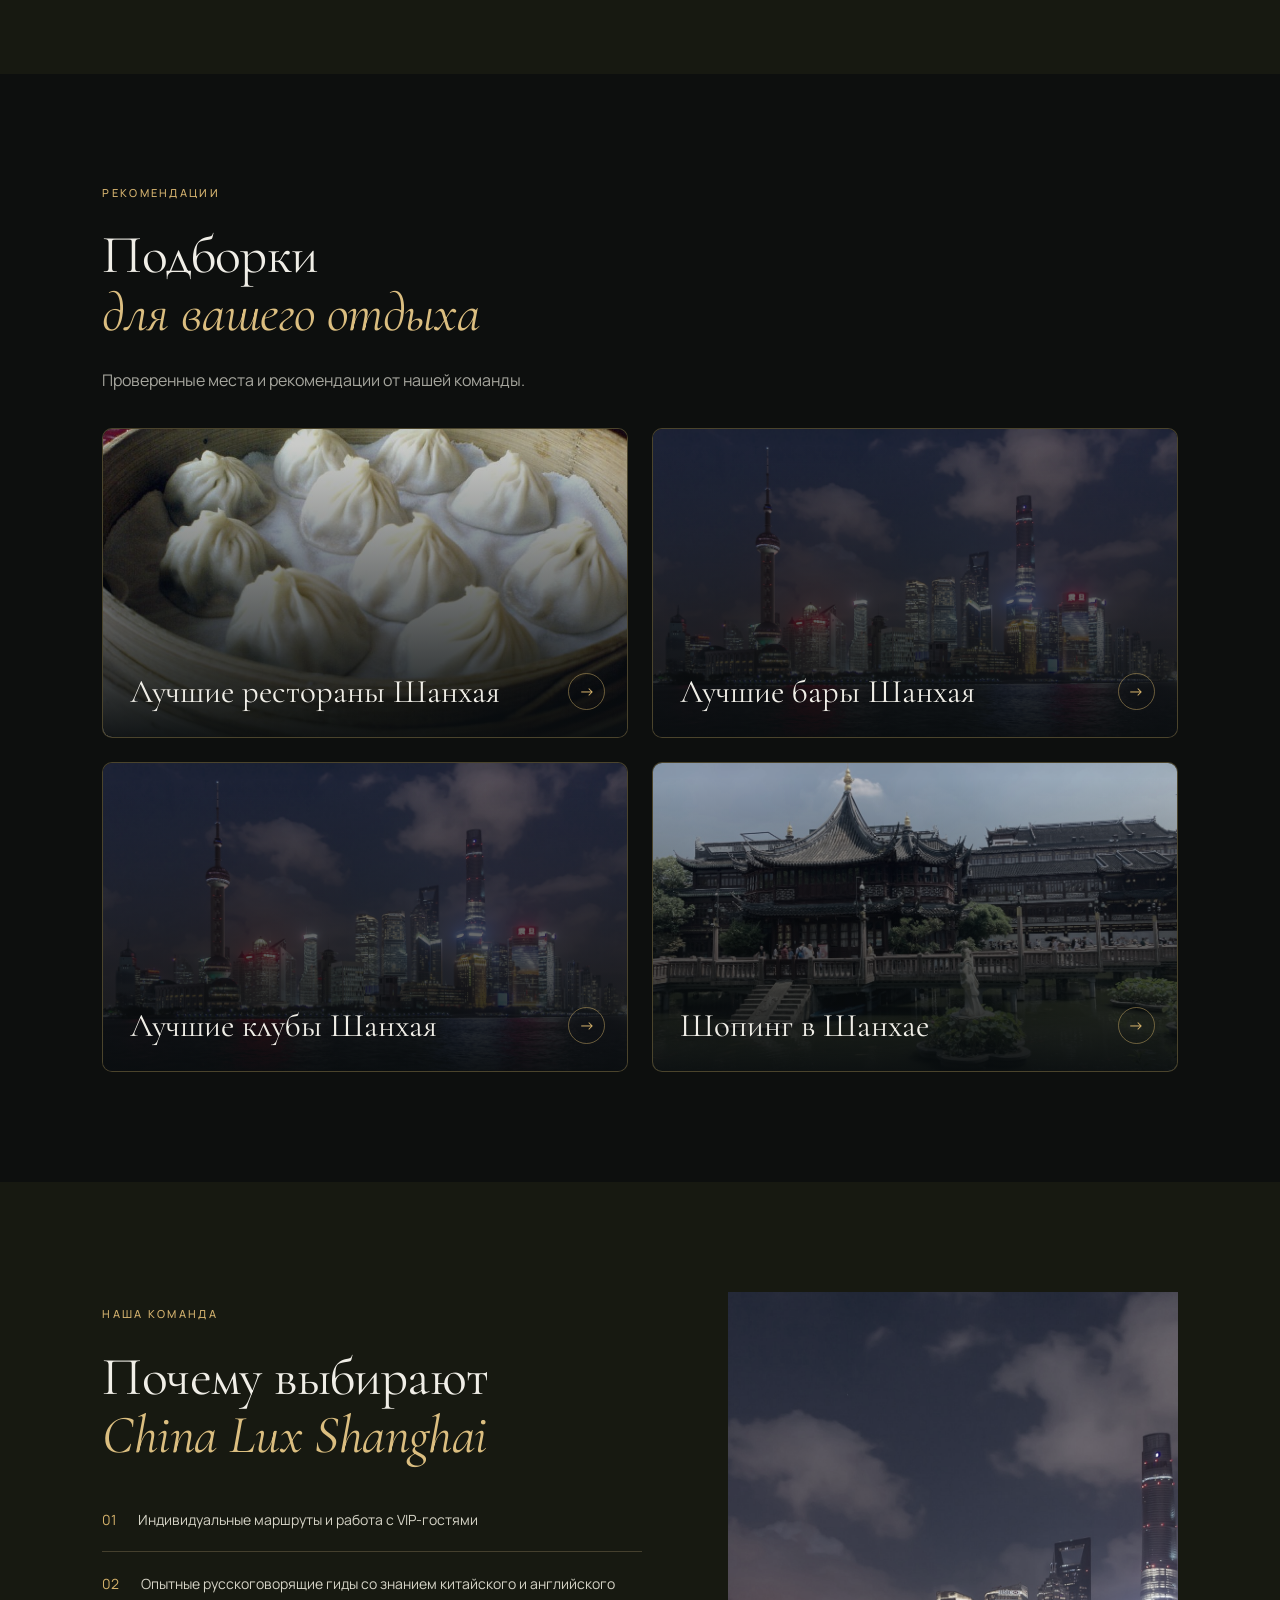
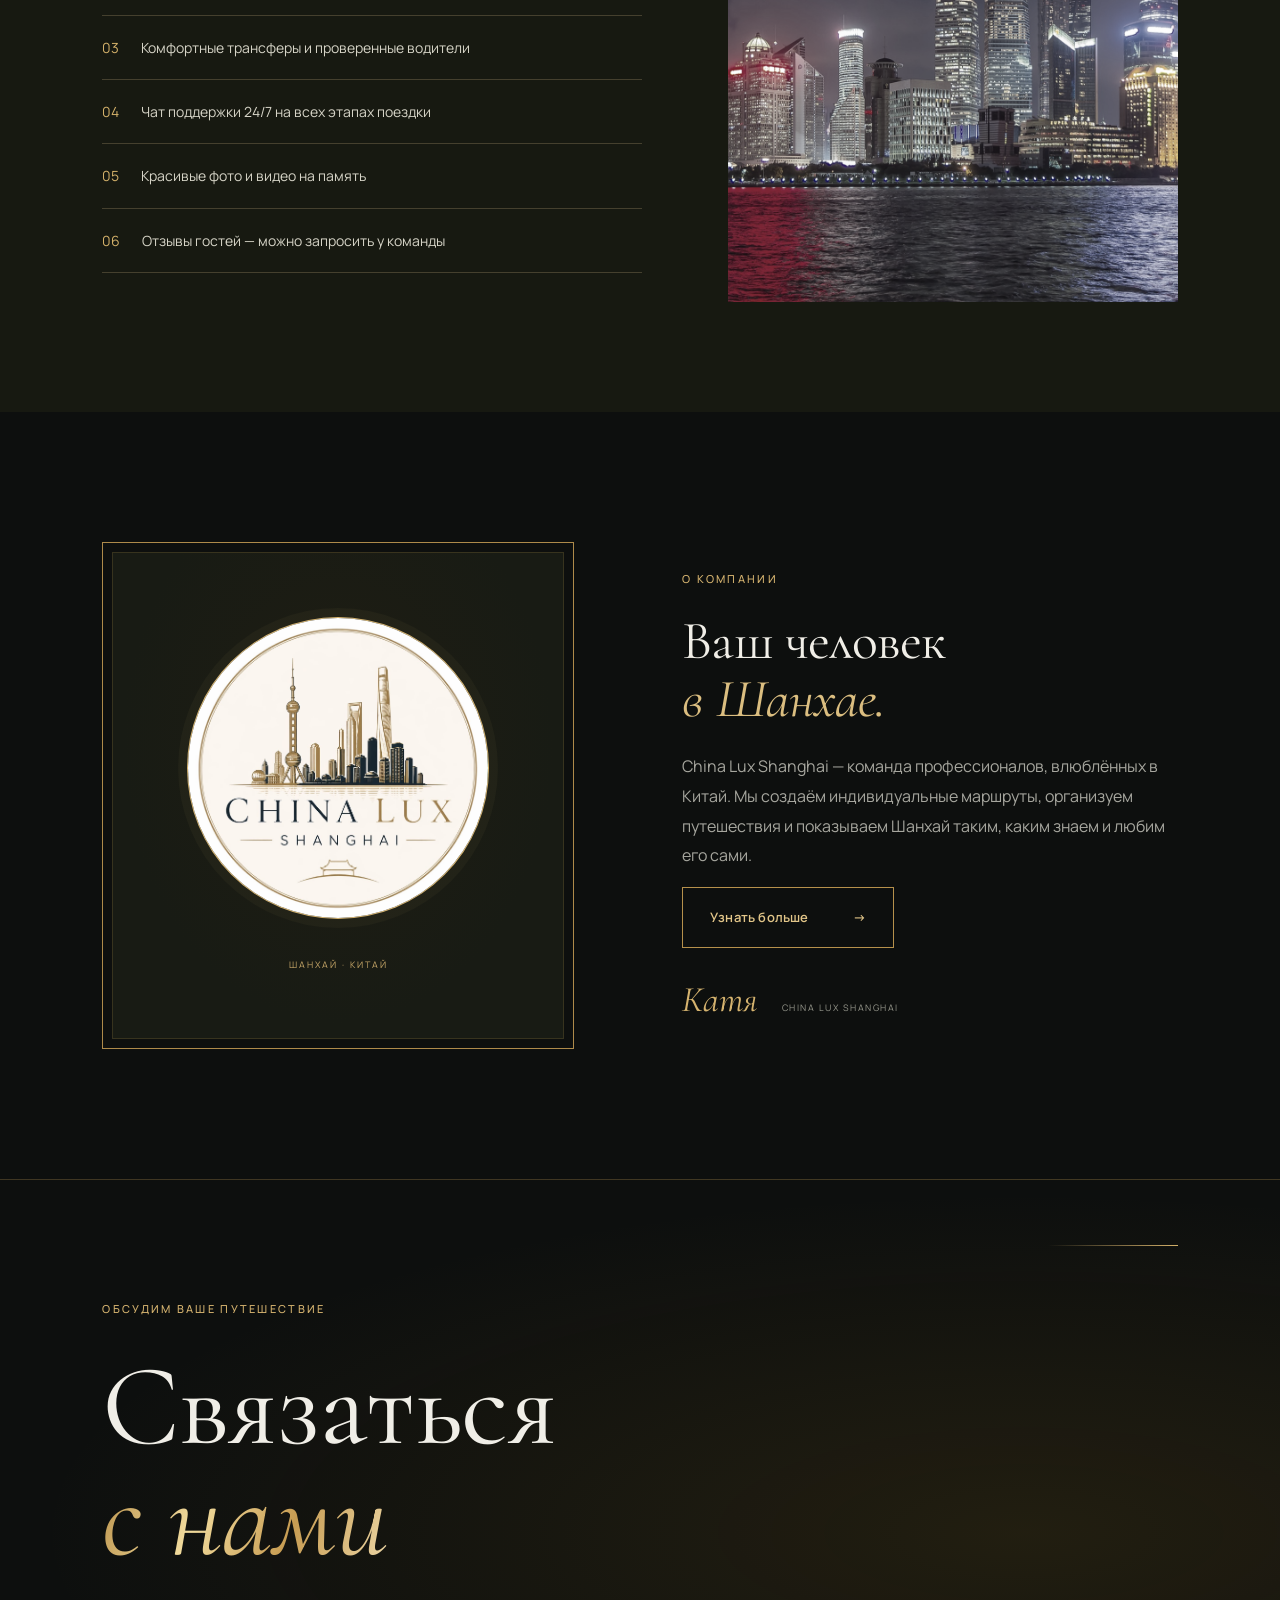
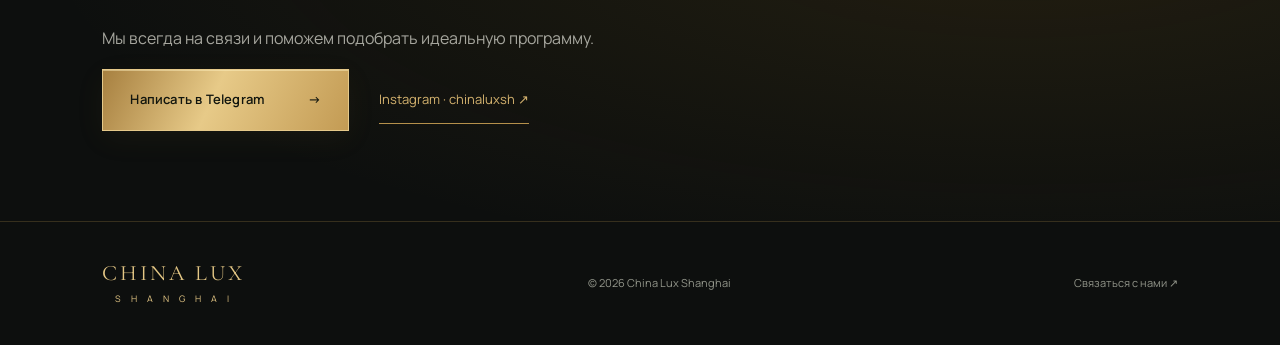
==== commit 410048e0: "Clean public footer and simplify site copy" ====
--- a/index.html
+++ b/index.html
@@ -1,4 +1,4 @@
 <!doctype html>
-<html lang="ru"><head><meta charset="utf-8"><meta name="viewport" content="width=device-width,initial-scale=1"><meta name="theme-color" content="#101110"><title>China Lux Shanghai — частные путешествия</title><meta name="description" content="Индивидуальные экскурсии по Шанхаю, путешествия по Китаю и персональное сопровождение с Катей. China Lux Shanghai."><link rel="icon" href="assets/china-lux-logo.jpg"><link rel="stylesheet" href="style.css?v=20261006-catalog"></head><body>
+<html lang="ru"><head><meta charset="utf-8"><meta name="viewport" content="width=device-width,initial-scale=1"><meta name="theme-color" content="#101110"><title>China Lux Shanghai — частные путешествия</title><meta name="description" content="Индивидуальные экскурсии по Шанхаю, путешествия по Китаю и персональное сопровождение с Катей. China Lux Shanghai."><link rel="icon" href="assets/china-lux-logo.jpg"><link rel="stylesheet" href="style.css?v=20261006-clean"></head><body>
 <header class="site-header"><a class="brand" href="#/" aria-label="China Lux Shanghai — главная"><img src="assets/china-lux-logo.jpg" alt="Логотип China Lux Shanghai" width="58" height="58"><span>CHINA LUX<small>S H A N G H A I</small></span></a><nav id="main-nav" aria-label="Основная навигация"><a href="#/tours">Экскурсии</a><a href="#/cities">Другие города</a><a href="#/transfers">Трансферы</a><a href="#/guide">Гайд</a><a href="#/selections">Подборки</a><a href="#/about">О нас</a><a href="#/contact">Контакты</a></nav><a class="header-contact" href="https://t.me/shanghai_russ" target="_blank" rel="noopener">Обсудить поездку <span>↗</span></a><button class="menu-toggle" aria-label="Открыть меню" aria-expanded="false" aria-controls="main-nav"><span></span><span></span></button></header>
-<main id="site"></main><noscript><p>Для просмотра каталога включите JavaScript. Связаться с нами: <a href="https://t.me/shanghai_russ">Telegram</a>.</p></noscript><section id="admin" hidden></section><footer><a class="brand" href="#/"><span>CHINA LUX<small>S H A N G H A I</small></span></a><span>© 2026 China Lux Shanghai</span><div><a href="credits.html">Фотографии</a><a href="#admin">Демо-кабинет</a></div></footer><dialog id="modal" aria-label="Информация о путешествии"><button class="close" aria-label="Закрыть">×</button><div id="modal-content"></div></dialog><div id="toast" role="status"></div><script src="catalog.js?v=20261006-catalog"></script><script src="app.js?v=20261006-catalog"></script></body></html>
+<main id="site"></main><noscript><p>Для просмотра каталога включите JavaScript. Связаться с нами: <a href="https://t.me/shanghai_russ">Telegram</a>.</p></noscript><section id="admin" hidden></section><footer><a class="brand" href="#/"><span>CHINA LUX<small>S H A N G H A I</small></span></a><span>© 2026 China Lux Shanghai</span><div><a href="https://t.me/shanghai_russ" target="_blank" rel="noopener">Связаться с нами ↗</a></div></footer><dialog id="modal" aria-label="Информация о путешествии"><button class="close" aria-label="Закрыть">×</button><div id="modal-content"></div></dialog><div id="toast" role="status"></div><script src="catalog.js?v=20261006-clean"></script><script src="app.js?v=20261006-clean"></script></body></html>
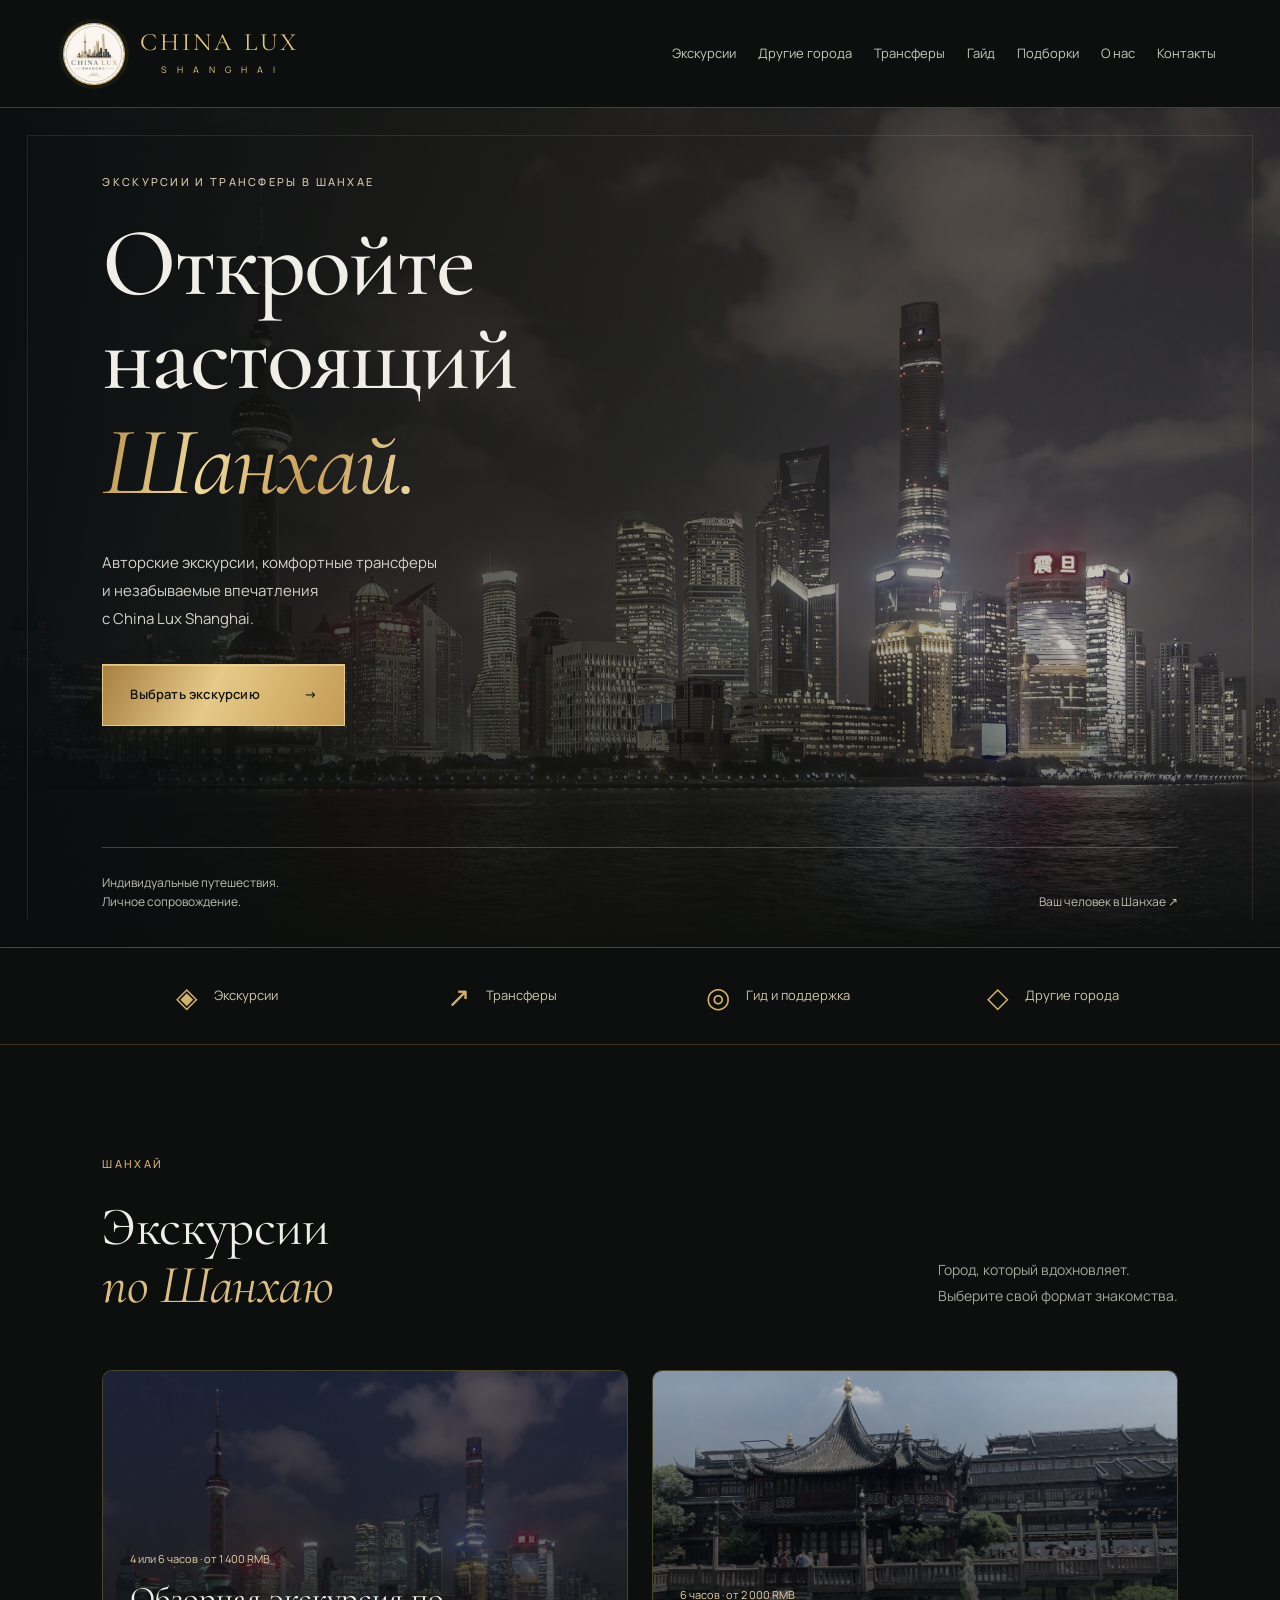
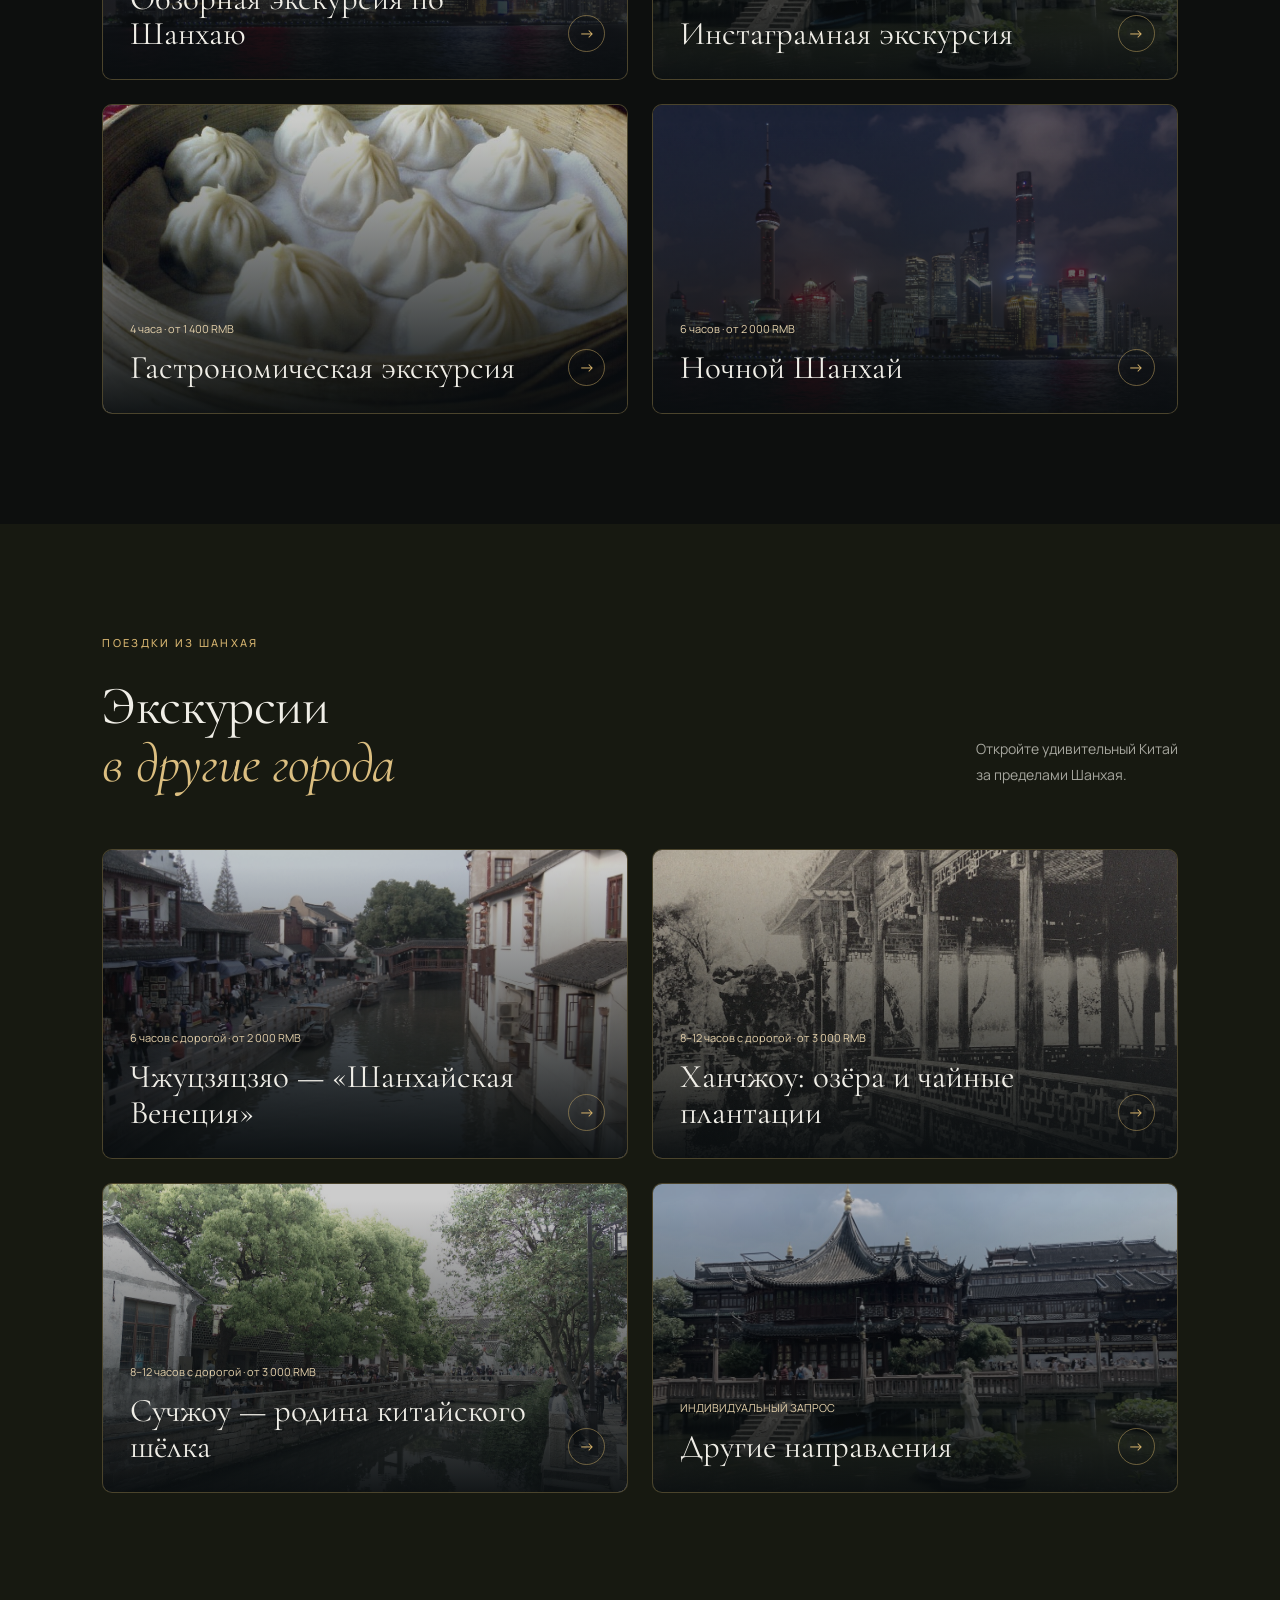
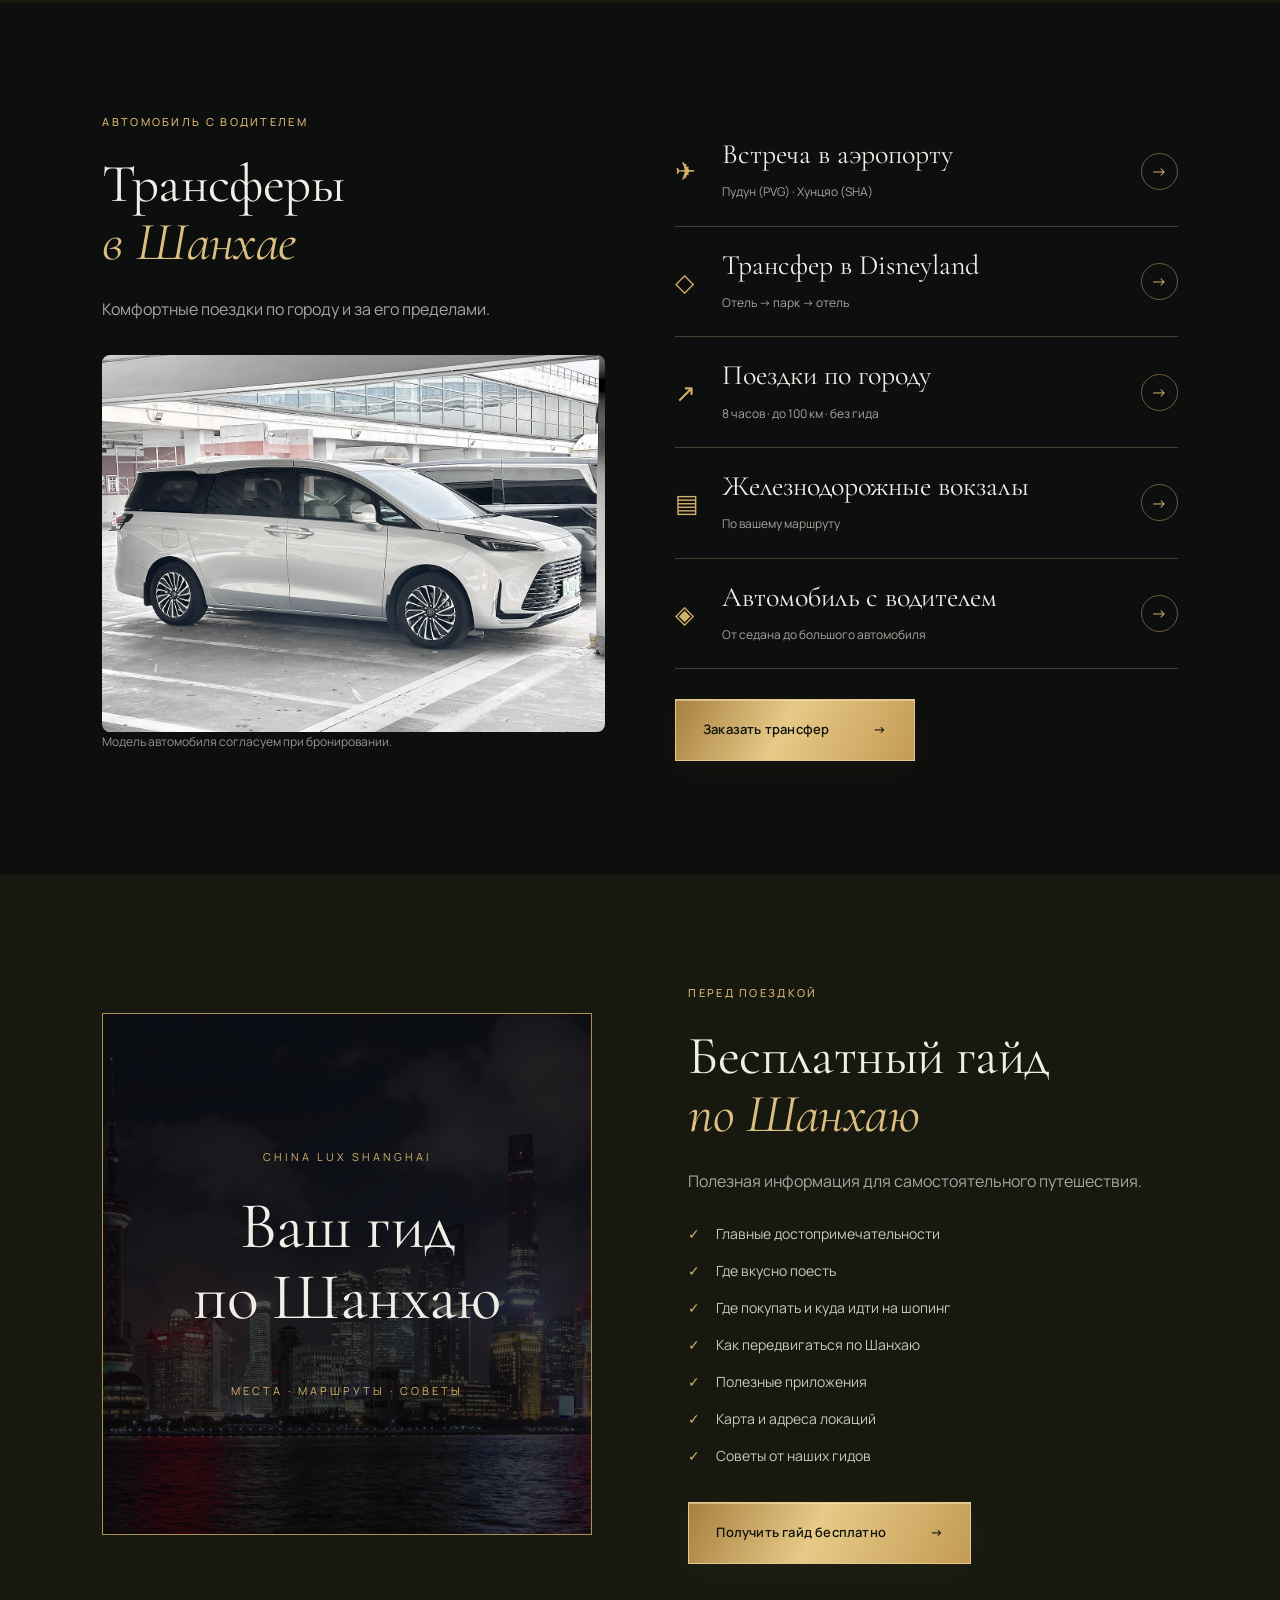
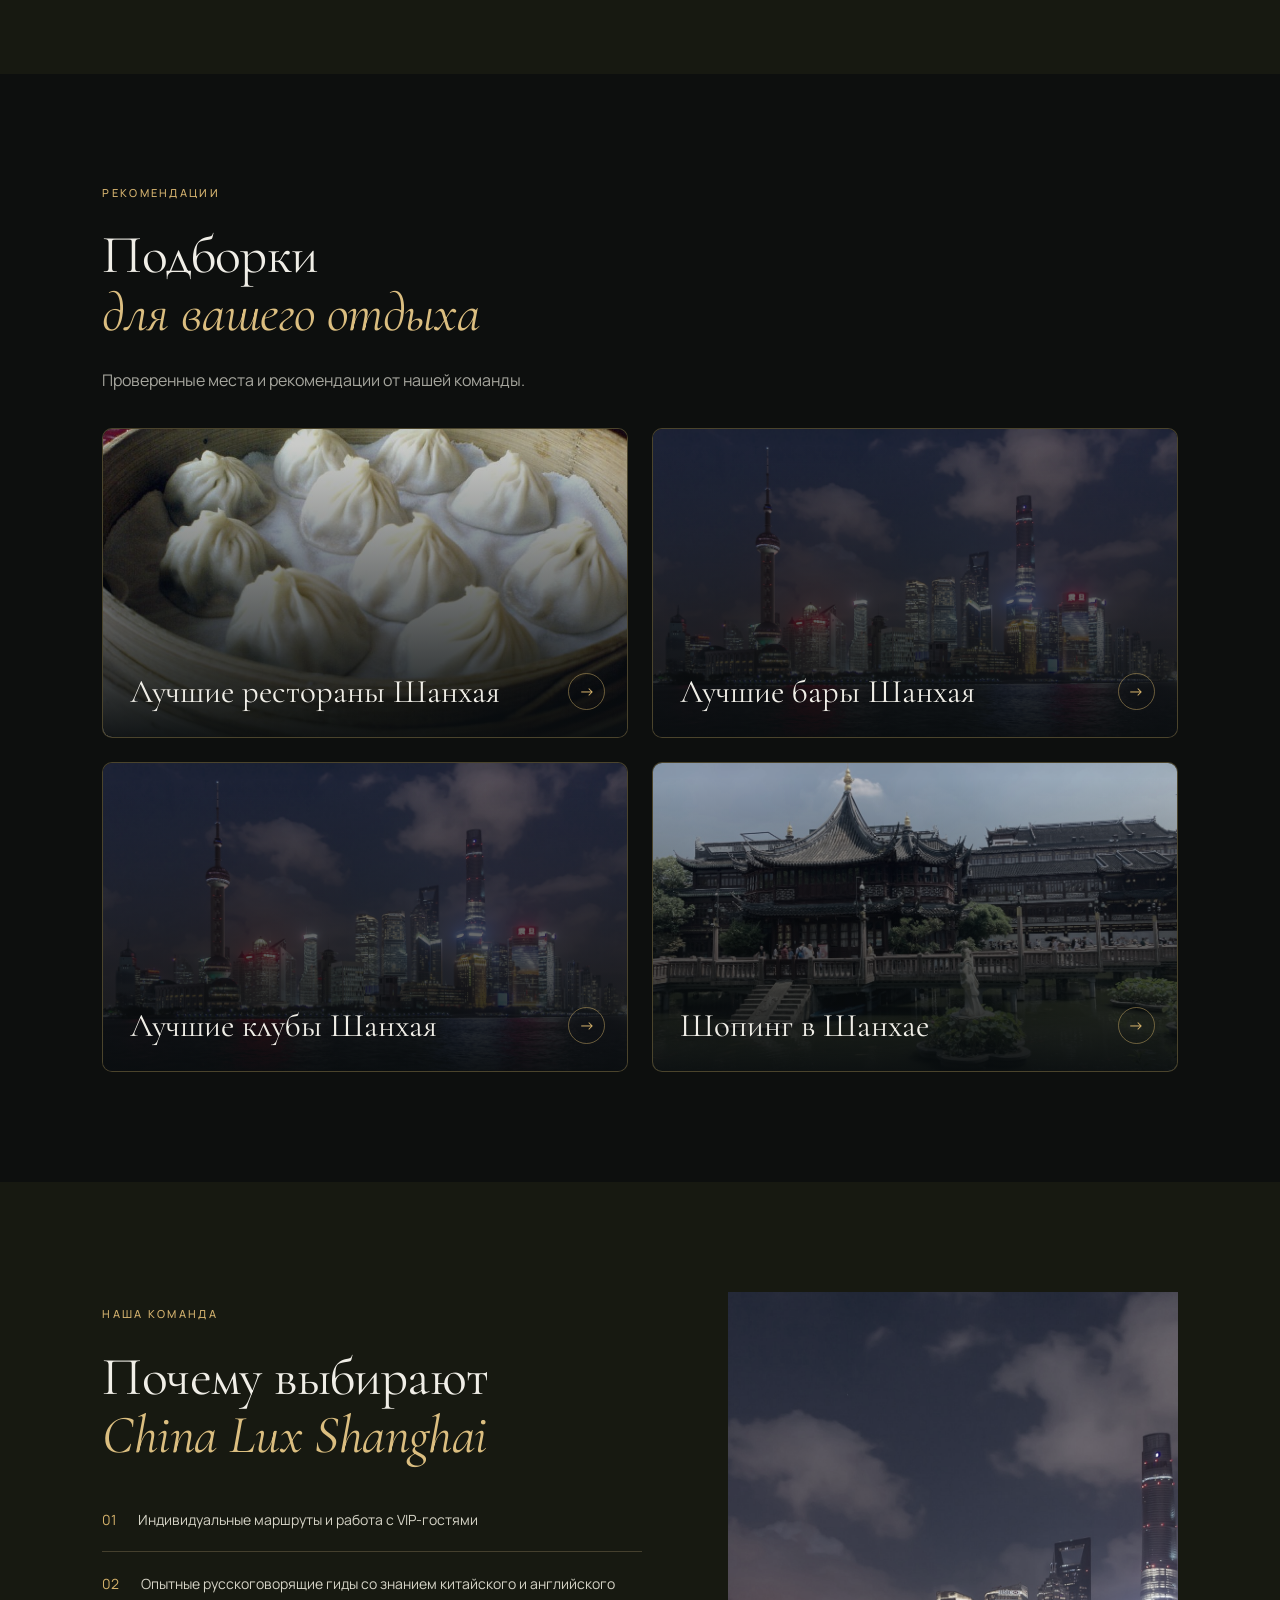
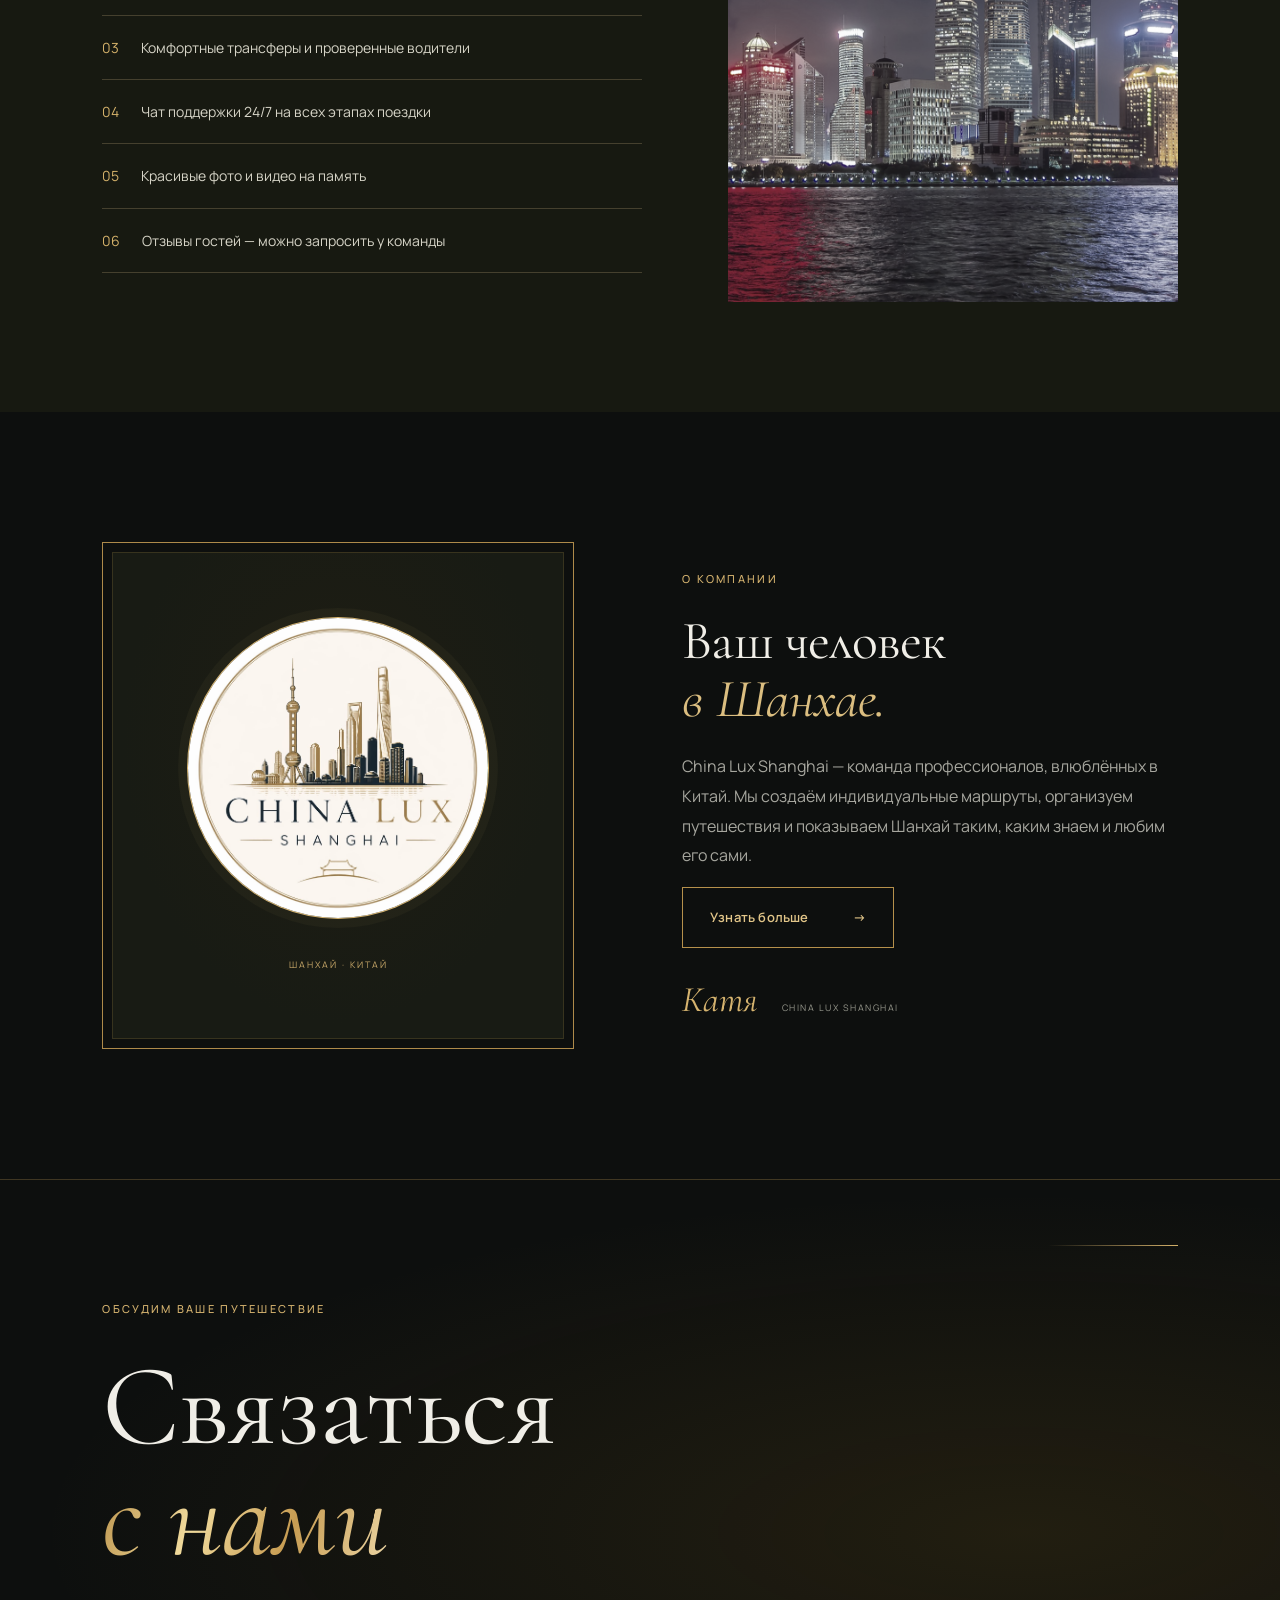
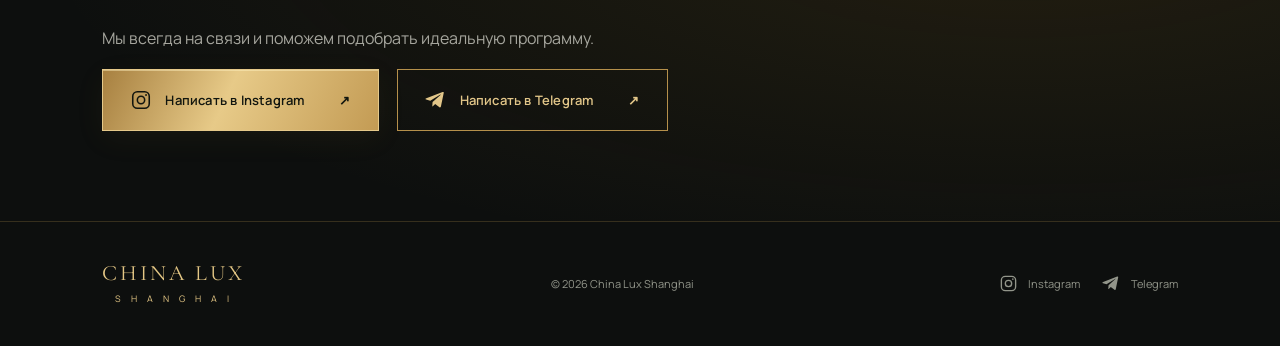
==== commit 822b38ac: "Make Instagram primary contact and add social icons" ====
--- a/index.html
+++ b/index.html
@@ -1,4 +1,4 @@
 <!doctype html>
-<html lang="ru"><head><meta charset="utf-8"><meta name="viewport" content="width=device-width,initial-scale=1"><meta name="theme-color" content="#101110"><title>China Lux Shanghai — частные путешествия</title><meta name="description" content="Индивидуальные экскурсии по Шанхаю, путешествия по Китаю и персональное сопровождение с Катей. China Lux Shanghai."><link rel="icon" href="assets/china-lux-logo.jpg"><link rel="stylesheet" href="style.css?v=20261006-clean"></head><body>
-<header class="site-header"><a class="brand" href="#/" aria-label="China Lux Shanghai — главная"><img src="assets/china-lux-logo.jpg" alt="Логотип China Lux Shanghai" width="58" height="58"><span>CHINA LUX<small>S H A N G H A I</small></span></a><nav id="main-nav" aria-label="Основная навигация"><a href="#/tours">Экскурсии</a><a href="#/cities">Другие города</a><a href="#/transfers">Трансферы</a><a href="#/guide">Гайд</a><a href="#/selections">Подборки</a><a href="#/about">О нас</a><a href="#/contact">Контакты</a></nav><a class="header-contact" href="https://t.me/shanghai_russ" target="_blank" rel="noopener">Обсудить поездку <span>↗</span></a><button class="menu-toggle" aria-label="Открыть меню" aria-expanded="false" aria-controls="main-nav"><span></span><span></span></button></header>
-<main id="site"></main><noscript><p>Для просмотра каталога включите JavaScript. Связаться с нами: <a href="https://t.me/shanghai_russ">Telegram</a>.</p></noscript><section id="admin" hidden></section><footer><a class="brand" href="#/"><span>CHINA LUX<small>S H A N G H A I</small></span></a><span>© 2026 China Lux Shanghai</span><div><a href="https://t.me/shanghai_russ" target="_blank" rel="noopener">Связаться с нами ↗</a></div></footer><dialog id="modal" aria-label="Информация о путешествии"><button class="close" aria-label="Закрыть">×</button><div id="modal-content"></div></dialog><div id="toast" role="status"></div><script src="catalog.js?v=20261006-clean"></script><script src="app.js?v=20261006-clean"></script></body></html>
+<html lang="ru"><head><meta charset="utf-8"><meta name="viewport" content="width=device-width,initial-scale=1"><meta name="theme-color" content="#101110"><title>China Lux Shanghai — частные путешествия</title><meta name="description" content="Индивидуальные экскурсии по Шанхаю, путешествия по Китаю и персональное сопровождение с Катей. China Lux Shanghai."><link rel="icon" href="assets/china-lux-logo.jpg"><link rel="stylesheet" href="style.css?v=20261006-social"></head><body>
+<header class="site-header"><a class="brand" href="#/" aria-label="China Lux Shanghai — главная"><img src="assets/china-lux-logo.jpg" alt="Логотип China Lux Shanghai" width="58" height="58"><span>CHINA LUX<small>S H A N G H A I</small></span></a><nav id="main-nav" aria-label="Основная навигация"><a href="#/tours">Экскурсии</a><a href="#/cities">Другие города</a><a href="#/transfers">Трансферы</a><a href="#/guide">Гайд</a><a href="#/selections">Подборки</a><a href="#/about">О нас</a><a href="#/contact">Контакты</a></nav><a class="header-contact social-inline" href="https://www.instagram.com/chinaluxsh/" target="_blank" rel="noopener"><svg class="social-icon" viewBox="0 0 24 24" fill="none" stroke="currentColor" stroke-width="1.7" aria-hidden="true"><rect x="3" y="3" width="18" height="18" rx="5"/><circle cx="12" cy="12" r="4"/><circle cx="17.5" cy="6.5" r="1" fill="currentColor" stroke="none"/></svg>Написать в Instagram <span>↗</span></a><button class="menu-toggle" aria-label="Открыть меню" aria-expanded="false" aria-controls="main-nav"><span></span><span></span></button></header>
+<main id="site"></main><noscript><p>Для просмотра каталога включите JavaScript. Связаться с нами: <a href="https://t.me/shanghai_russ">Telegram</a>.</p></noscript><section id="admin" hidden></section><footer><a class="brand" href="#/"><span>CHINA LUX<small>S H A N G H A I</small></span></a><span>© 2026 China Lux Shanghai</span><div class="footer-socials"><a class="social-inline" href="https://www.instagram.com/chinaluxsh/" target="_blank" rel="noopener"><svg class="social-icon" viewBox="0 0 24 24" fill="none" stroke="currentColor" stroke-width="1.7" aria-hidden="true"><rect x="3" y="3" width="18" height="18" rx="5"/><circle cx="12" cy="12" r="4"/><circle cx="17.5" cy="6.5" r="1" fill="currentColor" stroke="none"/></svg>Instagram</a><a class="social-inline" href="https://t.me/shanghai_russ" target="_blank" rel="noopener"><svg class="social-icon" viewBox="0 0 24 24" fill="currentColor" aria-hidden="true"><path d="M21.4 3.4 18 20c-.2 1-1 1.2-1.8.7l-5.1-3.8-2.5 2.4c-.3.3-.5.5-1 .5l.4-5.2 9.5-8.6c.4-.4-.1-.6-.6-.3L5.2 13.1.3 11.6c-1.1-.3-1.1-1.1.2-1.6L20 2.5c.9-.3 1.6.2 1.4.9Z" transform="translate(1 1) scale(.91)"/></svg>Telegram</a></div></footer><dialog id="modal" aria-label="Информация о путешествии"><button class="close" aria-label="Закрыть">×</button><div id="modal-content"></div></dialog><div id="toast" role="status"></div><script src="catalog.js?v=20261006-social"></script><script src="app.js?v=20261006-social"></script></body></html>
--- a/style.css
+++ b/style.css
@@ -22,3 +22,5 @@
 .page-heading h1{font:400 clamp(46px,5.5vw,82px)/1.05 var(--serif);letter-spacing:-1px;margin:0 0 25px}.page-heading p{max-width:760px}.inner-page{min-height:75vh;padding-top:45px}.narrow{max-width:1050px}.back-link{display:inline-block;color:var(--gold);font-size:13px;margin-bottom:38px}.page-heading{margin-bottom:40px}.quick-nav{display:grid;grid-template-columns:repeat(4,1fr);padding:25px 8%;gap:25px;border-bottom:1px solid #8e733b55}.quick-nav a{display:flex;align-items:center;justify-content:center;gap:16px;font-size:13px;color:#d1c6ae}.quick-nav a>span{color:var(--gold);font-size:28px}.catalog-grid{display:grid;grid-template-columns:repeat(2,minmax(0,1fr));gap:24px;margin-top:32px}.catalog-card{position:relative;display:block;overflow:hidden;min-height:310px;border:1px solid #a58a505c;border-radius:10px;background:#191c17}.catalog-card>img{position:absolute;inset:0;width:100%;height:100%;object-fit:cover;filter:saturate(.55) brightness(.8);transition:transform .6s}.catalog-card:hover>img{transform:scale(1.04)}.card-shade{position:absolute;inset:0;background:linear-gradient(0deg,#090d0ff2,transparent 95%)}.card-text{position:absolute;bottom:27px;left:27px;right:75px}.card-text h3{font:400 33px/1.08 var(--serif);margin:10px 0 0}.card-text small{font-size:11px;color:#e2cfaa}.card-arrow{display:grid;place-items:center;min-width:37px;height:37px;border:1px solid #c5a86580;border-radius:50%;color:var(--gold)}.catalog-card>.card-arrow{position:absolute;right:22px;bottom:27px}.home-cities,.guide-section,.why-section{background:#171911;max-width:none}.transfer-section{display:grid;grid-template-columns:1fr 1fr;gap:70px;align-items:center}.transfer-photo{width:100%;max-height:380px;object-fit:cover;border-radius:8px;filter:saturate(.45);margin-top:30px}.transfer-link{display:flex;align-items:center;gap:22px;padding:22px 0;border-bottom:1px solid var(--line)}.transfer-link h3{font:28px/1.15 var(--serif);margin:0 0 7px}.transfer-link small{font-size:12px;color:var(--muted)}.transfer-link .card-arrow{margin-left:auto}.transfer-icon{color:var(--gold);font-size:25px;min-width:25px}.transfer-section .button{margin-top:30px}.guide-section{display:grid;grid-template-columns:1fr 1fr;gap:9%;align-items:center}.guide-art{position:relative;min-height:520px;border:1px solid #af914e;overflow:hidden}.guide-art>img{position:absolute;inset:0;height:100%;width:100%;object-fit:cover;filter:brightness(.3) saturate(.5)}.guide-art>div{position:relative;min-height:520px;display:flex;flex-direction:column;align-items:center;justify-content:center;text-align:center;padding:30px;gap:25px}.guide-art small,.guide-art span{font-size:11px;letter-spacing:3px;color:var(--gold)}.guide-art h2{font-size:66px}.check-list{padding:0;list-style:none;margin:25px 0 35px}.check-list li{font-size:14px;margin:14px 0;padding-left:28px;position:relative;color:#c9c8bc}.check-list li:before{content:'✓';position:absolute;left:0;color:var(--gold)}.why-section{display:grid;grid-template-columns:1.2fr 1fr;gap:8%;align-items:center}.why-section>img{width:100%;height:610px;object-fit:cover;filter:saturate(.35)}.benefits{padding:0;list-style:none}.benefits li{display:flex;gap:22px;padding:20px 0;border-bottom:1px solid var(--line);font-size:14px;color:#d6d4c7}.benefits li>span{color:var(--gold)}.contact-actions{display:flex;gap:30px;align-items:center}.detail-layout{display:grid;grid-template-columns:1.15fr 1fr;gap:55px;align-items:start}.detail-cover{width:100%;height:420px;object-fit:cover;border-radius:9px;filter:saturate(.6)}.detail-intro{padding-top:35px}.detail-intro .page-heading h1{font-size:53px}.facts{display:grid;grid-template-columns:1fr 1fr;gap:16px;color:#c2b18d;font-size:13px;margin:25px 0}.booking-panel{background:#191c16;border:1px solid #6d5b35;padding:30px;position:sticky;top:25px}.price-list{margin:20px 0 28px}.price-list>div{display:flex;justify-content:space-between;align-items:baseline;gap:22px;padding:18px 0;border-bottom:1px solid #4d4533}.price-list span{font-size:14px;color:#c9c9bc}.price-list strong{font-size:18px;color:#e5c47e;font-weight:500;white-space:nowrap}.booking-panel .button{width:100%}.booking-note{display:block;font-size:11px;color:var(--muted);margin-top:18px}.variant-grid{display:grid;grid-template-columns:1fr 1fr;gap:12px}.variant{padding:17px;background:#b69b4720;border:1px solid #a68a4b;display:grid;gap:8px}.variant>span{font:32px var(--serif)}.variant strong{color:var(--gold);font-weight:500}.variant small{font-size:10px;color:#aaa994}.program{margin:45px 0 25px;border-top:1px solid #817044;border-bottom:1px solid #817044;padding:25px 0;scroll-margin-top:25px}.program summary{font:32px var(--serif);cursor:pointer;list-style:none;display:flex;justify-content:space-between;gap:20px}.program summary span{color:var(--gold)}.program[open] summary{margin-bottom:30px}.prose{max-width:850px}.prose p{font-size:16px;line-height:1.9}.prose h3{font:32px/1.2 var(--serif);color:#d6b97c;margin:30px 0 15px}.private-note{padding:28px;background:#b89b4410;border-left:2px solid var(--gold);margin:30px 0}.private-note h3{font:30px var(--serif);margin-bottom:12px}.private-note p{margin:0;font-size:14px}.rates-grid{display:grid;grid-template-columns:repeat(3,1fr);gap:22px}.rate-card{border:1px solid #806a3c;padding:25px;background:#1b1e16}.rate-card h3{font:30px var(--serif);margin-bottom:14px}.rate-card .price-list strong{font-size:16px}.rate-card .price-list span{font-size:12px}.rate-card .button{font-size:12px;padding:15px;gap:10px}.request-actions{display:flex;gap:15px;flex-wrap:wrap;margin:20px 0}#request-text{min-height:190px}.admin-shell textarea[name=route]{min-height:220px}@media(max-width:1000px){.rates-grid{grid-template-columns:1fr}.rate-card{max-width:none}.detail-layout{gap:30px}.detail-intro .page-heading h1{font-size:43px}.transfer-section{gap:35px}.booking-panel{padding:22px}.catalog-card{min-height:280px}.card-text h3{font-size:29px}.guide-art h2{font-size:50px}}@media(max-width:700px){.quick-nav{padding:20px 6%;gap:10px}.quick-nav a{flex-direction:column;gap:6px;font-size:9px;text-align:center}.quick-nav a>span{font-size:25px}.catalog-grid{grid-template-columns:1fr;gap:15px;margin-top:26px}.catalog-card{min-height:220px;border-radius:9px}.card-text{left:20px;bottom:22px;right:65px}.card-text h3{font-size:28px}.catalog-card>.card-arrow{right:17px;bottom:22px}.card-text small{font-size:10px}.transfer-section,.guide-section,.why-section,.detail-layout{grid-template-columns:1fr;gap:32px}.transfer-photo{height:280px}.transfer-section .button{width:100%;margin-top:30px}.transfer-link{padding:21px 0;gap:16px}.transfer-link h3{font-size:26px}.guide-art,.guide-art>div{min-height:390px}.guide-art h2{font-size:55px}.why-section>img{height:370px}.contact-actions{flex-direction:column;align-items:stretch}.contact-actions .text-link{align-self:start}.inner-page{padding-top:30px}.page-heading h1{font-size:45px}.page-heading{margin-bottom:30px}.detail-cover{height:290px}.detail-intro{padding-top:26px}.detail-intro .page-heading h1{font-size:40px}.booking-panel{position:static;padding:23px}.facts{font-size:11px;gap:14px}.program summary{font-size:27px}.prose p{font-size:15px}.prose h3{font-size:28px}.price-list>div{gap:15px}.price-list strong{font-size:17px}.price-list span{font-size:13px}.variant-grid{gap:10px}.variant{padding:15px 12px}.variant strong{font-size:15px}.private-note{padding:23px}.rate-card{padding:23px}.back-link{margin-bottom:30px}}
 @media(min-width:701px){.hero{min-height:840px}.hero-copy{padding-top:65px}nav{gap:22px;font-size:13px}}
 @media(min-width:701px) and (max-width:1300px){.header-contact{display:none}}
+.social-icon{width:22px;height:22px;flex:0 0 22px;display:block}.social-button{gap:13px;justify-content:flex-start;min-height:58px}.social-button .social-arrow{margin-left:22px}.social-inline{display:inline-flex;align-items:center;gap:10px}.header-contact.social-inline .social-icon{width:18px;height:18px;flex-basis:18px}.footer-socials .social-icon{width:19px;height:19px;flex-basis:19px}.contact-actions{gap:18px}.social-button.outline:hover{border-color:#dfbf7e;background:#d4b16a12}@media(max-width:700px){.social-button{width:100%;justify-content:flex-start}.social-button .social-arrow{margin-left:auto}.footer-socials{gap:25px}}@media(min-width:701px) and (max-width:1300px){.header-contact.social-inline{display:none}}
+@media(max-width:1300px){.header-contact.social-inline{display:none}}
